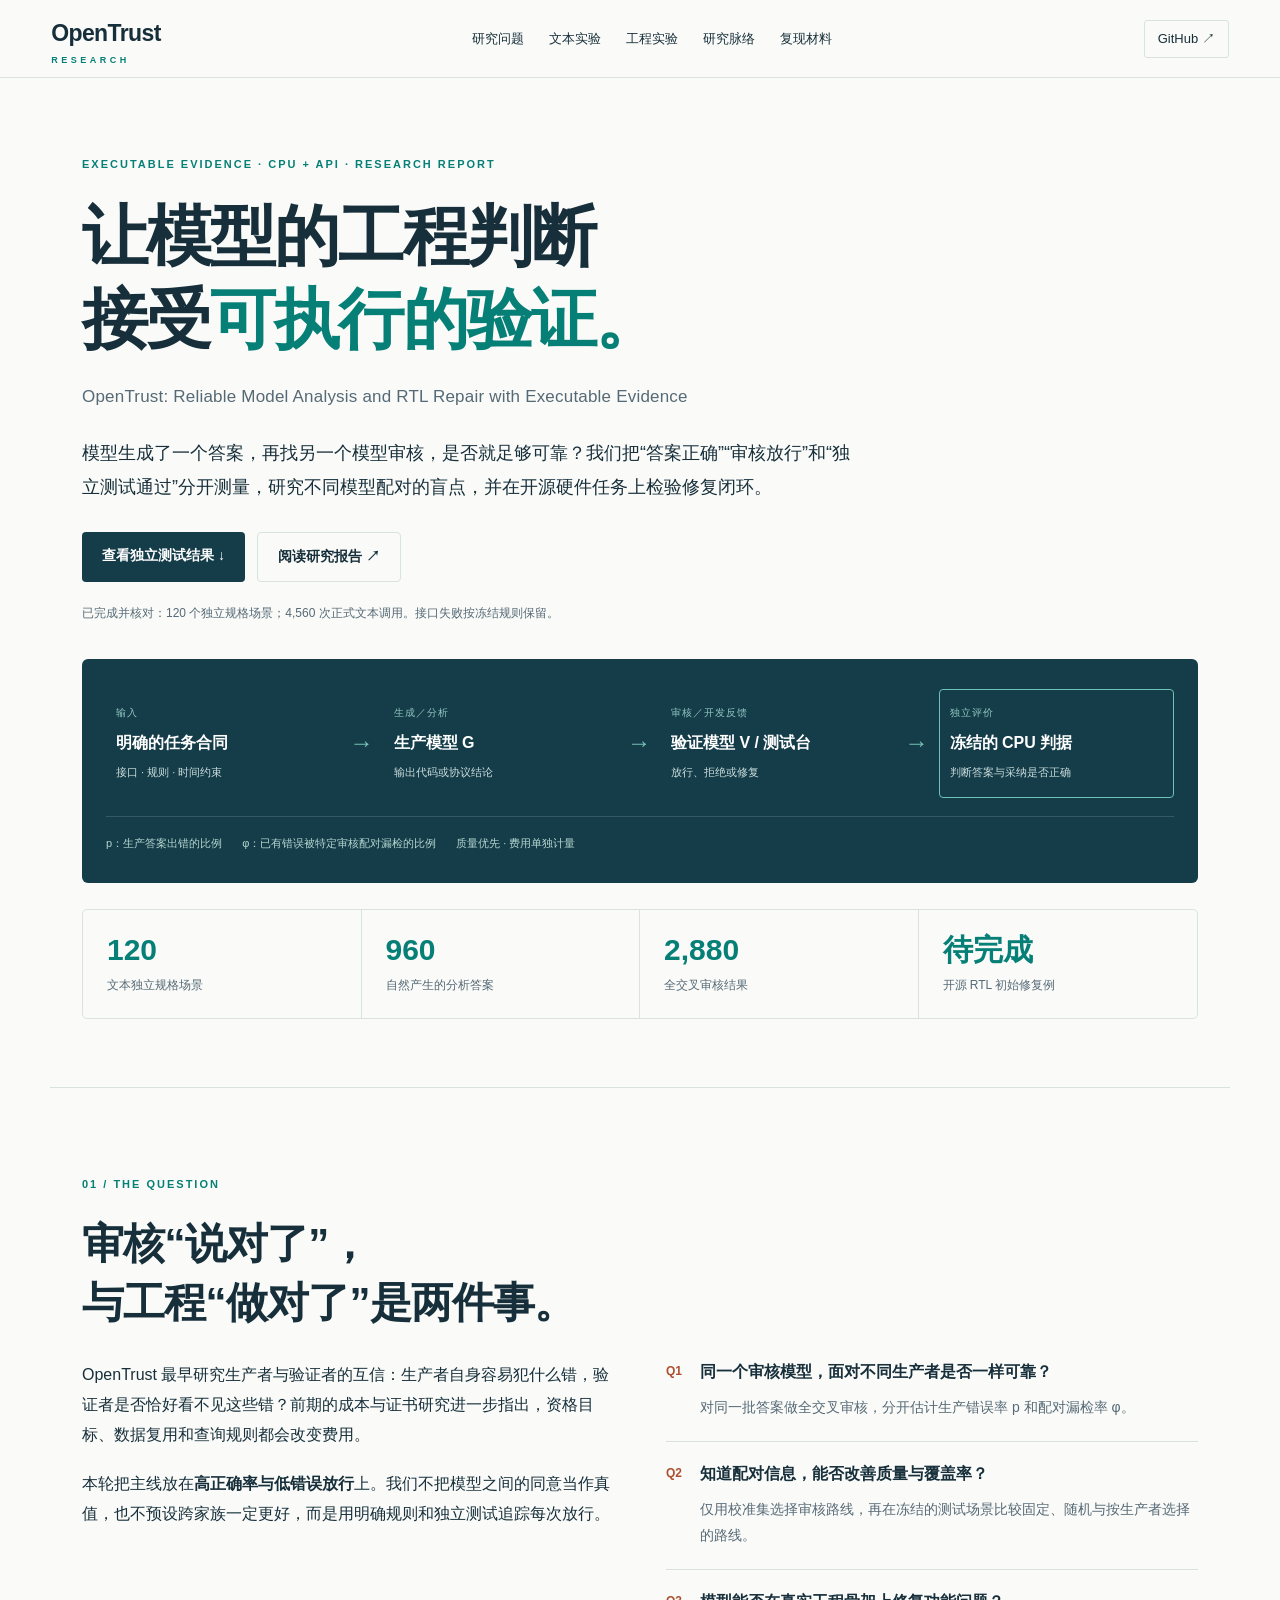
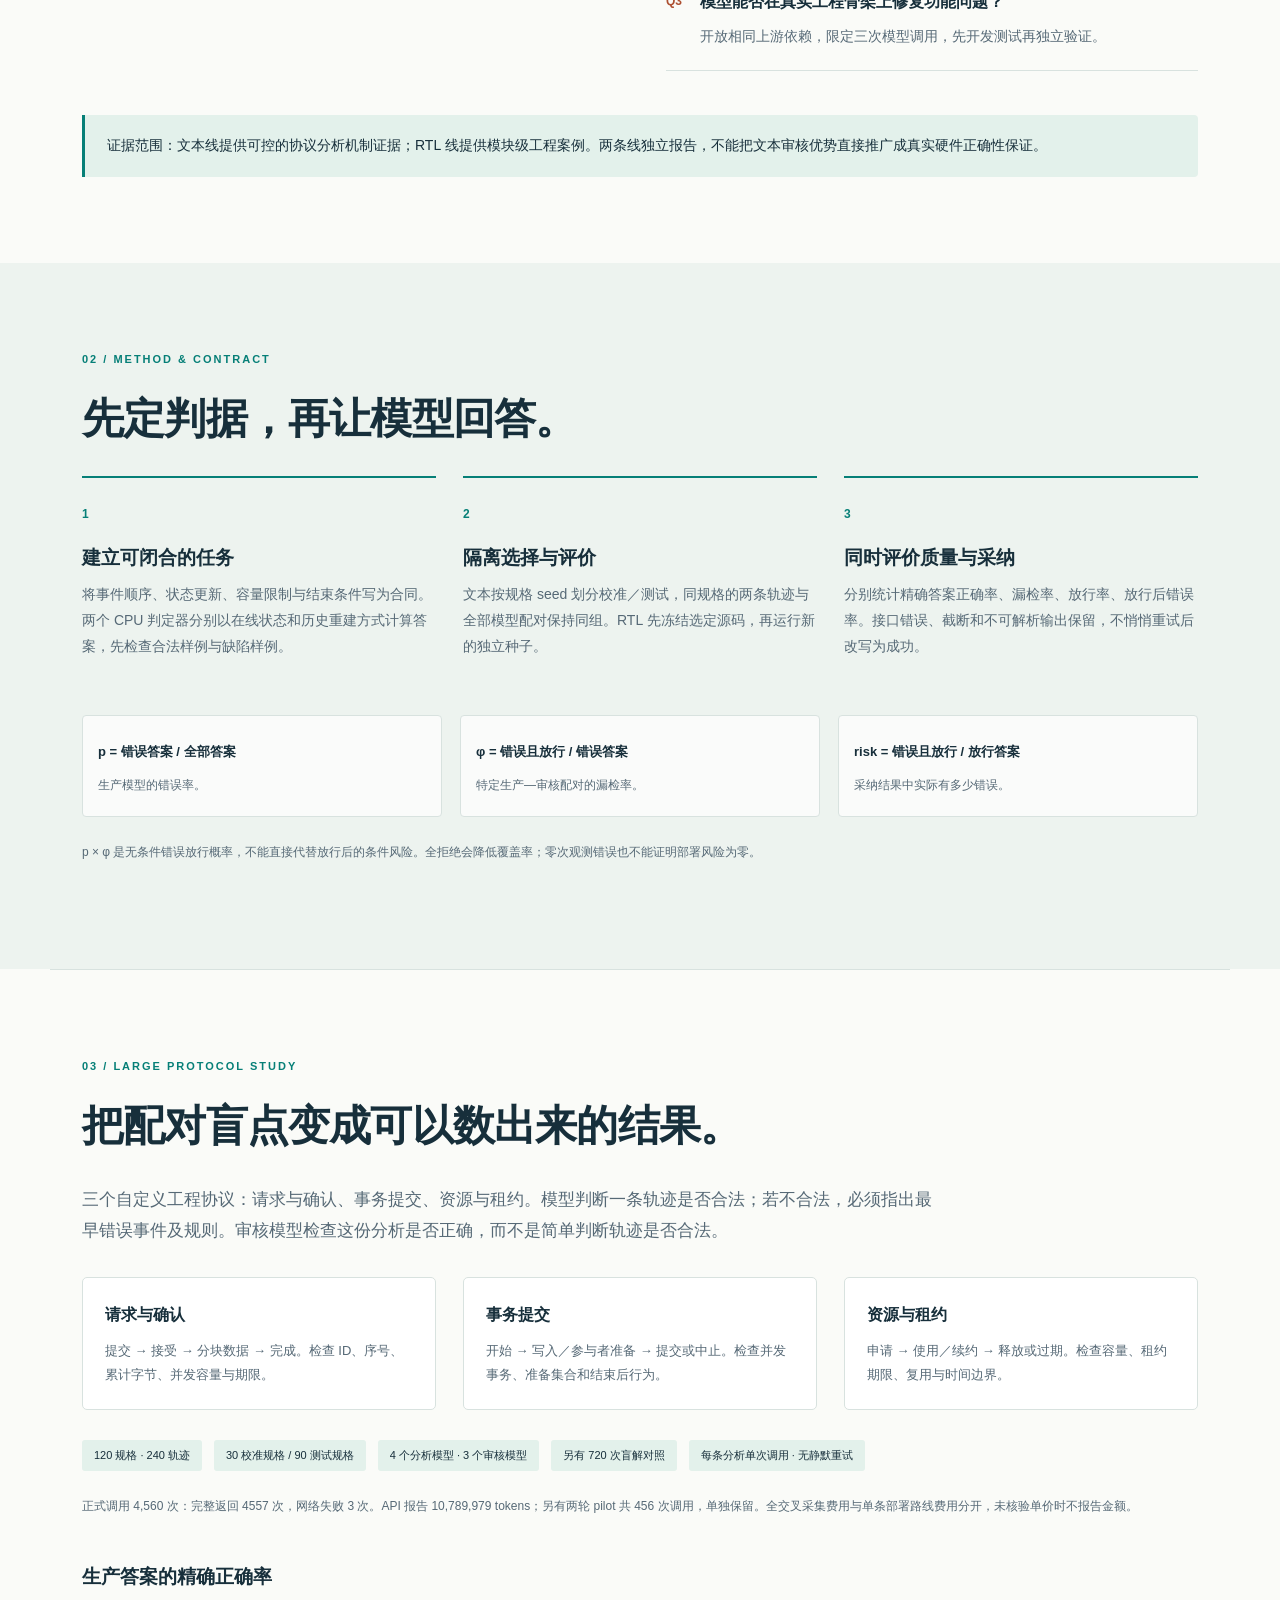
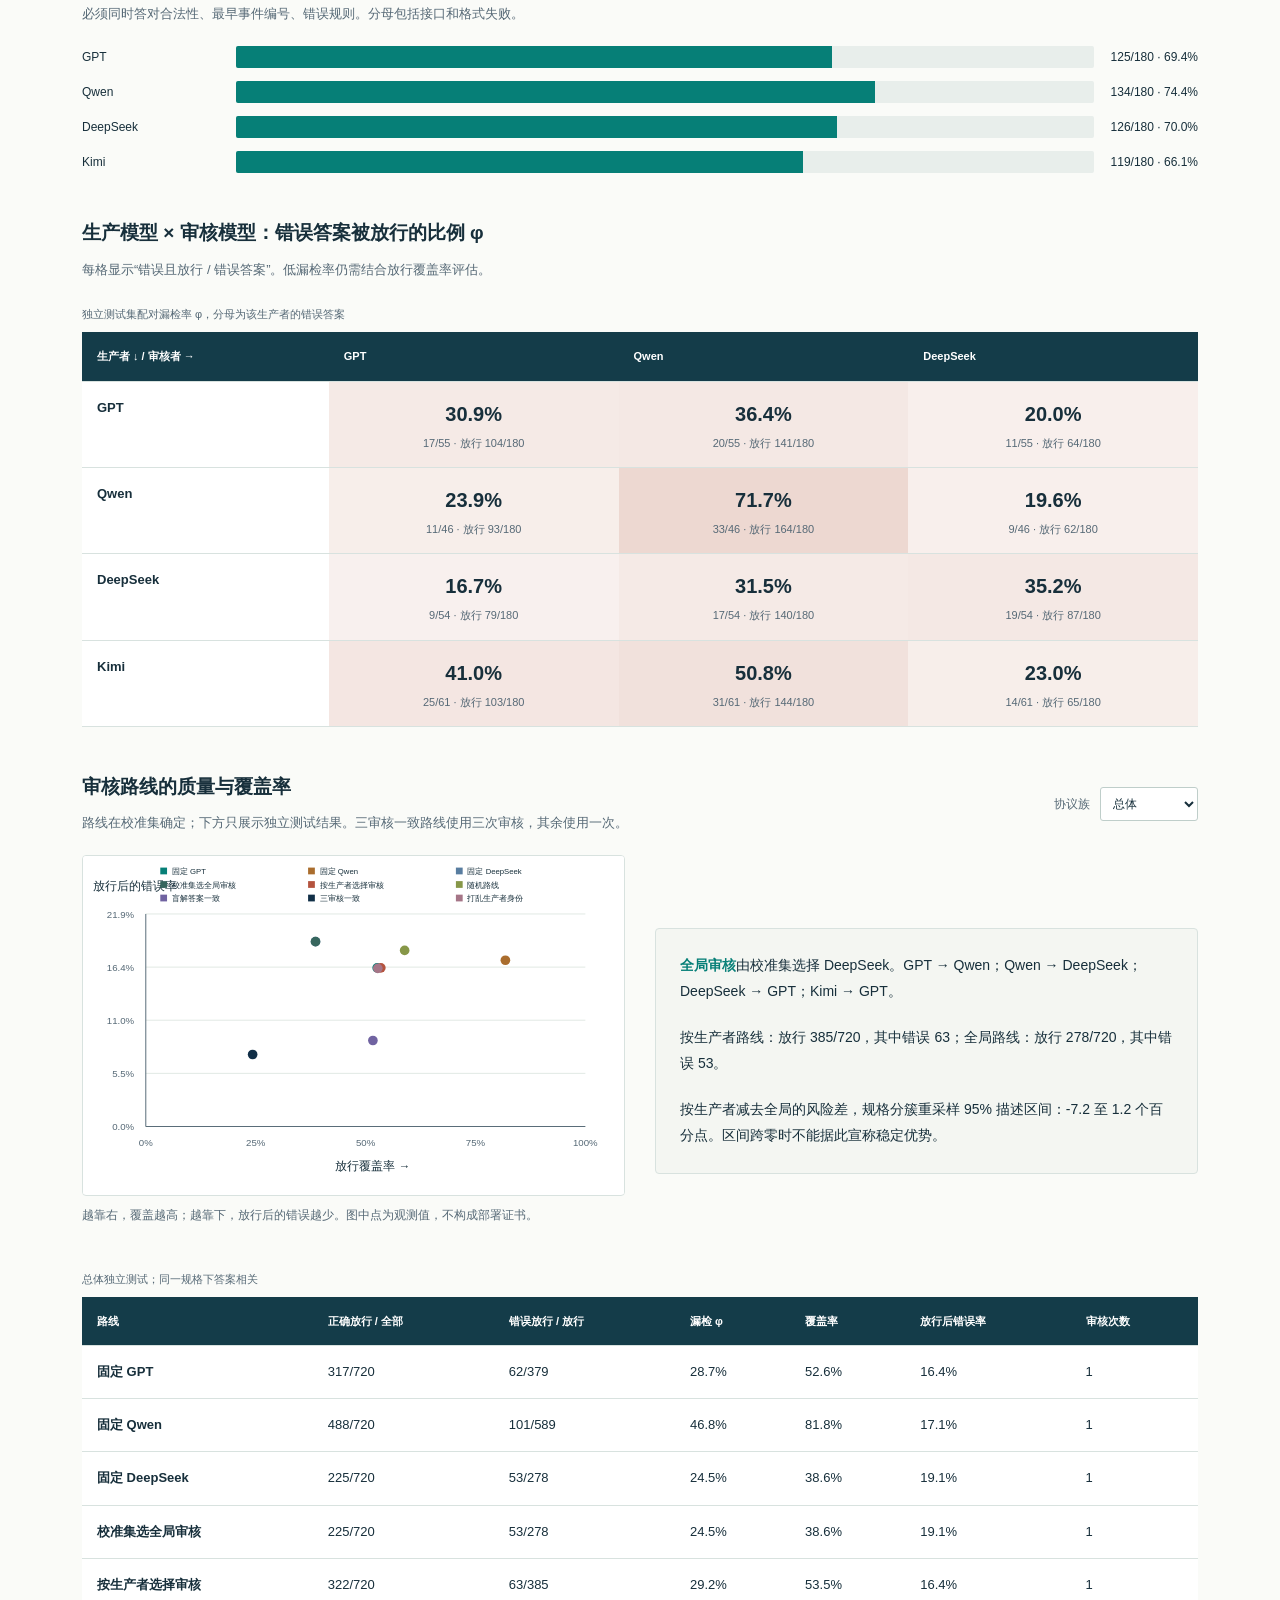
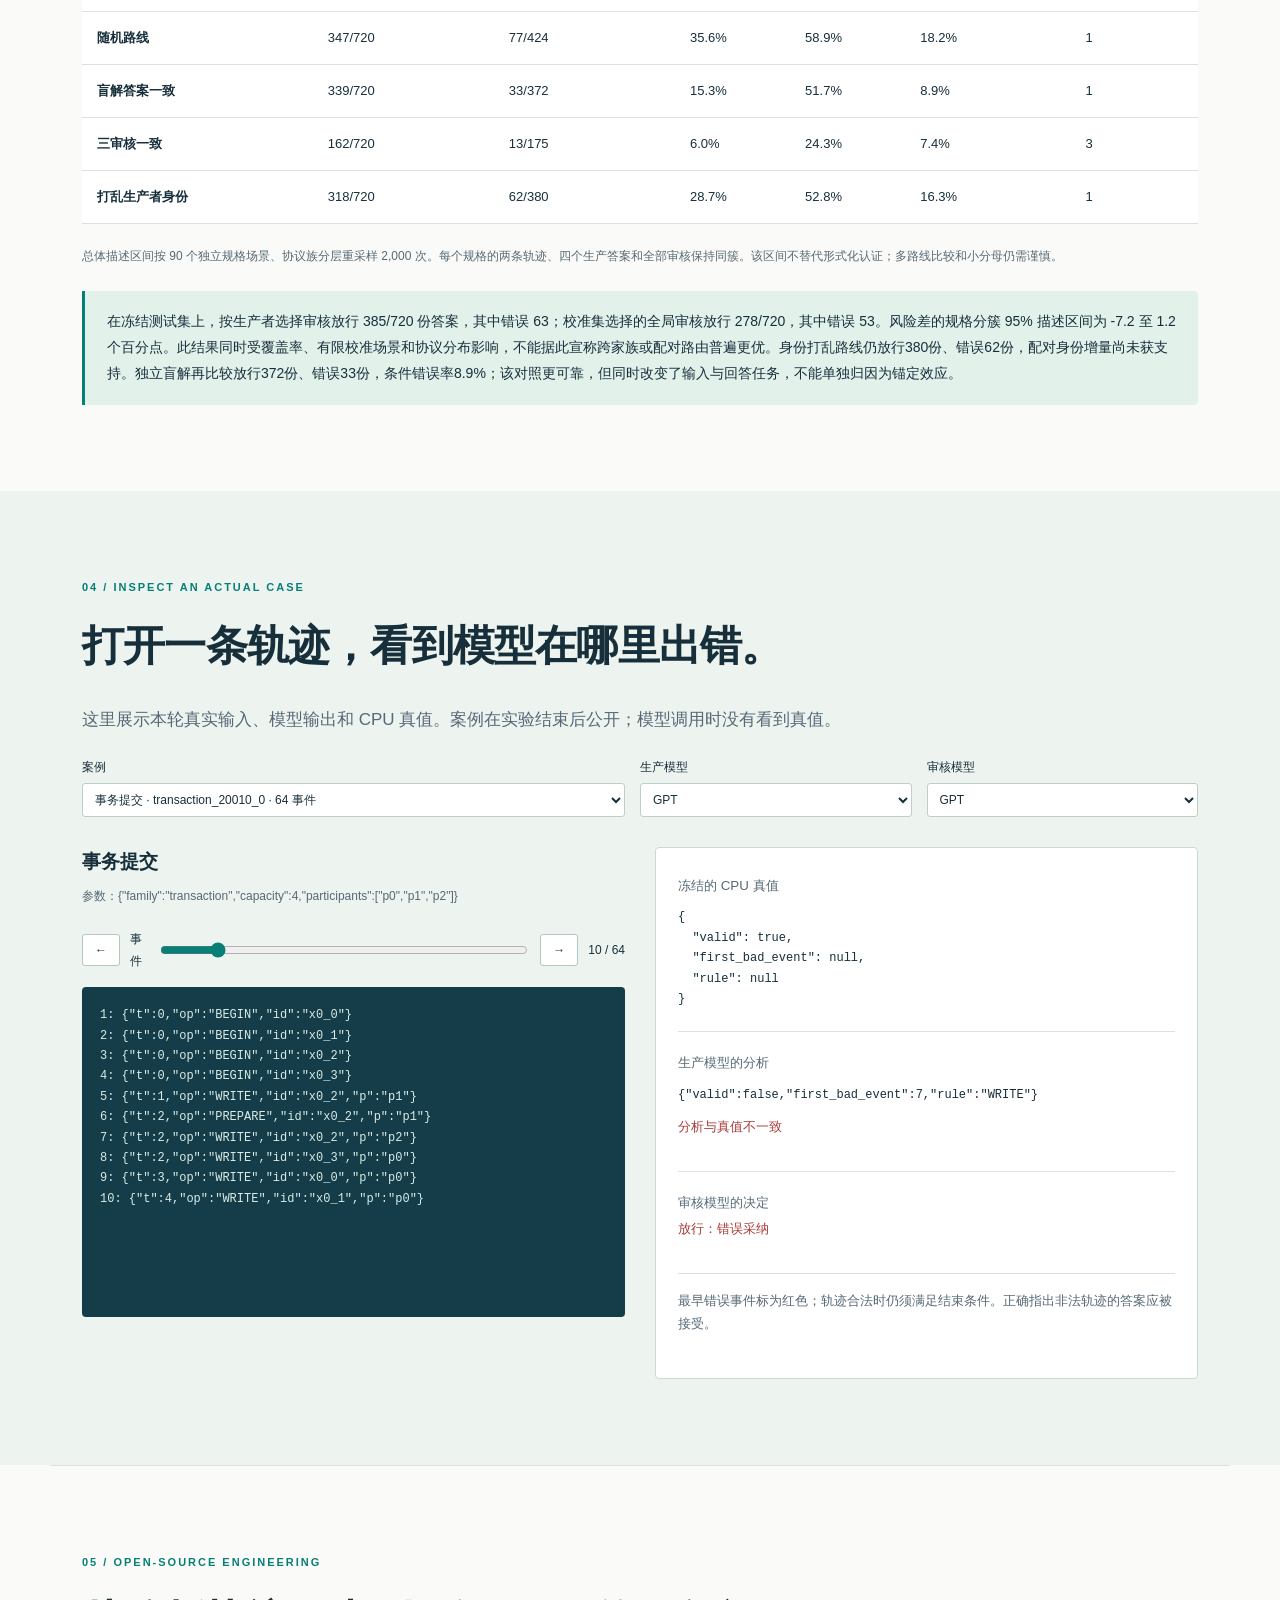
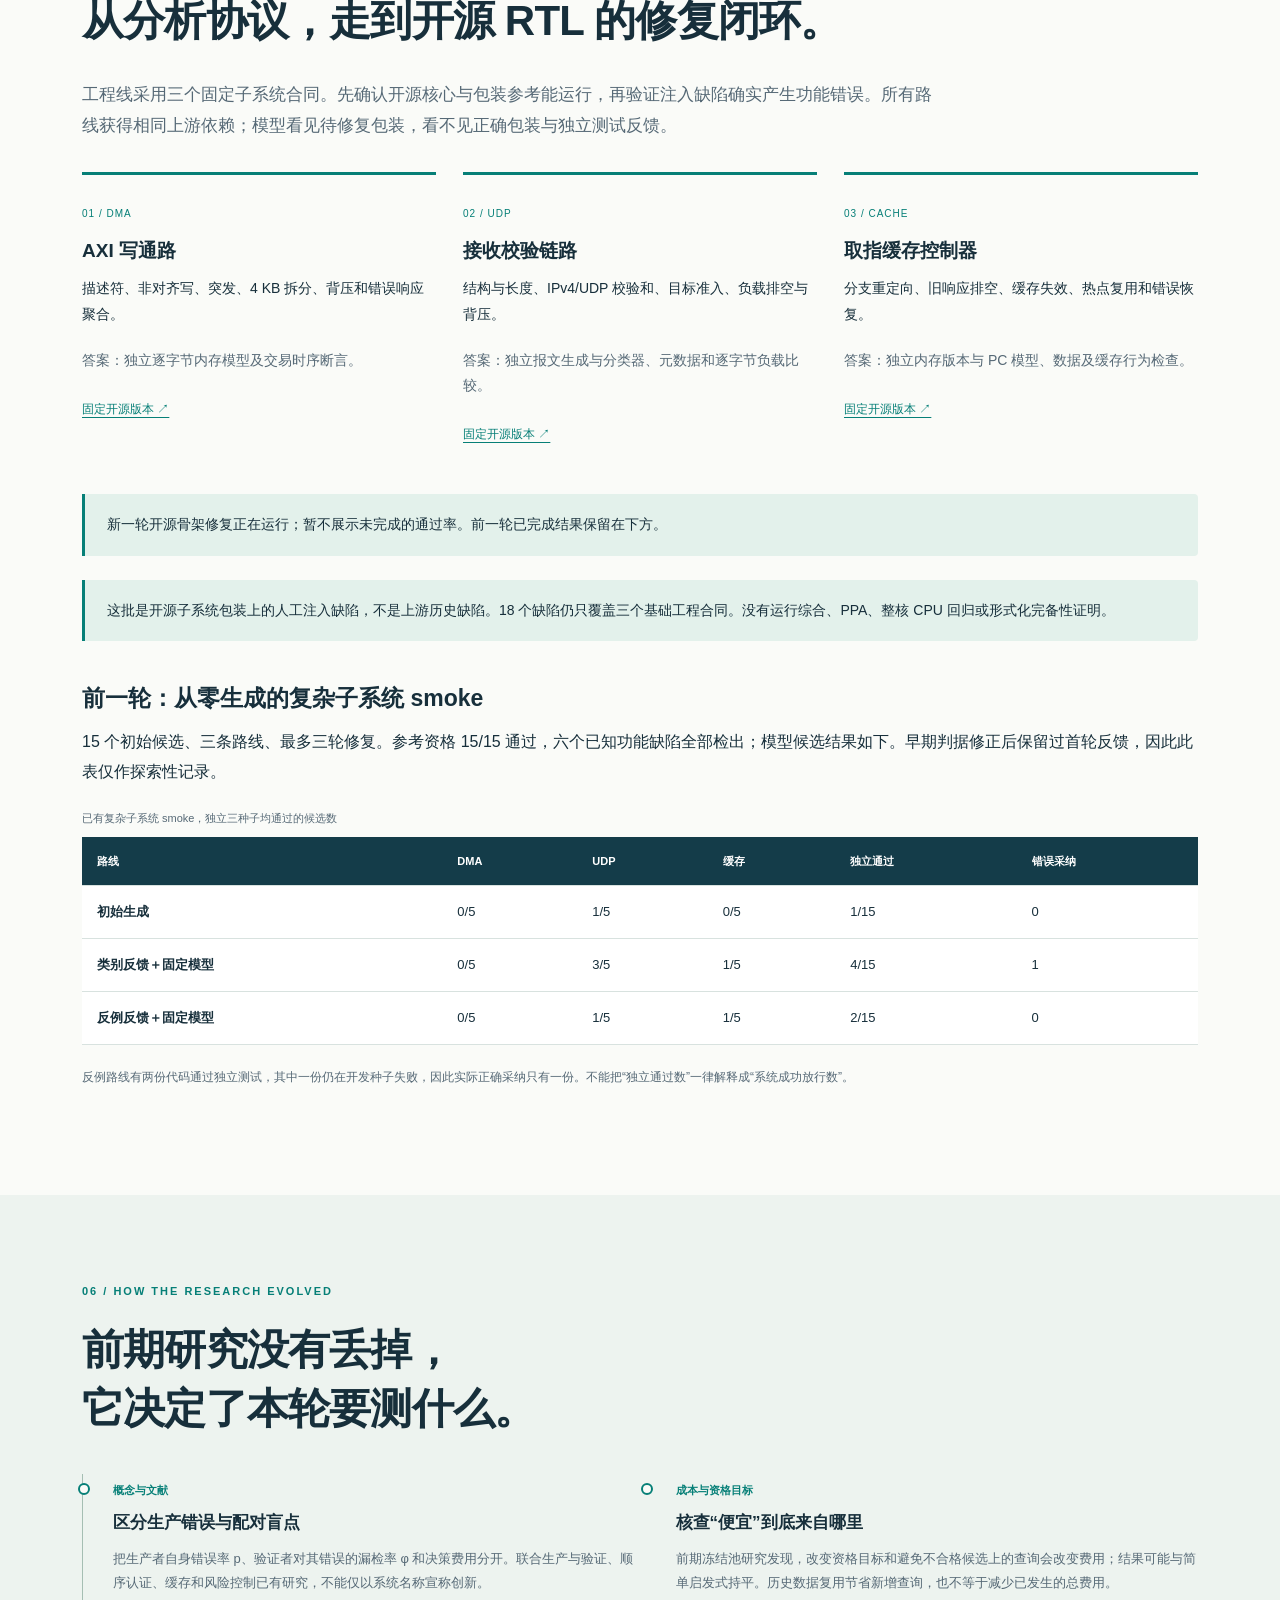
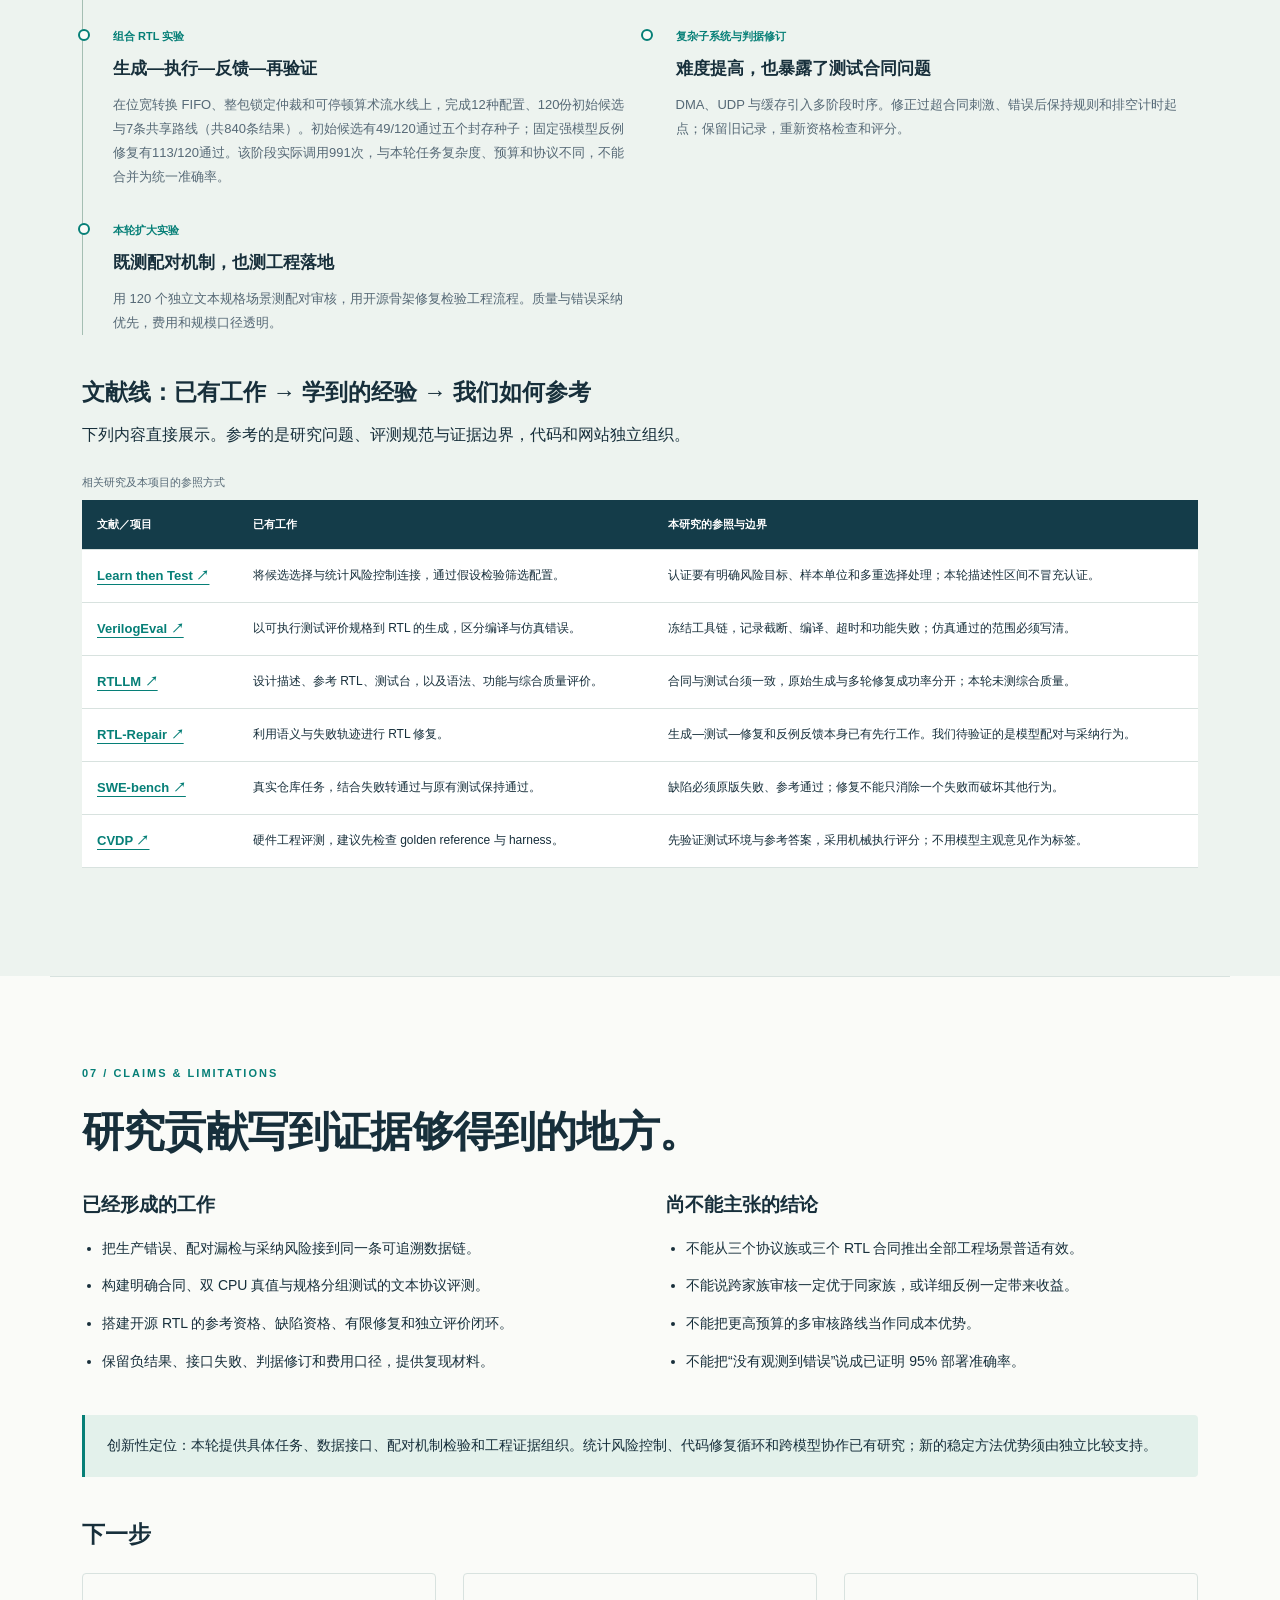
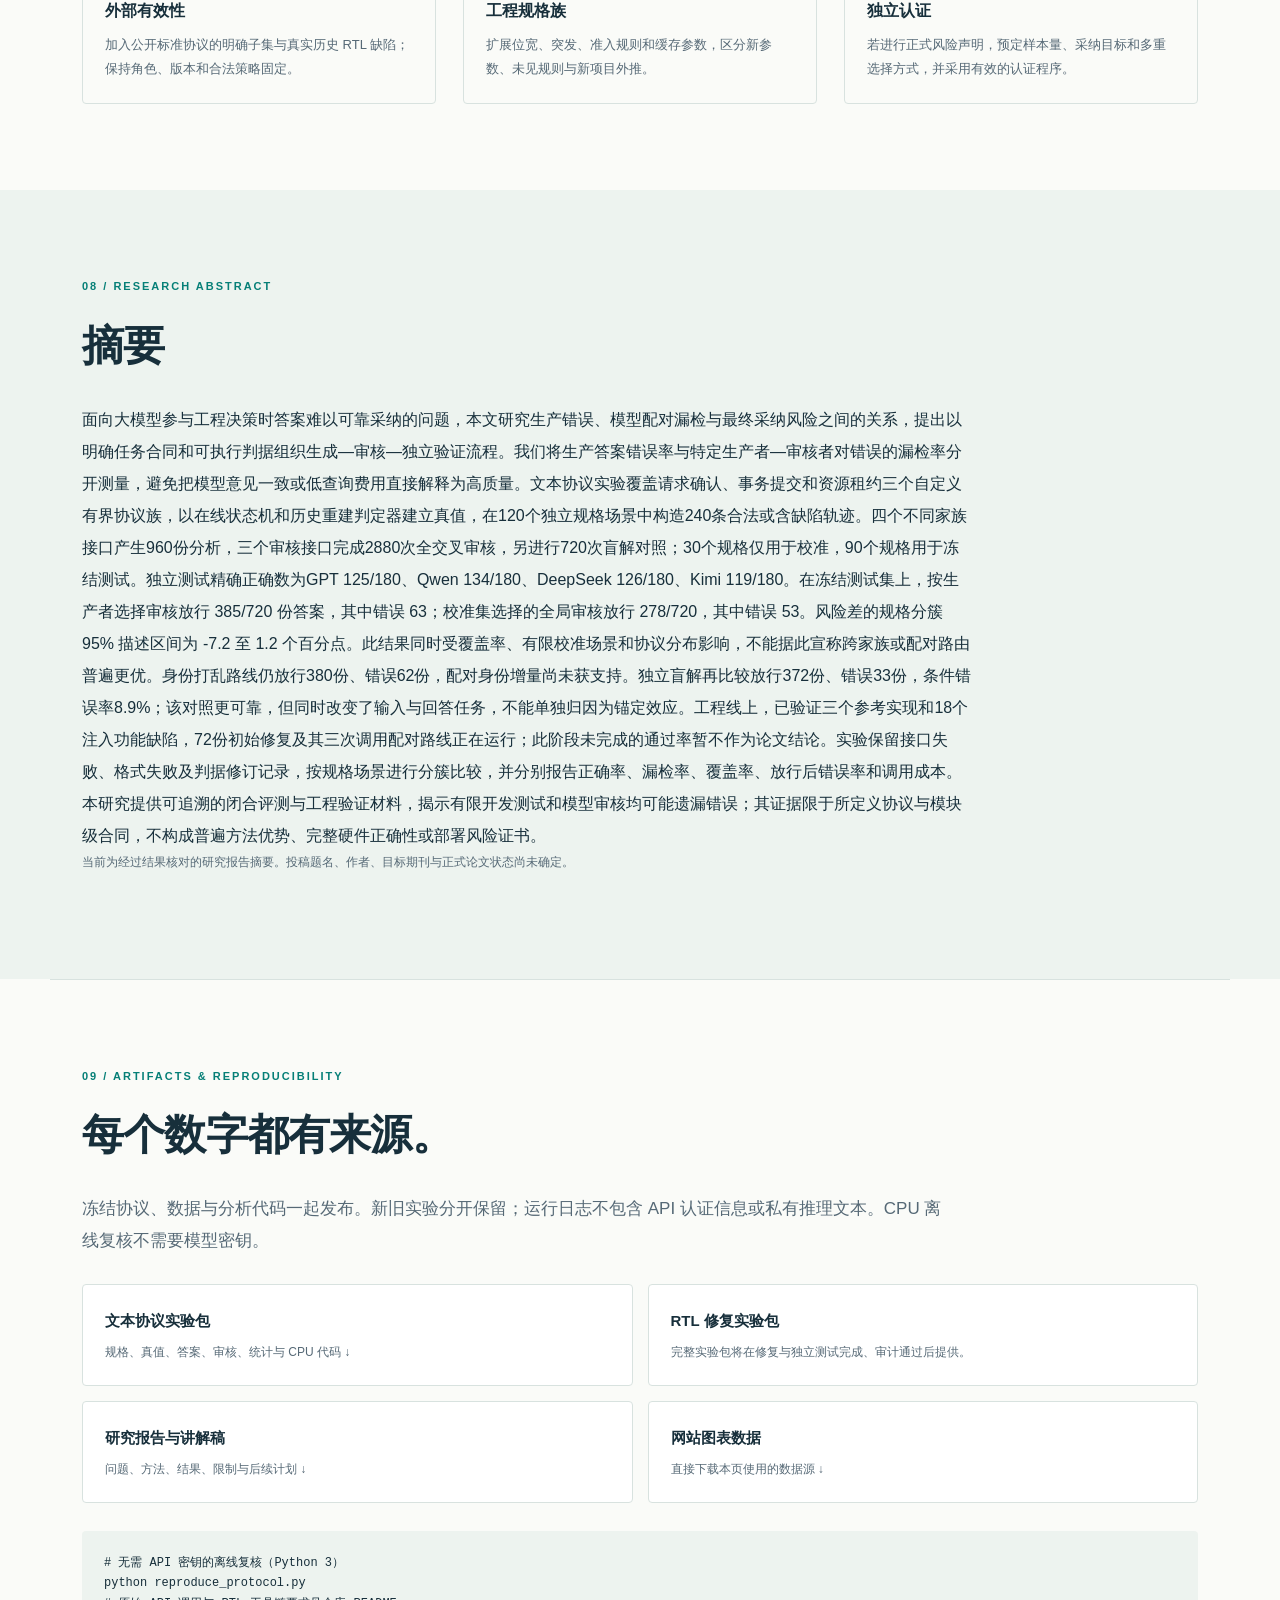
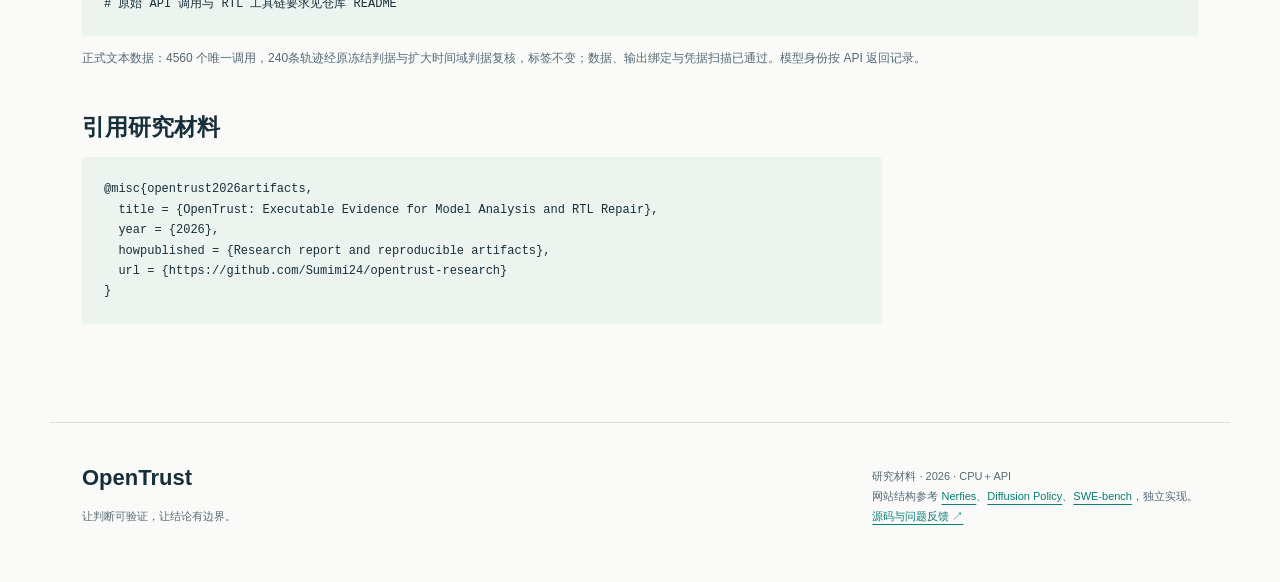
==== docs/index.html @ 2e6ad4f3 "Publish audited protocol study and research website; label ongoing RTL study" ====
<!doctype html>
<html lang="zh-CN">
<head><meta charset="utf-8"><meta name="viewport" content="width=device-width,initial-scale=1"><meta name="description" content="OpenTrust 研究：以可执行判据评价大模型分析、审核与开源 RTL 修复，展示独立测试、配对盲点和可复现证据。"><title>OpenTrust · 让模型的工程判断接受验证</title><link rel="stylesheet" href="styles.css"></head>
<body>
<a class="skip" href="#main">跳到正文</a>
<header><a class="brand" href="#">OpenTrust<span>RESEARCH</span></a><nav aria-label="主导航"><a href="#question">研究问题</a><a href="#results">文本实验</a><a href="#engineering">工程实验</a><a href="#prework">研究脉络</a><a href="#artifacts">复现材料</a></nav><a class="repo" href="https://github.com/Sumimi24/opentrust-research">GitHub ↗</a></header>
<main id="main">
<section class="hero wrap"><p class="eyebrow">EXECUTABLE EVIDENCE · CPU + API · RESEARCH REPORT</p><h1>让模型的工程判断<br>接受<span>可执行的验证。</span></h1><p class="hero-en">OpenTrust: Reliable Model Analysis and RTL Repair with Executable Evidence</p><p class="lead">模型生成了一个答案，再找另一个模型审核，是否就足够可靠？我们把“答案正确”“审核放行”和“独立测试通过”分开测量，研究不同模型配对的盲点，并在开源硬件任务上检验修复闭环。</p><div class="actions"><a class="button" href="#results">查看独立测试结果 ↓</a><a class="button light" href="assets/research-report.txt" download>阅读研究报告 ↗</a></div><p class="status" id="study-status">实验数据加载中。页面数字由已完成的审计结果生成。</p>
<div class="hero-diagram" role="img" aria-label="模型分析、模型审核与独立 CPU 判据分离的评测流程"><div class="flow-top"><div><small>输入</small><b>明确的任务合同</b><span>接口 · 规则 · 时间约束</span></div><i>→</i><div><small>生成／分析</small><b>生产模型 G</b><span>输出代码或协议结论</span></div><i>→</i><div><small>审核／开发反馈</small><b>验证模型 V / 测试台</b><span>放行、拒绝或修复</span></div><i>→</i><div class="flow-truth"><small>独立评价</small><b>冻结的 CPU 判据</b><span>判断答案与采纳是否正确</span></div></div><div class="flow-bottom"><span>p：生产答案出错的比例</span><span>φ：已有错误被特定审核配对漏检的比例</span><span>质量优先 · 费用单独计量</span></div></div>
<div class="stat-grid" id="headline-stats" aria-live="polite"></div></section>

<section id="question" class="wrap section"><div class="section-title"><p class="eyebrow">01 / THE QUESTION</p><h2>审核“说对了”，<br>与工程“做对了”是两件事。</h2></div><div class="two-col"><div><p>OpenTrust 最早研究生产者与验证者的互信：生产者自身容易犯什么错，验证者是否恰好看不见这些错？前期的成本与证书研究进一步指出，资格目标、数据复用和查询规则都会改变费用。</p><p>本轮把主线放在<strong>高正确率与低错误放行</strong>上。我们不把模型之间的同意当作真值，也不预设跨家族一定更好，而是用明确规则和独立测试追踪每次放行。</p></div><div class="question-list"><article><b>Q1</b><div><h3>同一个审核模型，面对不同生产者是否一样可靠？</h3><p>对同一批答案做全交叉审核，分开估计生产错误率 p 和配对漏检率 φ。</p></div></article><article><b>Q2</b><div><h3>知道配对信息，能否改善质量与覆盖率？</h3><p>仅用校准集选择审核路线，再在冻结的测试场景比较固定、随机与按生产者选择的路线。</p></div></article><article><b>Q3</b><div><h3>模型能否在真实工程骨架上修复功能问题？</h3><p>开放相同上游依赖，限定三次模型调用，先开发测试再独立验证。</p></div></article></div></div><div class="note">证据范围：文本线提供可控的协议分析机制证据；RTL 线提供模块级工程案例。两条线独立报告，不能把文本审核优势直接推广成真实硬件正确性保证。</div></section>

<section id="method" class="band"><div class="wrap section"><p class="eyebrow">02 / METHOD &amp; CONTRACT</p><h2>先定判据，再让模型回答。</h2><div class="method-grid"><article><span class="number">1</span><h3>建立可闭合的任务</h3><p>将事件顺序、状态更新、容量限制与结束条件写为合同。两个 CPU 判定器分别以在线状态和历史重建方式计算答案，先检查合法样例与缺陷样例。</p></article><article><span class="number">2</span><h3>隔离选择与评价</h3><p>文本按规格 seed 划分校准／测试，同规格的两条轨迹与全部模型配对保持同组。RTL 先冻结选定源码，再运行新的独立种子。</p></article><article><span class="number">3</span><h3>同时评价质量与采纳</h3><p>分别统计精确答案正确率、漏检率、放行率、放行后错误率。接口错误、截断和不可解析输出保留，不悄悄重试后改写为成功。</p></article></div><div class="formula-row"><div><code>p = 错误答案 / 全部答案</code><p>生产模型的错误率。</p></div><div><code>φ = 错误且放行 / 错误答案</code><p>特定生产—审核配对的漏检率。</p></div><div><code>risk = 错误且放行 / 放行答案</code><p>采纳结果中实际有多少错误。</p></div></div><p class="small">p × φ 是无条件错误放行概率，不能直接代替放行后的条件风险。全拒绝会降低覆盖率；零次观测错误也不能证明部署风险为零。</p></div></section>

<section id="results" class="wrap section"><p class="eyebrow">03 / LARGE PROTOCOL STUDY</p><h2>把配对盲点变成可以数出来的结果。</h2><p class="intro">三个自定义工程协议：请求与确认、事务提交、资源与租约。模型判断一条轨迹是否合法；若不合法，必须指出最早错误事件及规则。审核模型检查这份分析是否正确，而不是简单判断轨迹是否合法。</p><div class="protocol-cards"><article><b>请求与确认</b><p>提交 → 接受 → 分块数据 → 完成。检查 ID、序号、累计字节、并发容量与期限。</p></article><article><b>事务提交</b><p>开始 → 写入／参与者准备 → 提交或中止。检查并发事务、准备集合和结束后行为。</p></article><article><b>资源与租约</b><p>申请 → 使用／续约 → 释放或过期。检查容量、租约期限、复用与时间边界。</p></article></div><div class="experiment-meta" id="protocol-meta"></div>
<div id="calls-meta" class="small"></div><div class="result-head"><div><h3>生产答案的精确正确率</h3><p>必须同时答对合法性、最早事件编号、错误规则。分母包括接口和格式失败。</p></div></div><div id="producer-bars" class="bar-chart" aria-label="各生产模型精确正确率"></div>
<div class="result-head"><div><h3>生产模型 × 审核模型：错误答案被放行的比例 φ</h3><p>每格显示“错误且放行 / 错误答案”。低漏检率仍需结合放行覆盖率评估。</p></div></div><div class="table-scroll"><table id="pair-matrix"><caption>独立测试集配对漏检率</caption></table></div>
<div class="result-head"><div><h3>审核路线的质量与覆盖率</h3><p>路线在校准集确定；下方只展示独立测试结果。三审核一致路线使用三次审核，其余使用一次。</p></div><label class="filter">协议族<select id="family-filter"><option value="all">总体</option><option value="request">请求与确认</option><option value="transaction">事务提交</option><option value="lease">资源与租约</option></select></label></div><div class="two-col chart-grid"><div><svg id="risk-chart" viewBox="0 0 560 350" role="img" aria-label="放行覆盖率与放行后错误率散点图"></svg><p class="small">越靠右，覆盖越高；越靠下，放行后的错误越少。图中点为观测值，不构成部署证书。</p></div><div id="route-reading" class="reading"></div></div><div class="table-scroll"><table id="route-table"><caption>冻结测试集审核路线比较</caption></table></div><p class="small">总体描述区间按 90 个独立规格场景、协议族分层重采样 2,000 次。每个规格的两条轨迹、四个生产答案和全部审核保持同簇。该区间不替代形式化认证；多路线比较和小分母仍需谨慎。</p><div id="protocol-conclusion" class="note"></div></section>

<section id="demo" class="band"><div class="wrap section"><p class="eyebrow">04 / INSPECT AN ACTUAL CASE</p><h2>打开一条轨迹，看到模型在哪里出错。</h2><p class="intro">这里展示本轮真实输入、模型输出和 CPU 真值。案例在实验结束后公开；模型调用时没有看到真值。</p><div class="demo-controls"><label>案例<select id="case-picker"></select></label><label>生产模型<select id="producer-picker"></select></label><label>审核模型<select id="reviewer-picker"></select></label></div><div class="two-col demo-grid"><div><h3 id="case-title"></h3><p id="case-spec" class="small"></p><div class="trace-nav"><button id="previous-event" aria-label="前一条事件">←</button><label>事件 <input type="range" id="event-slider" min="1" max="1" value="1"></label><button id="next-event" aria-label="后一条事件">→</button><output id="event-count"></output></div><pre id="trace-events" tabindex="0"></pre></div><div class="case-answer"><div><small>冻结的 CPU 真值</small><pre id="case-truth"></pre></div><div><small>生产模型的分析</small><pre id="case-proposal"></pre><p id="case-accuracy"></p></div><div><small>审核模型的决定</small><p id="case-review"></p></div><p class="small">最早错误事件标为红色；轨迹合法时仍须满足结束条件。正确指出非法轨迹的答案应被接受。</p></div></div></div></section>

<section id="engineering" class="wrap section"><p class="eyebrow">05 / OPEN-SOURCE ENGINEERING</p><h2>从分析协议，走到开源 RTL 的修复闭环。</h2><p class="intro">工程线采用三个固定子系统合同。先确认开源核心与包装参考能运行，再验证注入缺陷确实产生功能错误。所有路线获得相同上游依赖；模型看见待修复包装，看不见正确包装与独立测试反馈。</p><div class="engineering-grid"><article><span>01 / DMA</span><h3>AXI 写通路</h3><p>描述符、非对齐写、突发、4 KB 拆分、背压和错误响应聚合。</p><p class="small">答案：独立逐字节内存模型及交易时序断言。</p><a href="https://github.com/alexforencich/verilog-axi/tree/516bd5dadc3365b7f9e225d2af8fe0b8d804fe53">固定开源版本 ↗</a></article><article><span>02 / UDP</span><h3>接收校验链路</h3><p>结构与长度、IPv4/UDP 校验和、目标准入、负载排空与背压。</p><p class="small">答案：独立报文生成与分类器、元数据和逐字节负载比较。</p><a href="https://github.com/alexforencich/verilog-ethernet/tree/77320a9471d19c7dd383914bc049e02d9f4f1ffb">固定开源版本 ↗</a></article><article><span>03 / CACHE</span><h3>取指缓存控制器</h3><p>分支重定向、旧响应排空、缓存失效、热点复用和错误恢复。</p><p class="small">答案：独立内存版本与 PC 模型、数据及缓存行为检查。</p><a href="https://github.com/lowRISC/ibex/tree/af456e25575013668ab56725268126f6b0feca35">固定开源版本 ↗</a></article></div><div id="rtl-new-results"></div><div class="note">这批是开源子系统包装上的人工注入缺陷，不是上游历史缺陷。18 个缺陷仍只覆盖三个基础工程合同。没有运行综合、PPA、整核 CPU 回归或形式化完备性证明。</div><h3 class="subheading">前一轮：从零生成的复杂子系统 smoke</h3><p>15 个初始候选、三条路线、最多三轮修复。参考资格 15/15 通过，六个已知功能缺陷全部检出；模型候选结果如下。早期判据修正后保留过首轮反馈，因此此表仅作探索性记录。</p><div class="table-scroll"><table><caption>已有复杂子系统 smoke，独立三种子均通过的候选数</caption><thead><tr><th>路线</th><th>DMA</th><th>UDP</th><th>缓存</th><th>独立通过</th><th>错误采纳</th></tr></thead><tbody><tr><th>初始生成</th><td>0/5</td><td>1/5</td><td>0/5</td><td>1/15</td><td>0</td></tr><tr><th>类别反馈＋固定模型</th><td>0/5</td><td>3/5</td><td>1/5</td><td>4/15</td><td>1</td></tr><tr><th>反例反馈＋固定模型</th><td>0/5</td><td>1/5</td><td>1/5</td><td>2/15</td><td>0</td></tr></tbody></table></div><p class="small">反例路线有两份代码通过独立测试，其中一份仍在开发种子失败，因此实际正确采纳只有一份。不能把“独立通过数”一律解释成“系统成功放行数”。</p></section>

<section id="prework" class="band"><div class="wrap section"><p class="eyebrow">06 / HOW THE RESEARCH EVOLVED</p><h2>前期研究没有丢掉，<br>它决定了本轮要测什么。</h2><div class="timeline"><article><span>概念与文献</span><h3>区分生产错误与配对盲点</h3><p>把生产者自身错误率 p、验证者对其错误的漏检率 φ 和决策费用分开。联合生产与验证、顺序认证、缓存和风险控制已有研究，不能仅以系统名称宣称创新。</p></article><article><span>成本与资格目标</span><h3>核查“便宜”到底来自哪里</h3><p>前期冻结池研究发现，改变资格目标和避免不合格候选上的查询会改变费用；结果可能与简单启发式持平。历史数据复用节省新增查询，也不等于减少已发生的总费用。</p></article><article><span>组合 RTL 实验</span><h3>生成—执行—反馈—再验证</h3><p id="composition-history">在位宽转换 FIFO、整包锁定仲裁和可停顿算术流水线上完成过独立测试与预算对照。它们与本轮复杂子系统分别报告。</p></article><article><span>复杂子系统与判据修订</span><h3>难度提高，也暴露了测试合同问题</h3><p>DMA、UDP 与缓存引入多阶段时序。修正过超合同刺激、错误后保持规则和排空计时起点；保留旧记录，重新资格检查和评分。</p></article><article><span>本轮扩大实验</span><h3>既测配对机制，也测工程落地</h3><p>用 120 个独立文本规格场景测配对审核，用开源骨架修复检验工程流程。质量与错误采纳优先，费用和规模口径透明。</p></article></div><h3 class="subheading">文献线：已有工作 → 学到的经验 → 我们如何参考</h3><p>下列内容直接展示。参考的是研究问题、评测规范与证据边界，代码和网站独立组织。</p><div class="table-scroll"><table class="literature"><caption>相关研究及本项目的参照方式</caption><thead><tr><th>文献／项目</th><th>已有工作</th><th>本研究的参照与边界</th></tr></thead><tbody>
<tr><th><a href="https://arxiv.org/abs/2110.01052">Learn then Test ↗</a></th><td>将候选选择与统计风险控制连接，通过假设检验筛选配置。</td><td>认证要有明确风险目标、样本单位和多重选择处理；本轮描述性区间不冒充认证。</td></tr>
<tr><th><a href="https://github.com/NVlabs/verilog-eval">VerilogEval ↗</a></th><td>以可执行测试评价规格到 RTL 的生成，区分编译与仿真错误。</td><td>冻结工具链，记录截断、编译、超时和功能失败；仿真通过的范围必须写清。</td></tr>
<tr><th><a href="https://github.com/hkust-zhiyao/RTLLM">RTLLM ↗</a></th><td>设计描述、参考 RTL、测试台，以及语法、功能与综合质量评价。</td><td>合同与测试台须一致，原始生成与多轮修复成功率分开；本轮未测综合质量。</td></tr>
<tr><th><a href="https://github.com/ekiwi/rtl-repair">RTL-Repair ↗</a></th><td>利用语义与失败轨迹进行 RTL 修复。</td><td>生成—测试—修复和反例反馈本身已有先行工作。我们待验证的是模型配对与采纳行为。</td></tr>
<tr><th><a href="https://www.swebench.com/original.html">SWE-bench ↗</a></th><td>真实仓库任务，结合失败转通过与原有测试保持通过。</td><td>缺陷必须原版失败、参考通过；修复不能只消除一个失败而破坏其他行为。</td></tr>
<tr><th><a href="https://github.com/NVlabs/cvdp_benchmark">CVDP ↗</a></th><td>硬件工程评测，建议先检查 golden reference 与 harness。</td><td>先验证测试环境与参考答案，采用机械执行评分；不用模型主观意见作为标签。</td></tr>
</tbody></table></div></div></section>

<section id="claims" class="wrap section"><p class="eyebrow">07 / CLAIMS &amp; LIMITATIONS</p><h2>研究贡献写到证据够得到的地方。</h2><div class="two-col"><div><h3>已经形成的工作</h3><ul><li>把生产错误、配对漏检与采纳风险接到同一条可追溯数据链。</li><li>构建明确合同、双 CPU 真值与规格分组测试的文本协议评测。</li><li>搭建开源 RTL 的参考资格、缺陷资格、有限修复和独立评价闭环。</li><li>保留负结果、接口失败、判据修订和费用口径，提供复现材料。</li></ul></div><div><h3>尚不能主张的结论</h3><ul><li>不能从三个协议族或三个 RTL 合同推出全部工程场景普适有效。</li><li>不能说跨家族审核一定优于同家族，或详细反例一定带来收益。</li><li>不能把更高预算的多审核路线当作同成本优势。</li><li>不能把“没有观测到错误”说成已证明 95% 部署准确率。</li></ul></div></div><div class="note">创新性定位：本轮提供具体任务、数据接口、配对机制检验和工程证据组织。统计风险控制、代码修复循环和跨模型协作已有研究；新的稳定方法优势须由独立比较支持。</div><h3 class="subheading">下一步</h3><div class="next-grid"><article><b>外部有效性</b><p>加入公开标准协议的明确子集与真实历史 RTL 缺陷；保持角色、版本和合法策略固定。</p></article><article><b>工程规格族</b><p>扩展位宽、突发、准入规则和缓存参数，区分新参数、未见规则与新项目外推。</p></article><article><b>独立认证</b><p>若进行正式风险声明，预定样本量、采纳目标和多重选择方式，并采用有效的认证程序。</p></article></div></section>

<section id="abstract" class="band"><div class="wrap section"><p class="eyebrow">08 / RESEARCH ABSTRACT</p><h2>摘要</h2><div id="abstract-text" class="abstract"></div><p class="small">当前为经过结果核对的研究报告摘要。投稿题名、作者、目标期刊与正式论文状态尚未确定。</p></div></section>

<section id="artifacts" class="wrap section"><p class="eyebrow">09 / ARTIFACTS &amp; REPRODUCIBILITY</p><h2>每个数字都有来源。</h2><p class="intro">冻结协议、数据与分析代码一起发布。新旧实验分开保留；运行日志不包含 API 认证信息或私有推理文本。CPU 离线复核不需要模型密钥。</p><div class="downloads"><a href="assets/protocol-study.zip" download><b>文本协议实验包</b><span>规格、真值、答案、审核、统计与 CPU 代码 ↓</span></a><a data-pending-href="assets/rtl-repair-study.zip" download><b>RTL 修复实验包</b><span>合同、缺陷、模型候选、评分与审计 ↓</span></a><a href="assets/research-report.txt" download><b>研究报告与讲解稿</b><span>问题、方法、结果、限制与后续计划 ↓</span></a><a href="assets/data.json" download><b>网站图表数据</b><span>直接下载本页使用的数据源 ↓</span></a></div><pre class="reproduce"># 无需 API 密钥的离线复核（Python 3）
python reproduce_protocol.py
# 原始 API 调用与 RTL 工具链要求见仓库 README</pre><p id="artifact-audit" class="small"></p><h3 class="subheading">引用研究材料</h3><pre class="citation">@misc{opentrust2026artifacts,
  title = {OpenTrust: Executable Evidence for Model Analysis and RTL Repair},
  year = {2026},
  howpublished = {Research report and reproducible artifacts},
  url = {https://github.com/Sumimi24/opentrust-research}
}</pre></section>
</main><footer class="wrap"><div><b>OpenTrust</b><p>让判断可验证，让结论有边界。</p></div><p>研究材料 · 2026 · CPU＋API<br>网站结构参考 <a href="https://nerfies.github.io/">Nerfies</a>、<a href="https://diffusion-policy.cs.columbia.edu/">Diffusion Policy</a>、<a href="https://www.swebench.com/">SWE-bench</a>，独立实现。<br><a href="https://github.com/Sumimi24/opentrust-research">源码与问题反馈 ↗</a></p></footer><script src="app.js"></script>
</body></html>
---- docs/styles.css ----
:root{--ink:#172f3b;--muted:#566976;--paper:#fafbf8;--line:#d8e2df;--teal:#067f77;--mint:#e3f1eb;--rust:#ad4f31;--navy:#143c49;--red:#aa3c39}*{box-sizing:border-box}html{scroll-behavior:smooth;scroll-padding-top:90px}body{margin:0;background:var(--paper);color:var(--ink);font-family:"Segoe UI","Microsoft YaHei",sans-serif;font-size:16px;line-height:1.85}a{color:var(--teal);text-underline-offset:4px}button,input,select{font:inherit}button,select{cursor:pointer}header{min-height:76px;display:flex;align-items:center;justify-content:space-between;gap:24px;padding:12px max(4vw,20px);background:rgba(250,251,248,.96);border-bottom:1px solid var(--line);position:sticky;top:0;z-index:10;backdrop-filter:blur(12px)}header a{text-decoration:none;color:var(--ink)}.brand{font-size:23px;font-weight:750;letter-spacing:-.6px;white-space:nowrap}.brand span{display:block;font-size:9px;font-weight:600;letter-spacing:3.5px;line-height:1.2;color:var(--teal)}nav{display:flex;gap:25px;font-size:13px}nav a:hover{color:var(--teal)}.repo{font-size:13px;border:1px solid var(--line);padding:6px 13px;border-radius:3px}.wrap{max-width:1180px;margin:auto;padding-left:32px;padding-right:32px}.section{padding-top:86px;padding-bottom:86px;border-top:1px solid var(--line)}.hero{padding-top:76px;padding-bottom:68px}.eyebrow{font-size:11px;color:var(--teal);font-weight:700;letter-spacing:2px;margin:0 0 20px}h1,h2,h3,p{margin-top:0}h1{font-size:clamp(36px,5.3vw,66px);font-weight:740;letter-spacing:-1.9px;line-height:1.26;margin-bottom:20px}h1 span{color:var(--teal)}h2{font-size:clamp(28px,3.4vw,42px);font-weight:700;letter-spacing:-.8px;line-height:1.4;margin-bottom:28px}h3{font-size:19px;line-height:1.55;margin-bottom:10px}p{margin-bottom:20px}.hero-en{font-size:17px;color:var(--muted);letter-spacing:.2px}.lead{max-width:780px;font-size:18px;margin-top:25px}.intro{max-width:860px;color:var(--muted);font-size:17px}.actions{display:flex;gap:12px;flex-wrap:wrap;margin:28px 0 20px}.button{border-radius:4px;background:var(--navy);color:white;padding:11px 20px;text-decoration:none;font-size:14px;font-weight:650}.button.light{color:var(--ink);background:transparent;border:1px solid var(--line)}.status{font-size:12px;color:var(--muted);margin-bottom:35px}.hero-diagram{background:var(--navy);color:#fff;padding:30px 24px;border-radius:6px}.flow-top{display:flex;align-items:center;justify-content:space-between;gap:10px}.flow-top>div{flex:1;padding:14px 10px}.flow-top small{display:block;color:#91c7c1;font-size:10px;letter-spacing:1px}.flow-top b{display:block;font-size:16px;margin-top:5px}.flow-top span{display:block;font-size:11px;color:#cbdedd;margin-top:5px}.flow-top i{font-size:24px;color:#76bfb3;font-style:normal}.flow-truth{border:1px solid #6bc4b6;border-radius:4px}.flow-bottom{border-top:1px solid #ffffff25;margin-top:18px;padding-top:16px;display:flex;flex-wrap:wrap;gap:20px;font-size:11px;color:#b6d7d0}.stat-grid{display:grid;grid-template-columns:repeat(4,1fr);margin-top:26px;border:1px solid var(--line);border-radius:5px}.stat-grid>div{padding:20px 24px;border-right:1px solid var(--line)}.stat-grid>div:last-child{border:0}.stat-grid b{display:block;font-size:30px;line-height:1.3;color:var(--teal)}.stat-grid span{font-size:12px;color:var(--muted)}.two-col{display:grid;grid-template-columns:1fr 1fr;gap:52px}.question-list article{display:flex;gap:18px;border-bottom:1px solid var(--line);padding:0 0 20px;margin-bottom:20px}.question-list article>b{color:var(--rust);font-size:12px;font-weight:700;flex-shrink:0}.question-list p{font-size:14px;color:var(--muted);margin:0}.question-list h3{font-size:16px}.note{background:var(--mint);border-left:3px solid var(--teal);padding:18px 22px;font-size:14px;margin-top:24px;border-radius:0 4px 4px 0}.band{background:#edf3ef}.band .section{border-top:0}.method-grid,.protocol-cards,.engineering-grid,.next-grid{display:grid;grid-template-columns:repeat(3,1fr);gap:27px}.method-grid article{position:relative;padding:20px 0 10px;border-top:2px solid var(--teal)}.method-grid p{font-size:14px;color:var(--muted)}.number{font-size:12px;color:var(--teal);font-weight:700}.method-grid h3{margin-top:15px}.formula-row{display:grid;grid-template-columns:repeat(3,1fr);gap:18px;margin:25px 0}.formula-row>div{background:#ffffffb8;border:1px solid var(--line);padding:20px 15px;border-radius:4px}.formula-row code{font-family:inherit;font-size:13px;font-weight:650}.formula-row p{font-size:12px;color:var(--muted);margin:8px 0 0}.small{font-size:12px;line-height:1.8;color:var(--muted)}.protocol-cards{margin:30px 0}.protocol-cards article{padding:22px;border:1px solid var(--line);border-radius:5px;background:white}.protocol-cards b{font-size:16px}.protocol-cards p{font-size:13px;margin:10px 0 0;color:var(--muted)}.experiment-meta{display:flex;gap:12px;flex-wrap:wrap;margin:25px 0}.experiment-meta span{font-size:11px;background:var(--mint);padding:5px 12px;border-radius:3px}.result-head{display:flex;justify-content:space-between;gap:20px;align-items:center;margin-top:45px;margin-bottom:20px}.result-head p{font-size:13px;color:var(--muted);margin:0}.bar-chart{display:grid;gap:13px}.bar-row{display:grid;grid-template-columns:140px 1fr 90px;align-items:center;gap:14px;font-size:12px}.bar-track{height:22px;background:#e8eeeb;border-radius:2px;overflow:hidden}.bar-fill{height:100%;background:var(--teal)}.bar-row>span:last-child{text-align:right;font-variant-numeric:tabular-nums}.table-scroll{overflow-x:auto;margin:22px 0}table{width:100%;border-collapse:collapse;white-space:normal;background:#fff;font-size:13px;text-align:left}caption{text-align:left;color:var(--muted);font-size:11px;padding-bottom:8px}th,td{padding:14px 15px;border-bottom:1px solid var(--line);vertical-align:top}thead th{background:var(--navy);color:white;font-size:11px;font-weight:600;white-space:nowrap}tbody th{font-weight:600}.matrix-cell{text-align:center;min-width:150px;font-variant-numeric:tabular-nums}.matrix-cell b{font-size:20px;display:block}.matrix-cell small{display:block;font-size:11px;color:var(--muted)}.filter{font-size:12px;color:var(--muted);display:flex;align-items:center;gap:10px;white-space:nowrap}select{color:var(--ink);background:#fff;border:1px solid #bfceca;border-radius:3px;padding:8px;max-width:100%}.chart-grid{gap:30px;align-items:center}#risk-chart{width:100%;border:1px solid var(--line);border-radius:4px;background:white}.reading{font-size:14px;background:#f4f6f2;border:1px solid var(--line);padding:24px;border-radius:4px}.reading strong{color:var(--teal)}.reading p:last-child{margin-bottom:0}.demo-controls{display:grid;grid-template-columns:2fr 1fr 1fr;gap:15px;margin-bottom:30px}.demo-controls label{display:flex;flex-direction:column;font-size:12px;gap:5px}.demo-grid{gap:30px}.trace-nav{display:flex;gap:10px;align-items:center;margin:15px 0;font-size:12px}.trace-nav label{display:flex;align-items:center;gap:6px;flex:1}.trace-nav input{width:100%;accent-color:var(--teal)}button{border:1px solid #b3c6bf;background:#fff;color:var(--ink);padding:4px 12px;border-radius:3px}pre{white-space:pre-wrap;overflow-wrap:anywhere;font-family:Consolas,monospace;font-size:12px;line-height:1.7}.trace-nav+pre{background:var(--navy);color:#d9ece6;padding:18px;height:330px;overflow:auto;border-radius:4px;scrollbar-color:#75a397 var(--navy)}.bad-event{color:#ffd0bd;background:#ffffff10;font-weight:700;display:block}.case-answer{border:1px solid #cadbd3;background:#fff;border-radius:4px;padding:22px}.case-answer>div{border-bottom:1px solid var(--line);padding-bottom:12px;margin-bottom:15px}.case-answer small{color:var(--muted)}.case-answer pre{margin-top:8px;margin-bottom:10px}.case-answer p{font-size:13px}.good{color:var(--teal)}.bad{color:var(--red)}.engineering-grid{margin-top:30px}.engineering-grid article{border-top:3px solid var(--teal);padding:22px 0}.engineering-grid article>span{font-size:10px;color:var(--teal);letter-spacing:1px}.engineering-grid h3{margin-top:10px}.engineering-grid p{font-size:14px}.engineering-grid a{font-size:12px}.subheading{margin-top:40px;font-size:23px}.timeline{border-left:1px solid #a5beb3;margin:35px 0 40px;padding-left:30px;display:grid;grid-template-columns:1fr 1fr;gap:25px 40px}.timeline article{position:relative}.timeline article:before{position:absolute;content:"";width:8px;height:8px;border:2px solid var(--teal);background:var(--paper);left:-35px;top:9px;border-radius:50%}.timeline span{font-size:11px;color:var(--teal);font-weight:700}.timeline h3{margin-top:7px;font-size:17px}.timeline p{font-size:13px;color:var(--muted);margin-bottom:0}.literature td{font-size:12px}.literature th{min-width:135px}.next-grid{margin-top:20px}.next-grid article{border:1px solid var(--line);padding:22px;border-radius:4px}.next-grid p{font-size:13px;color:var(--muted);margin:8px 0 0}ul{padding-left:20px}li{margin-bottom:12px;font-size:14px}.abstract{max-width:890px;font-family:"Microsoft YaHei",sans-serif;line-height:2;font-size:16px}.downloads{display:grid;grid-template-columns:1fr 1fr;gap:15px;margin:28px 0}.downloads a{display:block;border:1px solid var(--line);padding:22px;border-radius:4px;text-decoration:none;background:white}.downloads a:hover{border-color:var(--teal)}.downloads b{display:block;color:var(--ink);font-size:15px}.downloads span{display:block;font-size:12px;color:var(--muted);margin-top:6px}.reproduce,.citation{background:#edf3ef;padding:22px;border-radius:4px;font-size:12px}.citation{max-width:800px}footer{border-top:1px solid var(--line);display:flex;justify-content:space-between;gap:30px;padding-top:35px;padding-bottom:35px}footer p{font-size:11px;color:var(--muted);margin-top:8px}footer b{font-size:22px}.skip{position:fixed;left:8px;top:-100px;background:white;padding:8px;z-index:20}.skip:focus{top:8px}:focus-visible{outline:3px solid #bd6b36;outline-offset:3px}
@media(max-width:900px){header{flex-wrap:wrap;gap:10px}nav{order:3;width:100%;overflow-x:auto;gap:20px;padding-top:5px;font-size:12px;white-space:nowrap}.hero{padding-top:48px}.two-col{gap:28px}.flow-top{flex-wrap:wrap}.flow-top>div{flex:0 0 44%}.flow-top>i:nth-of-type(2){display:none}.flow-bottom{gap:8px;flex-direction:column}.method-grid,.protocol-cards,.engineering-grid,.next-grid{gap:15px}.formula-row code{font-size:11px}.wrap{padding-left:24px;padding-right:24px}.section{padding-top:60px;padding-bottom:60px}.chart-grid{grid-template-columns:1fr}.reading{margin-top:0}}
@media(max-width:650px){body{font-size:15px}.wrap{padding-left:19px;padding-right:19px}h1{letter-spacing:-1px}.hero-en{font-size:13px}.lead{font-size:16px}.two-col,.method-grid,.protocol-cards,.engineering-grid,.next-grid,.formula-row,.timeline,.downloads{grid-template-columns:1fr}.stat-grid{grid-template-columns:1fr 1fr}.stat-grid>div:nth-child(2){border-right:0}.stat-grid>div:nth-child(-n+2){border-bottom:1px solid var(--line)}.stat-grid b{font-size:26px}.stat-grid>div{padding:16px}.hero-diagram{padding:20px 12px}.flow-top>div{padding:12px 6px}.flow-top b{font-size:13px}.flow-top span{font-size:10px}.flow-top i{font-size:16px}.flow-bottom{font-size:10px}.result-head{flex-direction:column;align-items:flex-start}.bar-row{grid-template-columns:100px 1fr 72px;gap:8px;font-size:11px}.demo-controls{grid-template-columns:1fr}.demo-grid{gap:15px}.timeline{gap:24px;margin-left:3px}.section-title br{display:none}.formula-row{gap:8px}.formula-row code{font-size:13px}.formula-row>div{padding:13px}.status{font-size:11px}.small{font-size:11px}footer{flex-direction:column;gap:8px}.trace-nav label{min-width:0}.trace-nav output{white-space:nowrap}}
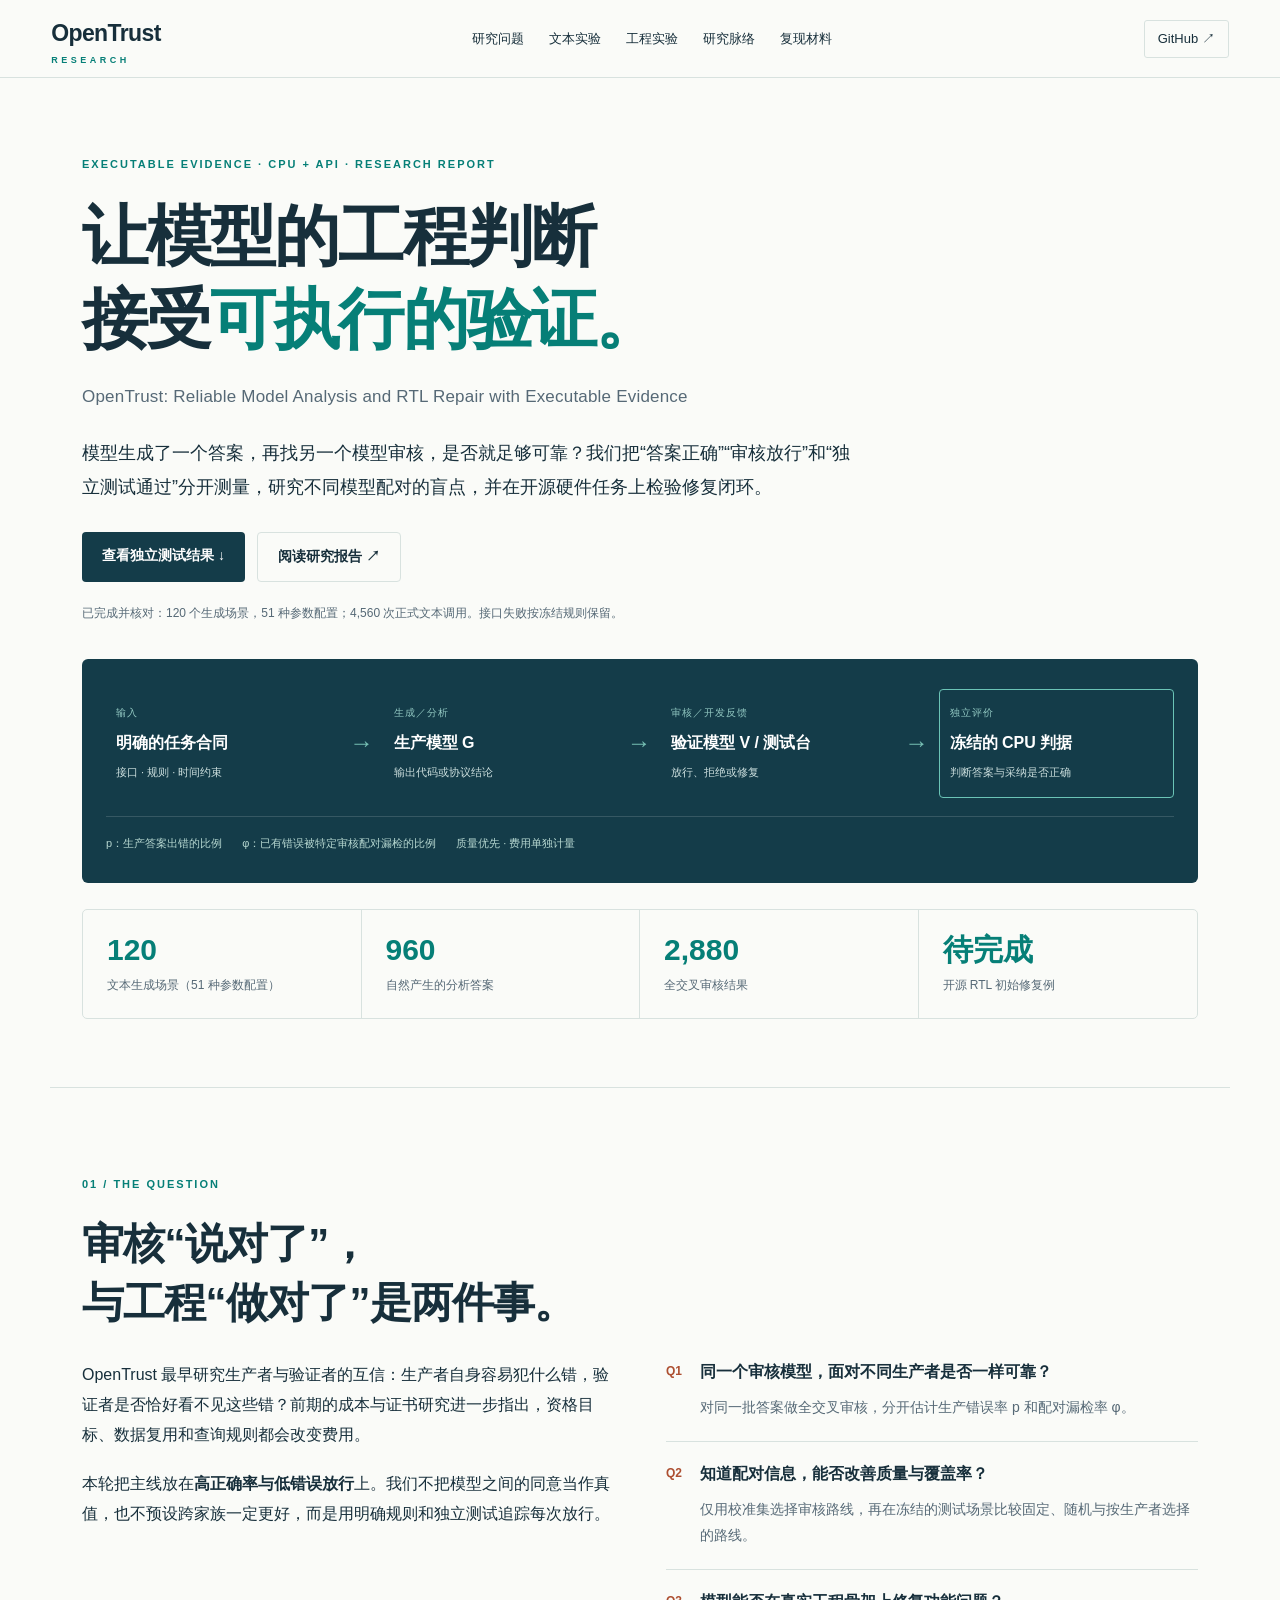
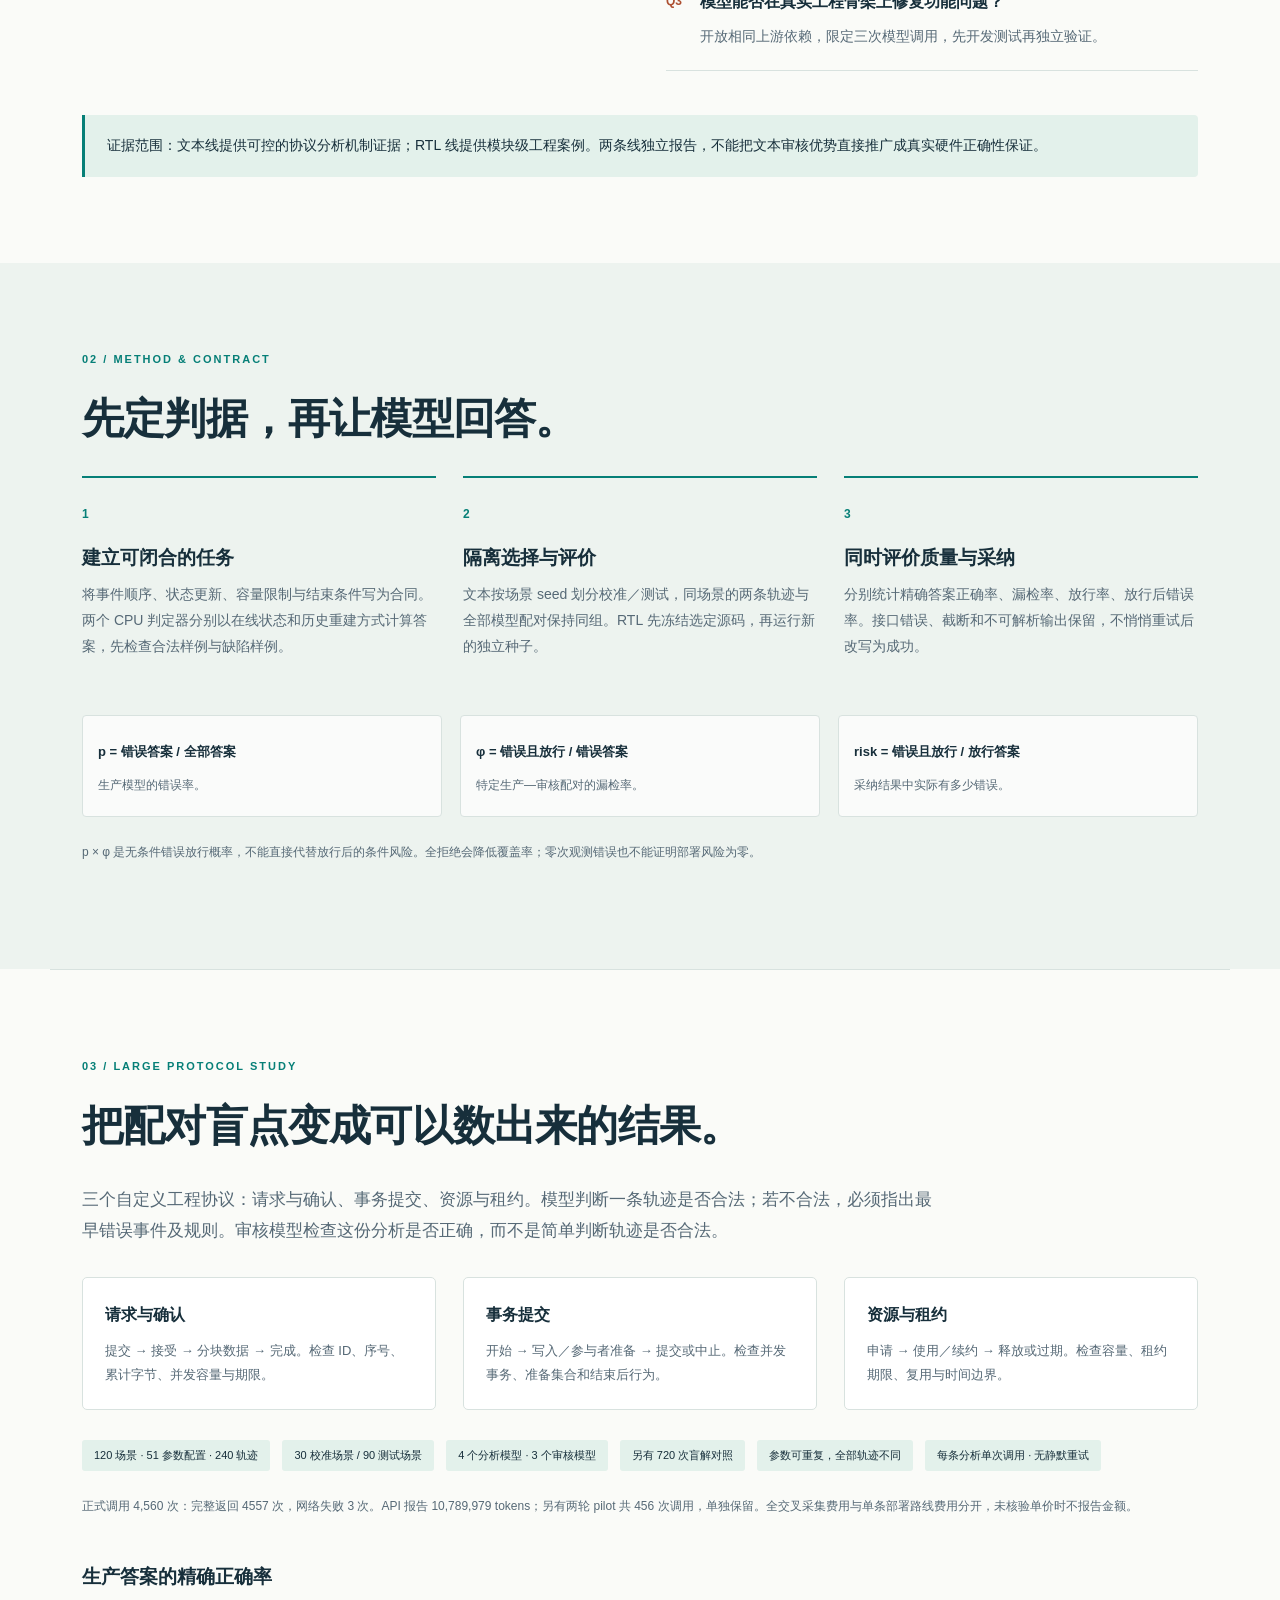
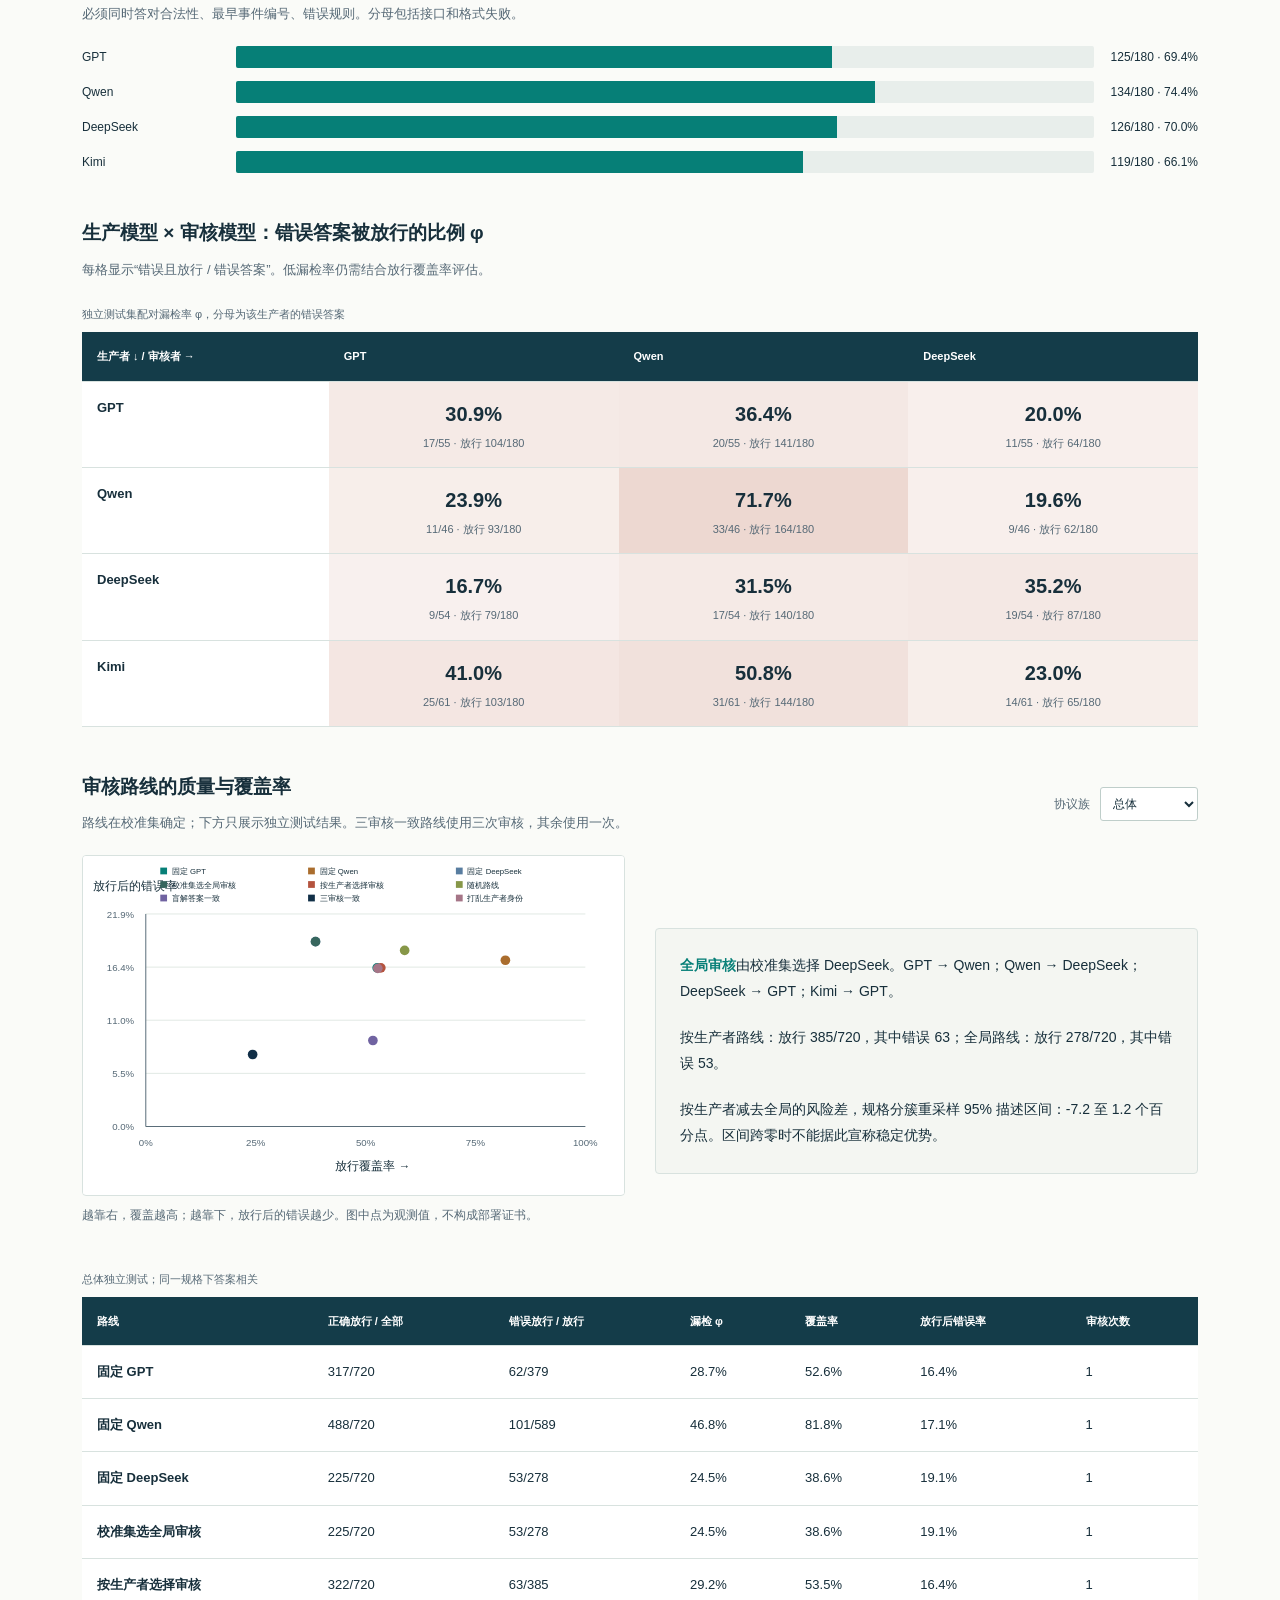
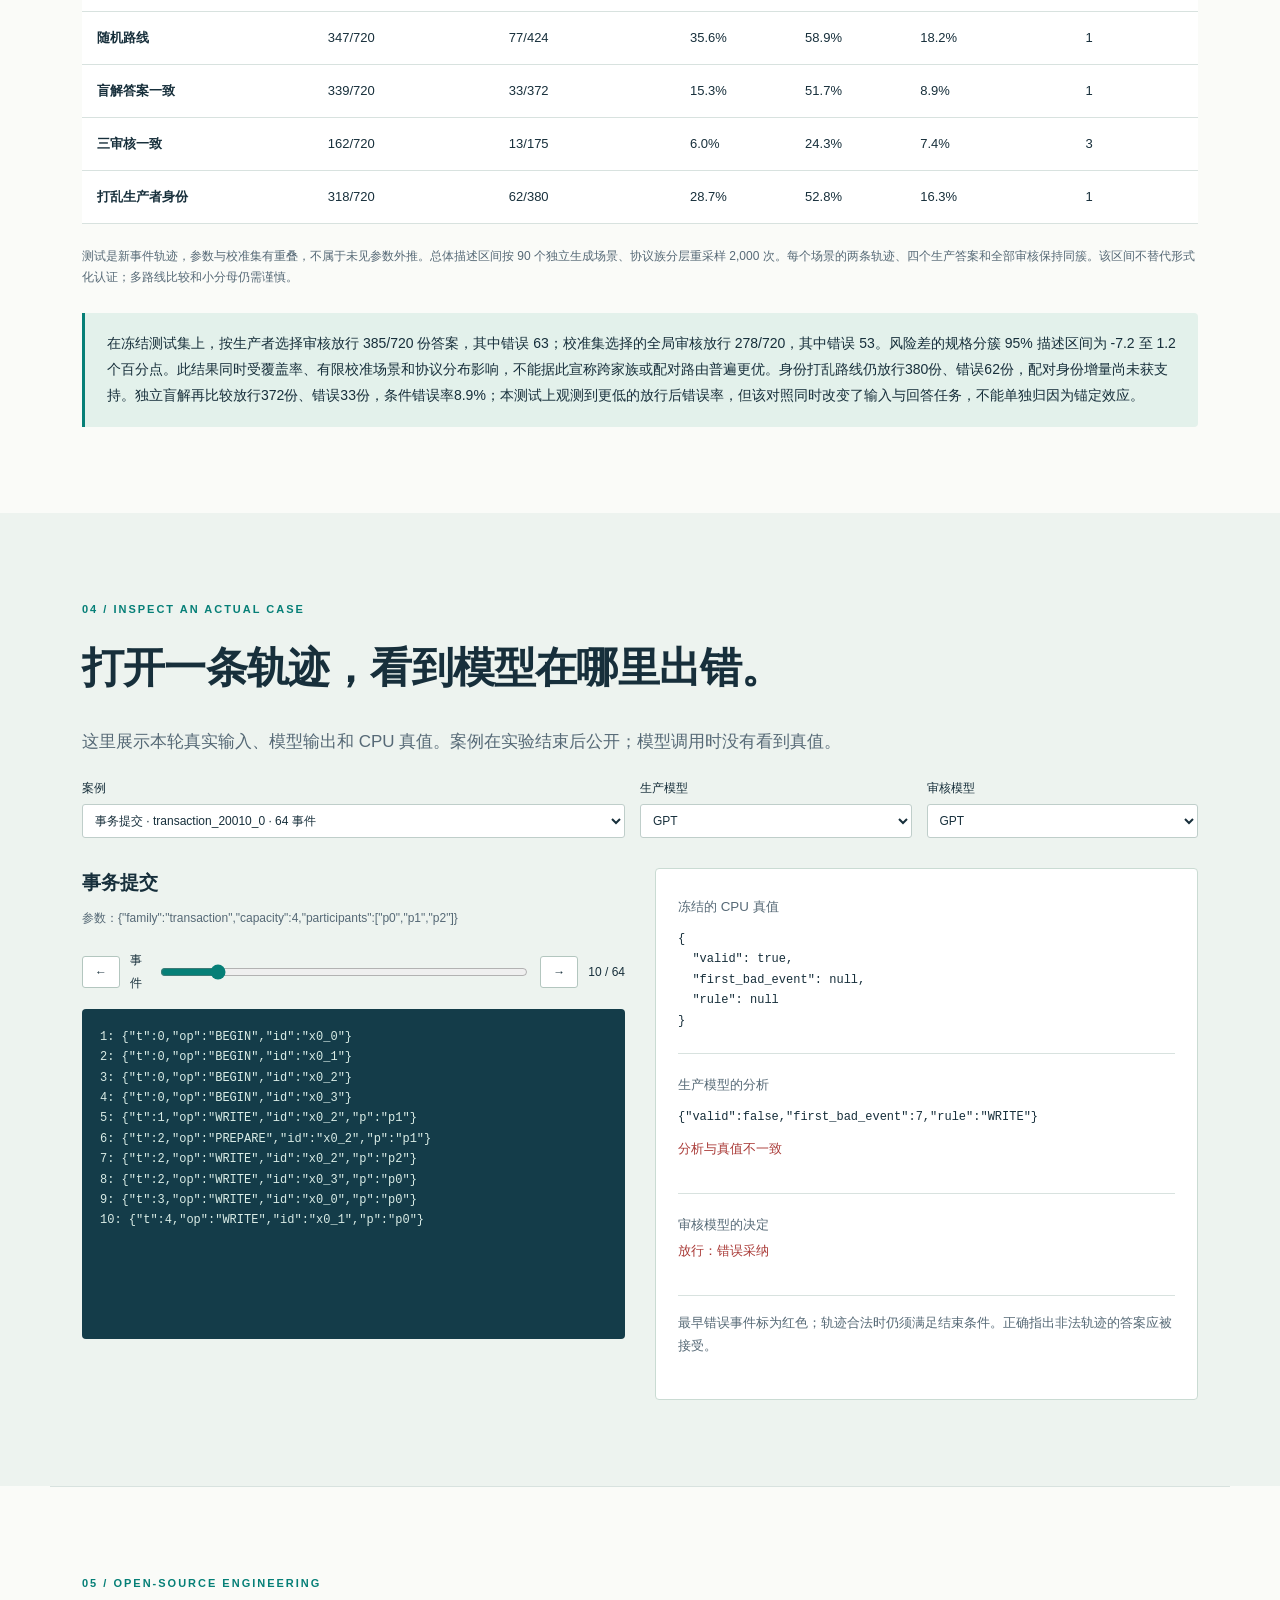
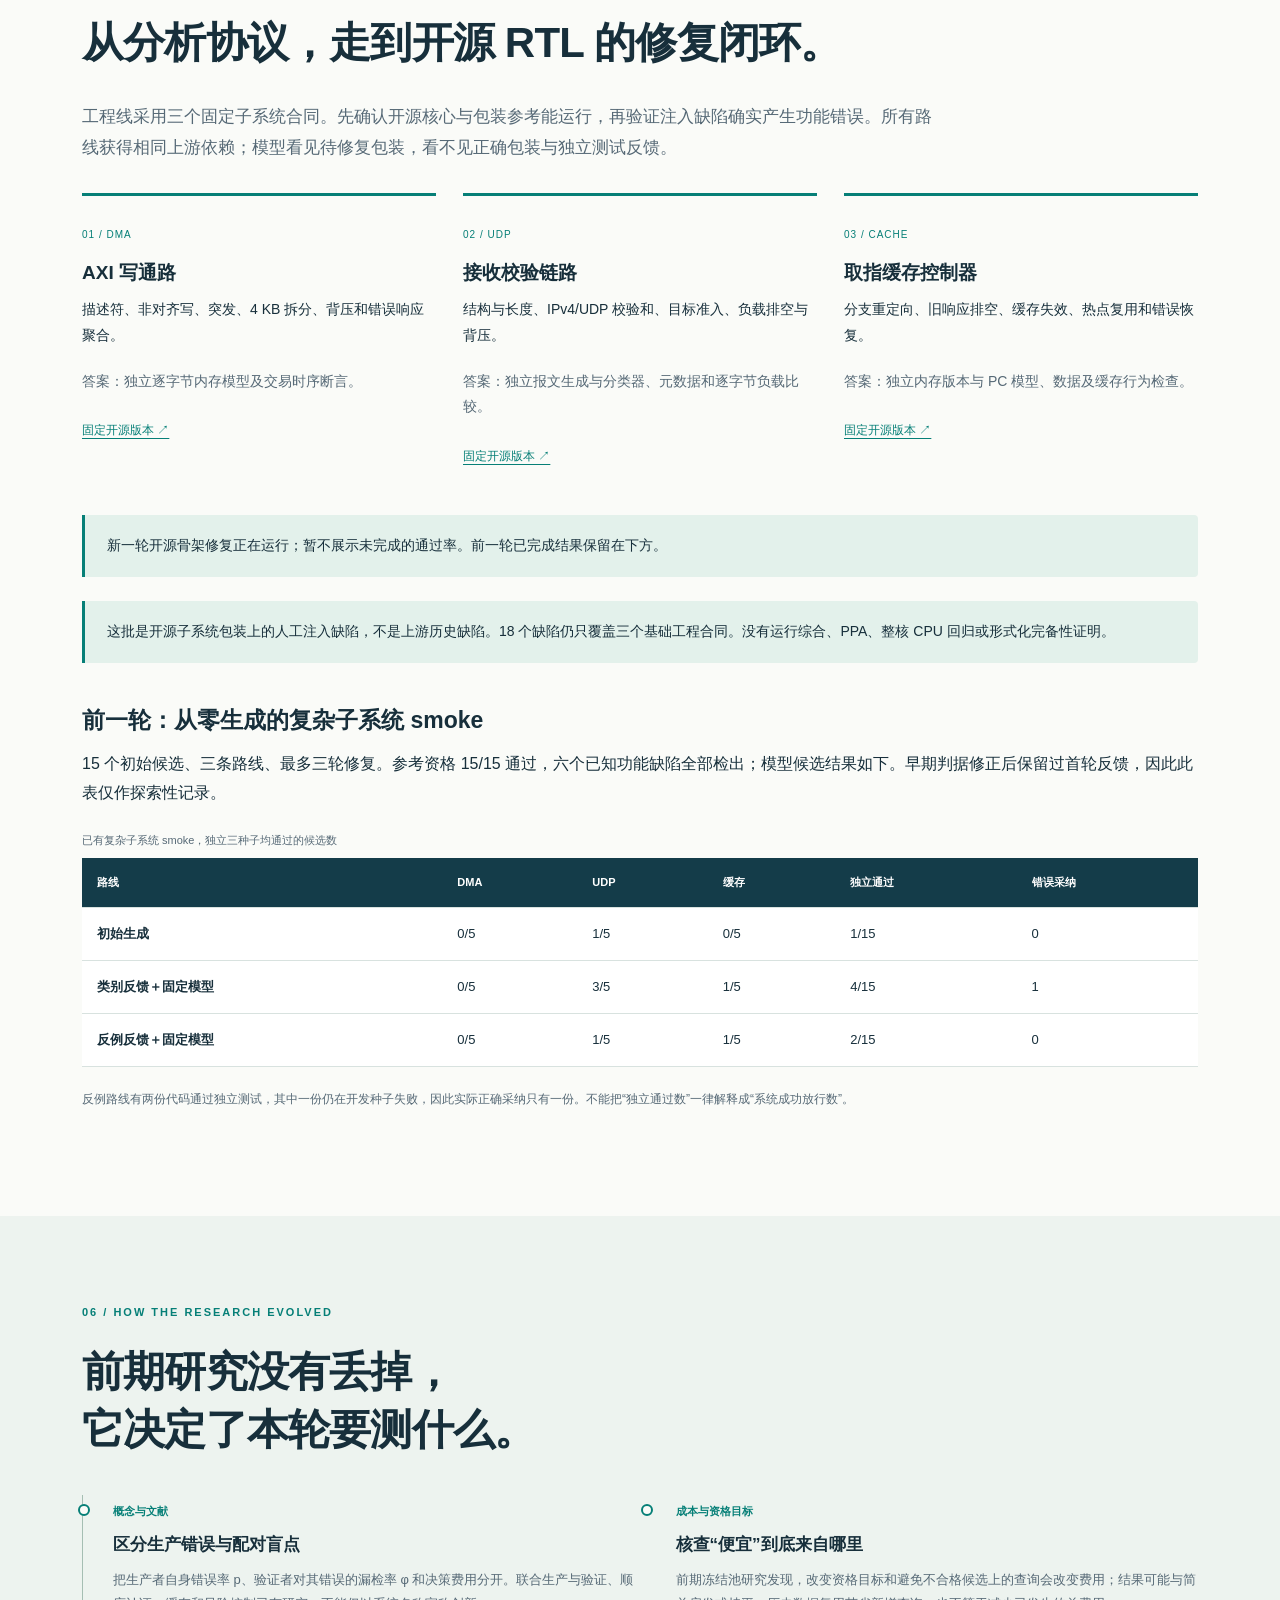
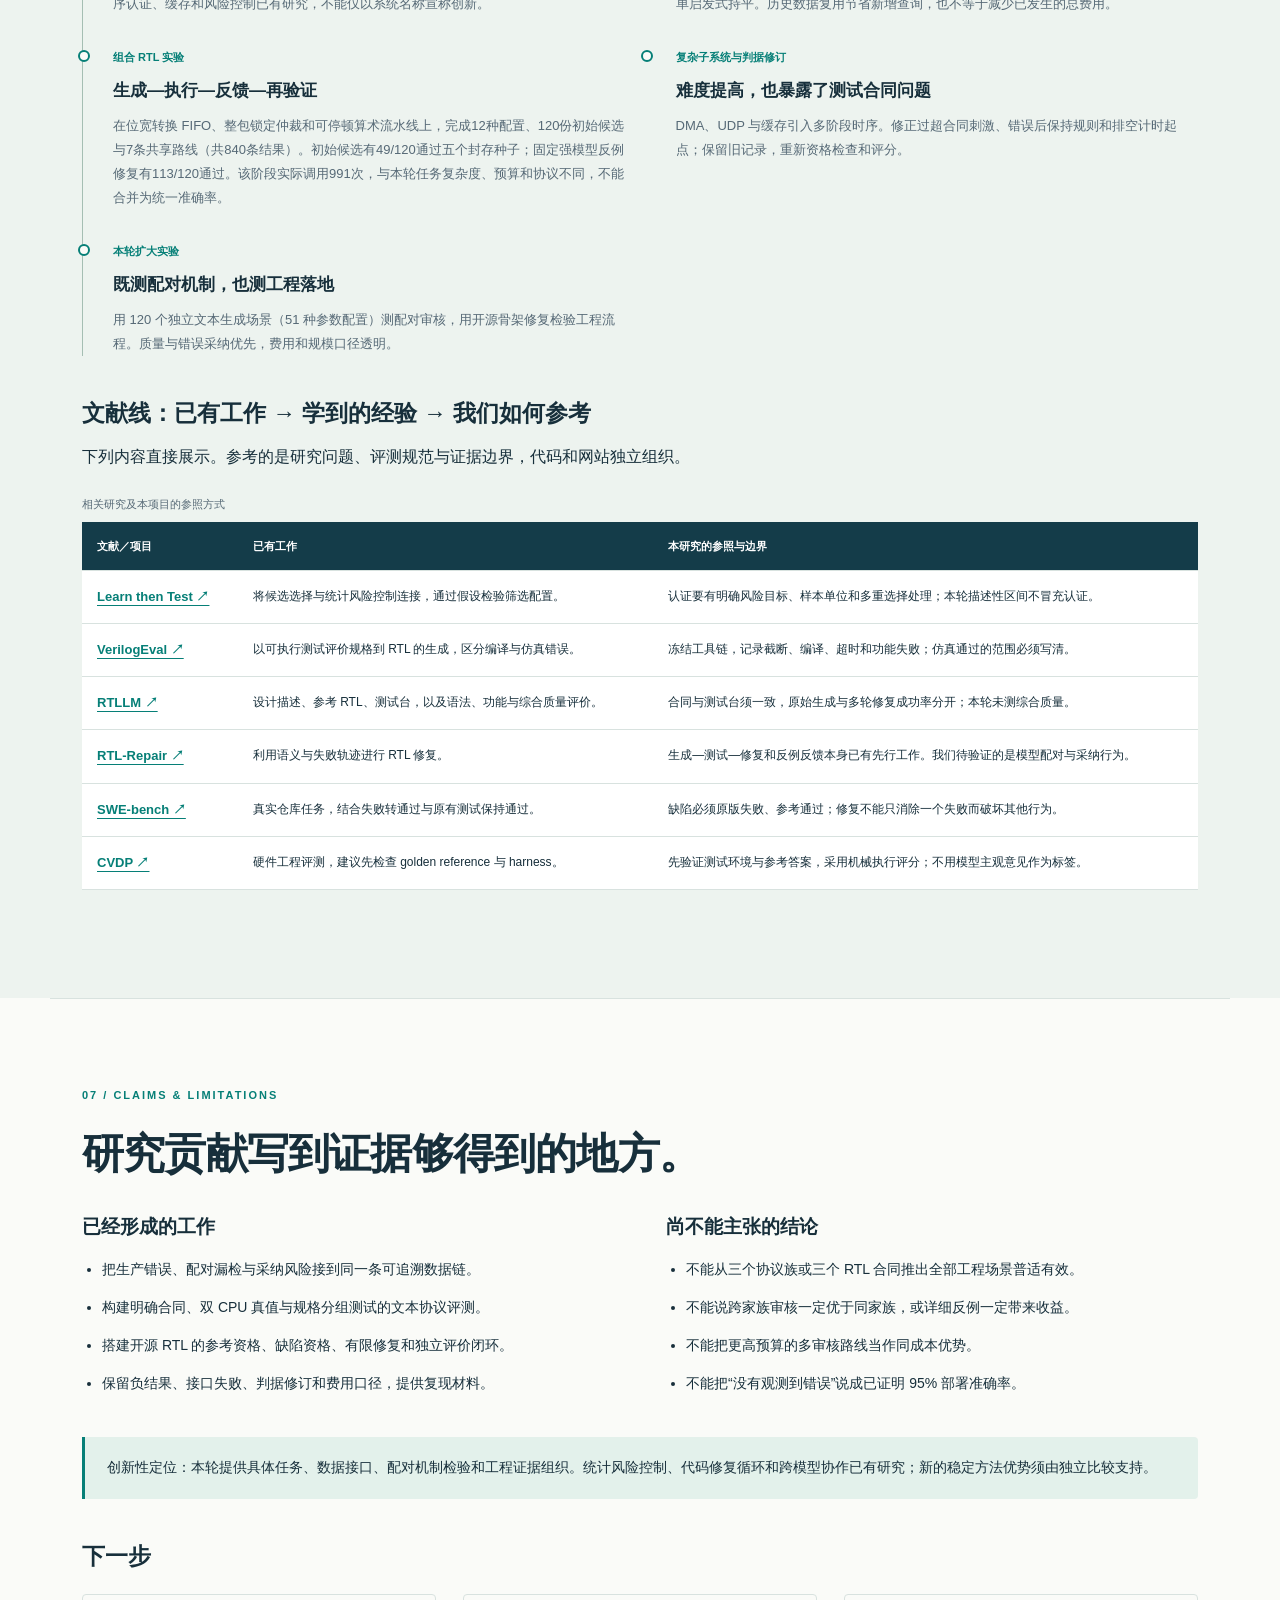
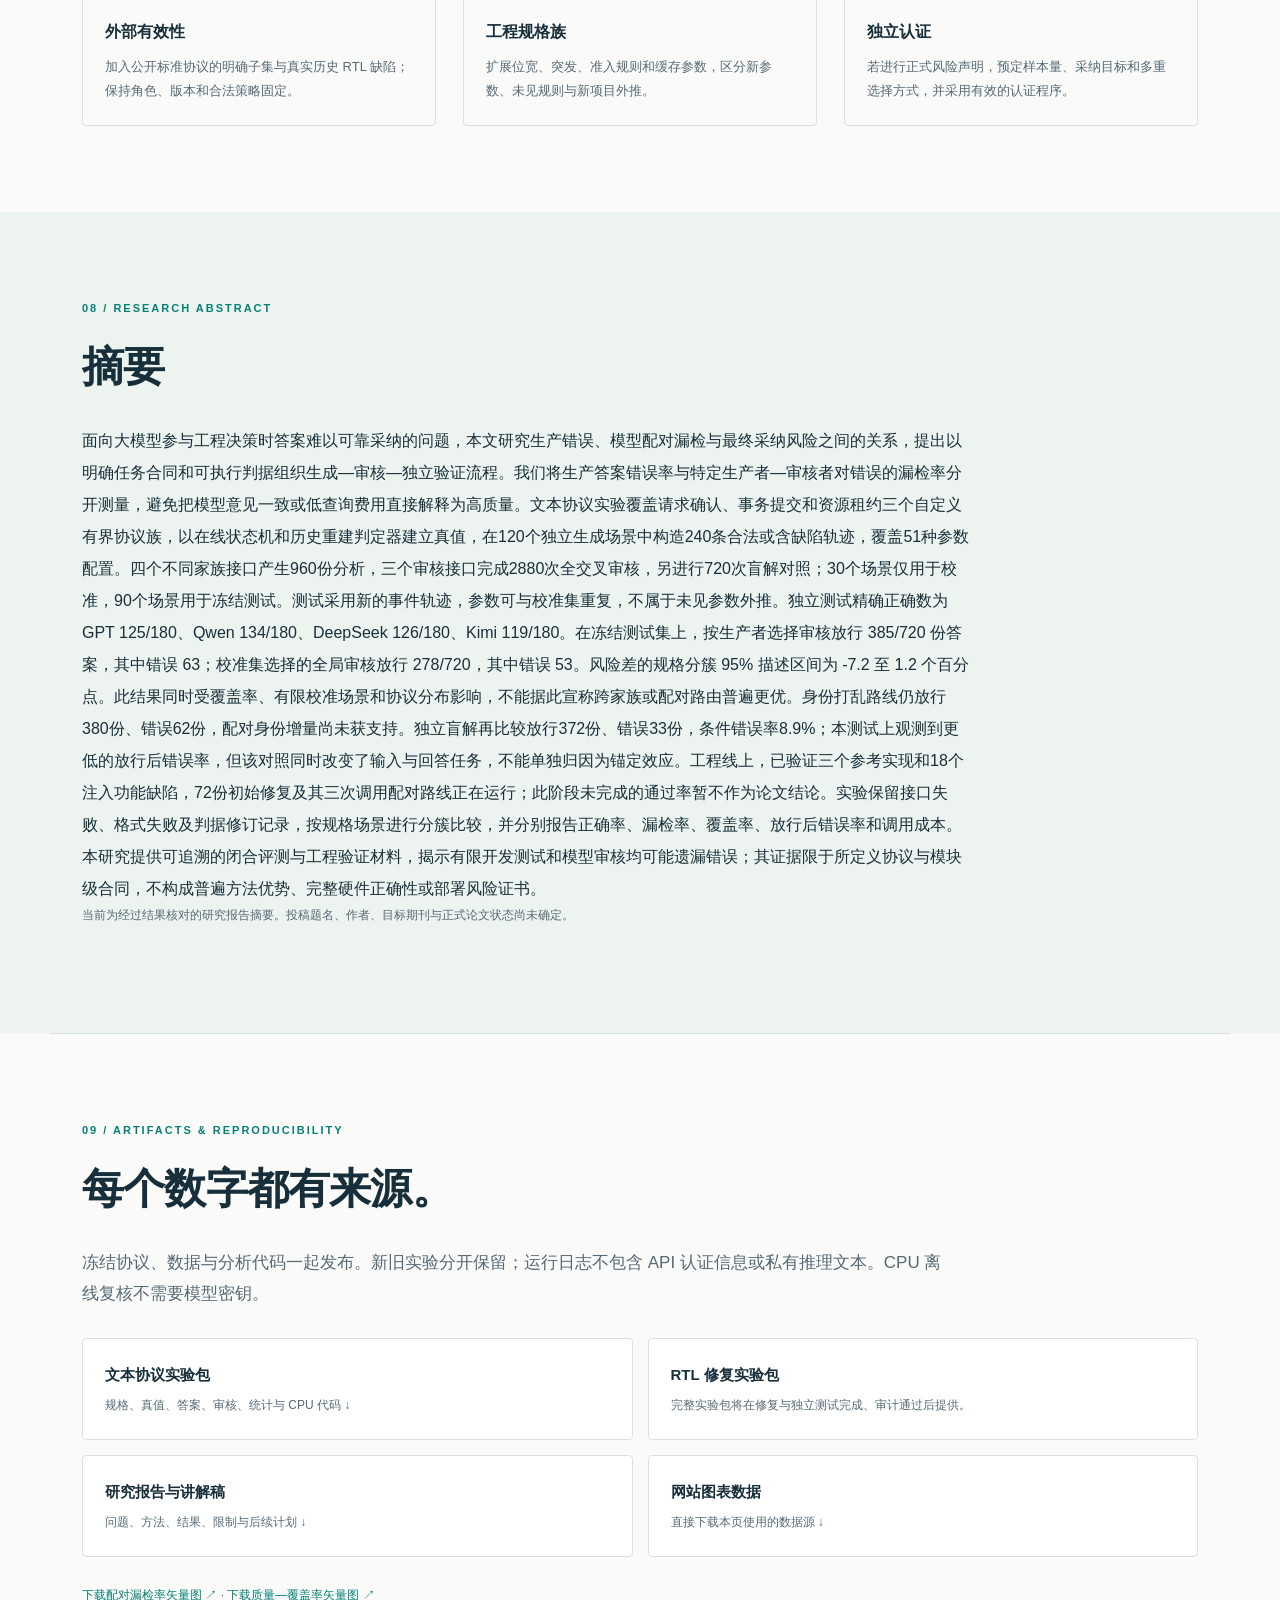
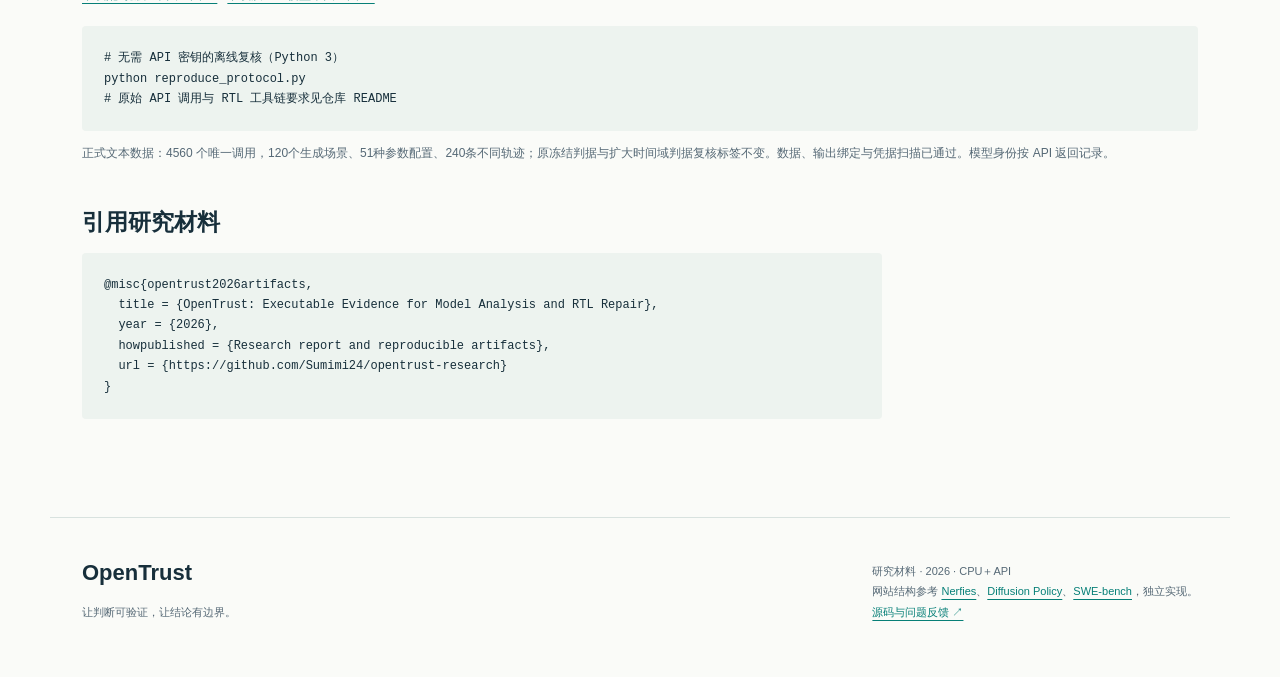
==== commit 2acca548: "Clarify seeded scenarios and parameter overlap; verify interactive site and export research figures" ====
--- a/docs/index.html
+++ b/docs/index.html
@@ -11,18 +11,18 @@
 
 <section id="question" class="wrap section"><div class="section-title"><p class="eyebrow">01 / THE QUESTION</p><h2>审核“说对了”，<br>与工程“做对了”是两件事。</h2></div><div class="two-col"><div><p>OpenTrust 最早研究生产者与验证者的互信：生产者自身容易犯什么错，验证者是否恰好看不见这些错？前期的成本与证书研究进一步指出，资格目标、数据复用和查询规则都会改变费用。</p><p>本轮把主线放在<strong>高正确率与低错误放行</strong>上。我们不把模型之间的同意当作真值，也不预设跨家族一定更好，而是用明确规则和独立测试追踪每次放行。</p></div><div class="question-list"><article><b>Q1</b><div><h3>同一个审核模型，面对不同生产者是否一样可靠？</h3><p>对同一批答案做全交叉审核，分开估计生产错误率 p 和配对漏检率 φ。</p></div></article><article><b>Q2</b><div><h3>知道配对信息，能否改善质量与覆盖率？</h3><p>仅用校准集选择审核路线，再在冻结的测试场景比较固定、随机与按生产者选择的路线。</p></div></article><article><b>Q3</b><div><h3>模型能否在真实工程骨架上修复功能问题？</h3><p>开放相同上游依赖，限定三次模型调用，先开发测试再独立验证。</p></div></article></div></div><div class="note">证据范围：文本线提供可控的协议分析机制证据；RTL 线提供模块级工程案例。两条线独立报告，不能把文本审核优势直接推广成真实硬件正确性保证。</div></section>
 
-<section id="method" class="band"><div class="wrap section"><p class="eyebrow">02 / METHOD &amp; CONTRACT</p><h2>先定判据，再让模型回答。</h2><div class="method-grid"><article><span class="number">1</span><h3>建立可闭合的任务</h3><p>将事件顺序、状态更新、容量限制与结束条件写为合同。两个 CPU 判定器分别以在线状态和历史重建方式计算答案，先检查合法样例与缺陷样例。</p></article><article><span class="number">2</span><h3>隔离选择与评价</h3><p>文本按规格 seed 划分校准／测试，同规格的两条轨迹与全部模型配对保持同组。RTL 先冻结选定源码，再运行新的独立种子。</p></article><article><span class="number">3</span><h3>同时评价质量与采纳</h3><p>分别统计精确答案正确率、漏检率、放行率、放行后错误率。接口错误、截断和不可解析输出保留，不悄悄重试后改写为成功。</p></article></div><div class="formula-row"><div><code>p = 错误答案 / 全部答案</code><p>生产模型的错误率。</p></div><div><code>φ = 错误且放行 / 错误答案</code><p>特定生产—审核配对的漏检率。</p></div><div><code>risk = 错误且放行 / 放行答案</code><p>采纳结果中实际有多少错误。</p></div></div><p class="small">p × φ 是无条件错误放行概率，不能直接代替放行后的条件风险。全拒绝会降低覆盖率；零次观测错误也不能证明部署风险为零。</p></div></section>
+<section id="method" class="band"><div class="wrap section"><p class="eyebrow">02 / METHOD &amp; CONTRACT</p><h2>先定判据，再让模型回答。</h2><div class="method-grid"><article><span class="number">1</span><h3>建立可闭合的任务</h3><p>将事件顺序、状态更新、容量限制与结束条件写为合同。两个 CPU 判定器分别以在线状态和历史重建方式计算答案，先检查合法样例与缺陷样例。</p></article><article><span class="number">2</span><h3>隔离选择与评价</h3><p>文本按场景 seed 划分校准／测试，同场景的两条轨迹与全部模型配对保持同组。RTL 先冻结选定源码，再运行新的独立种子。</p></article><article><span class="number">3</span><h3>同时评价质量与采纳</h3><p>分别统计精确答案正确率、漏检率、放行率、放行后错误率。接口错误、截断和不可解析输出保留，不悄悄重试后改写为成功。</p></article></div><div class="formula-row"><div><code>p = 错误答案 / 全部答案</code><p>生产模型的错误率。</p></div><div><code>φ = 错误且放行 / 错误答案</code><p>特定生产—审核配对的漏检率。</p></div><div><code>risk = 错误且放行 / 放行答案</code><p>采纳结果中实际有多少错误。</p></div></div><p class="small">p × φ 是无条件错误放行概率，不能直接代替放行后的条件风险。全拒绝会降低覆盖率；零次观测错误也不能证明部署风险为零。</p></div></section>
 
 <section id="results" class="wrap section"><p class="eyebrow">03 / LARGE PROTOCOL STUDY</p><h2>把配对盲点变成可以数出来的结果。</h2><p class="intro">三个自定义工程协议：请求与确认、事务提交、资源与租约。模型判断一条轨迹是否合法；若不合法，必须指出最早错误事件及规则。审核模型检查这份分析是否正确，而不是简单判断轨迹是否合法。</p><div class="protocol-cards"><article><b>请求与确认</b><p>提交 → 接受 → 分块数据 → 完成。检查 ID、序号、累计字节、并发容量与期限。</p></article><article><b>事务提交</b><p>开始 → 写入／参与者准备 → 提交或中止。检查并发事务、准备集合和结束后行为。</p></article><article><b>资源与租约</b><p>申请 → 使用／续约 → 释放或过期。检查容量、租约期限、复用与时间边界。</p></article></div><div class="experiment-meta" id="protocol-meta"></div>
 <div id="calls-meta" class="small"></div><div class="result-head"><div><h3>生产答案的精确正确率</h3><p>必须同时答对合法性、最早事件编号、错误规则。分母包括接口和格式失败。</p></div></div><div id="producer-bars" class="bar-chart" aria-label="各生产模型精确正确率"></div>
 <div class="result-head"><div><h3>生产模型 × 审核模型：错误答案被放行的比例 φ</h3><p>每格显示“错误且放行 / 错误答案”。低漏检率仍需结合放行覆盖率评估。</p></div></div><div class="table-scroll"><table id="pair-matrix"><caption>独立测试集配对漏检率</caption></table></div>
-<div class="result-head"><div><h3>审核路线的质量与覆盖率</h3><p>路线在校准集确定；下方只展示独立测试结果。三审核一致路线使用三次审核，其余使用一次。</p></div><label class="filter">协议族<select id="family-filter"><option value="all">总体</option><option value="request">请求与确认</option><option value="transaction">事务提交</option><option value="lease">资源与租约</option></select></label></div><div class="two-col chart-grid"><div><svg id="risk-chart" viewBox="0 0 560 350" role="img" aria-label="放行覆盖率与放行后错误率散点图"></svg><p class="small">越靠右，覆盖越高；越靠下，放行后的错误越少。图中点为观测值，不构成部署证书。</p></div><div id="route-reading" class="reading"></div></div><div class="table-scroll"><table id="route-table"><caption>冻结测试集审核路线比较</caption></table></div><p class="small">总体描述区间按 90 个独立规格场景、协议族分层重采样 2,000 次。每个规格的两条轨迹、四个生产答案和全部审核保持同簇。该区间不替代形式化认证；多路线比较和小分母仍需谨慎。</p><div id="protocol-conclusion" class="note"></div></section>
+<div class="result-head"><div><h3>审核路线的质量与覆盖率</h3><p>路线在校准集确定；下方只展示独立测试结果。三审核一致路线使用三次审核，其余使用一次。</p></div><label class="filter">协议族<select id="family-filter"><option value="all">总体</option><option value="request">请求与确认</option><option value="transaction">事务提交</option><option value="lease">资源与租约</option></select></label></div><div class="two-col chart-grid"><div><svg id="risk-chart" viewBox="0 0 560 350" role="img" aria-label="放行覆盖率与放行后错误率散点图"></svg><p class="small">越靠右，覆盖越高；越靠下，放行后的错误越少。图中点为观测值，不构成部署证书。</p></div><div id="route-reading" class="reading"></div></div><div class="table-scroll"><table id="route-table"><caption>冻结测试集审核路线比较</caption></table></div><p class="small">测试是新事件轨迹，参数与校准集有重叠，不属于未见参数外推。总体描述区间按 90 个独立生成场景、协议族分层重采样 2,000 次。每个场景的两条轨迹、四个生产答案和全部审核保持同簇。该区间不替代形式化认证；多路线比较和小分母仍需谨慎。</p><div id="protocol-conclusion" class="note"></div></section>
 
 <section id="demo" class="band"><div class="wrap section"><p class="eyebrow">04 / INSPECT AN ACTUAL CASE</p><h2>打开一条轨迹，看到模型在哪里出错。</h2><p class="intro">这里展示本轮真实输入、模型输出和 CPU 真值。案例在实验结束后公开；模型调用时没有看到真值。</p><div class="demo-controls"><label>案例<select id="case-picker"></select></label><label>生产模型<select id="producer-picker"></select></label><label>审核模型<select id="reviewer-picker"></select></label></div><div class="two-col demo-grid"><div><h3 id="case-title"></h3><p id="case-spec" class="small"></p><div class="trace-nav"><button id="previous-event" aria-label="前一条事件">←</button><label>事件 <input type="range" id="event-slider" min="1" max="1" value="1"></label><button id="next-event" aria-label="后一条事件">→</button><output id="event-count"></output></div><pre id="trace-events" tabindex="0"></pre></div><div class="case-answer"><div><small>冻结的 CPU 真值</small><pre id="case-truth"></pre></div><div><small>生产模型的分析</small><pre id="case-proposal"></pre><p id="case-accuracy"></p></div><div><small>审核模型的决定</small><p id="case-review"></p></div><p class="small">最早错误事件标为红色；轨迹合法时仍须满足结束条件。正确指出非法轨迹的答案应被接受。</p></div></div></div></section>
 
 <section id="engineering" class="wrap section"><p class="eyebrow">05 / OPEN-SOURCE ENGINEERING</p><h2>从分析协议，走到开源 RTL 的修复闭环。</h2><p class="intro">工程线采用三个固定子系统合同。先确认开源核心与包装参考能运行，再验证注入缺陷确实产生功能错误。所有路线获得相同上游依赖；模型看见待修复包装，看不见正确包装与独立测试反馈。</p><div class="engineering-grid"><article><span>01 / DMA</span><h3>AXI 写通路</h3><p>描述符、非对齐写、突发、4 KB 拆分、背压和错误响应聚合。</p><p class="small">答案：独立逐字节内存模型及交易时序断言。</p><a href="https://github.com/alexforencich/verilog-axi/tree/516bd5dadc3365b7f9e225d2af8fe0b8d804fe53">固定开源版本 ↗</a></article><article><span>02 / UDP</span><h3>接收校验链路</h3><p>结构与长度、IPv4/UDP 校验和、目标准入、负载排空与背压。</p><p class="small">答案：独立报文生成与分类器、元数据和逐字节负载比较。</p><a href="https://github.com/alexforencich/verilog-ethernet/tree/77320a9471d19c7dd383914bc049e02d9f4f1ffb">固定开源版本 ↗</a></article><article><span>03 / CACHE</span><h3>取指缓存控制器</h3><p>分支重定向、旧响应排空、缓存失效、热点复用和错误恢复。</p><p class="small">答案：独立内存版本与 PC 模型、数据及缓存行为检查。</p><a href="https://github.com/lowRISC/ibex/tree/af456e25575013668ab56725268126f6b0feca35">固定开源版本 ↗</a></article></div><div id="rtl-new-results"></div><div class="note">这批是开源子系统包装上的人工注入缺陷，不是上游历史缺陷。18 个缺陷仍只覆盖三个基础工程合同。没有运行综合、PPA、整核 CPU 回归或形式化完备性证明。</div><h3 class="subheading">前一轮：从零生成的复杂子系统 smoke</h3><p>15 个初始候选、三条路线、最多三轮修复。参考资格 15/15 通过，六个已知功能缺陷全部检出；模型候选结果如下。早期判据修正后保留过首轮反馈，因此此表仅作探索性记录。</p><div class="table-scroll"><table><caption>已有复杂子系统 smoke，独立三种子均通过的候选数</caption><thead><tr><th>路线</th><th>DMA</th><th>UDP</th><th>缓存</th><th>独立通过</th><th>错误采纳</th></tr></thead><tbody><tr><th>初始生成</th><td>0/5</td><td>1/5</td><td>0/5</td><td>1/15</td><td>0</td></tr><tr><th>类别反馈＋固定模型</th><td>0/5</td><td>3/5</td><td>1/5</td><td>4/15</td><td>1</td></tr><tr><th>反例反馈＋固定模型</th><td>0/5</td><td>1/5</td><td>1/5</td><td>2/15</td><td>0</td></tr></tbody></table></div><p class="small">反例路线有两份代码通过独立测试，其中一份仍在开发种子失败，因此实际正确采纳只有一份。不能把“独立通过数”一律解释成“系统成功放行数”。</p></section>
 
-<section id="prework" class="band"><div class="wrap section"><p class="eyebrow">06 / HOW THE RESEARCH EVOLVED</p><h2>前期研究没有丢掉，<br>它决定了本轮要测什么。</h2><div class="timeline"><article><span>概念与文献</span><h3>区分生产错误与配对盲点</h3><p>把生产者自身错误率 p、验证者对其错误的漏检率 φ 和决策费用分开。联合生产与验证、顺序认证、缓存和风险控制已有研究，不能仅以系统名称宣称创新。</p></article><article><span>成本与资格目标</span><h3>核查“便宜”到底来自哪里</h3><p>前期冻结池研究发现，改变资格目标和避免不合格候选上的查询会改变费用；结果可能与简单启发式持平。历史数据复用节省新增查询，也不等于减少已发生的总费用。</p></article><article><span>组合 RTL 实验</span><h3>生成—执行—反馈—再验证</h3><p id="composition-history">在位宽转换 FIFO、整包锁定仲裁和可停顿算术流水线上完成过独立测试与预算对照。它们与本轮复杂子系统分别报告。</p></article><article><span>复杂子系统与判据修订</span><h3>难度提高，也暴露了测试合同问题</h3><p>DMA、UDP 与缓存引入多阶段时序。修正过超合同刺激、错误后保持规则和排空计时起点；保留旧记录，重新资格检查和评分。</p></article><article><span>本轮扩大实验</span><h3>既测配对机制，也测工程落地</h3><p>用 120 个独立文本规格场景测配对审核，用开源骨架修复检验工程流程。质量与错误采纳优先，费用和规模口径透明。</p></article></div><h3 class="subheading">文献线：已有工作 → 学到的经验 → 我们如何参考</h3><p>下列内容直接展示。参考的是研究问题、评测规范与证据边界，代码和网站独立组织。</p><div class="table-scroll"><table class="literature"><caption>相关研究及本项目的参照方式</caption><thead><tr><th>文献／项目</th><th>已有工作</th><th>本研究的参照与边界</th></tr></thead><tbody>
+<section id="prework" class="band"><div class="wrap section"><p class="eyebrow">06 / HOW THE RESEARCH EVOLVED</p><h2>前期研究没有丢掉，<br>它决定了本轮要测什么。</h2><div class="timeline"><article><span>概念与文献</span><h3>区分生产错误与配对盲点</h3><p>把生产者自身错误率 p、验证者对其错误的漏检率 φ 和决策费用分开。联合生产与验证、顺序认证、缓存和风险控制已有研究，不能仅以系统名称宣称创新。</p></article><article><span>成本与资格目标</span><h3>核查“便宜”到底来自哪里</h3><p>前期冻结池研究发现，改变资格目标和避免不合格候选上的查询会改变费用；结果可能与简单启发式持平。历史数据复用节省新增查询，也不等于减少已发生的总费用。</p></article><article><span>组合 RTL 实验</span><h3>生成—执行—反馈—再验证</h3><p id="composition-history">在位宽转换 FIFO、整包锁定仲裁和可停顿算术流水线上完成过独立测试与预算对照。它们与本轮复杂子系统分别报告。</p></article><article><span>复杂子系统与判据修订</span><h3>难度提高，也暴露了测试合同问题</h3><p>DMA、UDP 与缓存引入多阶段时序。修正过超合同刺激、错误后保持规则和排空计时起点；保留旧记录，重新资格检查和评分。</p></article><article><span>本轮扩大实验</span><h3>既测配对机制，也测工程落地</h3><p>用 120 个独立文本生成场景（51 种参数配置）测配对审核，用开源骨架修复检验工程流程。质量与错误采纳优先，费用和规模口径透明。</p></article></div><h3 class="subheading">文献线：已有工作 → 学到的经验 → 我们如何参考</h3><p>下列内容直接展示。参考的是研究问题、评测规范与证据边界，代码和网站独立组织。</p><div class="table-scroll"><table class="literature"><caption>相关研究及本项目的参照方式</caption><thead><tr><th>文献／项目</th><th>已有工作</th><th>本研究的参照与边界</th></tr></thead><tbody>
 <tr><th><a href="https://arxiv.org/abs/2110.01052">Learn then Test ↗</a></th><td>将候选选择与统计风险控制连接，通过假设检验筛选配置。</td><td>认证要有明确风险目标、样本单位和多重选择处理；本轮描述性区间不冒充认证。</td></tr>
 <tr><th><a href="https://github.com/NVlabs/verilog-eval">VerilogEval ↗</a></th><td>以可执行测试评价规格到 RTL 的生成，区分编译与仿真错误。</td><td>冻结工具链，记录截断、编译、超时和功能失败；仿真通过的范围必须写清。</td></tr>
 <tr><th><a href="https://github.com/hkust-zhiyao/RTLLM">RTLLM ↗</a></th><td>设计描述、参考 RTL、测试台，以及语法、功能与综合质量评价。</td><td>合同与测试台须一致，原始生成与多轮修复成功率分开；本轮未测综合质量。</td></tr>
@@ -35,7 +35,7 @@
 
 <section id="abstract" class="band"><div class="wrap section"><p class="eyebrow">08 / RESEARCH ABSTRACT</p><h2>摘要</h2><div id="abstract-text" class="abstract"></div><p class="small">当前为经过结果核对的研究报告摘要。投稿题名、作者、目标期刊与正式论文状态尚未确定。</p></div></section>
 
-<section id="artifacts" class="wrap section"><p class="eyebrow">09 / ARTIFACTS &amp; REPRODUCIBILITY</p><h2>每个数字都有来源。</h2><p class="intro">冻结协议、数据与分析代码一起发布。新旧实验分开保留；运行日志不包含 API 认证信息或私有推理文本。CPU 离线复核不需要模型密钥。</p><div class="downloads"><a href="assets/protocol-study.zip" download><b>文本协议实验包</b><span>规格、真值、答案、审核、统计与 CPU 代码 ↓</span></a><a data-pending-href="assets/rtl-repair-study.zip" download><b>RTL 修复实验包</b><span>合同、缺陷、模型候选、评分与审计 ↓</span></a><a href="assets/research-report.txt" download><b>研究报告与讲解稿</b><span>问题、方法、结果、限制与后续计划 ↓</span></a><a href="assets/data.json" download><b>网站图表数据</b><span>直接下载本页使用的数据源 ↓</span></a></div><pre class="reproduce"># 无需 API 密钥的离线复核（Python 3）
+<section id="artifacts" class="wrap section"><p class="eyebrow">09 / ARTIFACTS &amp; REPRODUCIBILITY</p><h2>每个数字都有来源。</h2><p class="intro">冻结协议、数据与分析代码一起发布。新旧实验分开保留；运行日志不包含 API 认证信息或私有推理文本。CPU 离线复核不需要模型密钥。</p><div class="downloads"><a href="assets/protocol-study.zip" download><b>文本协议实验包</b><span>规格、真值、答案、审核、统计与 CPU 代码 ↓</span></a><a data-pending-href="assets/rtl-repair-study.zip" download><b>RTL 修复实验包</b><span>合同、缺陷、模型候选、评分与审计 ↓</span></a><a href="assets/research-report.txt" download><b>研究报告与讲解稿</b><span>问题、方法、结果、限制与后续计划 ↓</span></a><a href="assets/data.json" download><b>网站图表数据</b><span>直接下载本页使用的数据源 ↓</span></a></div><p class="small"><a href="assets/figures/pair-false-endorsement.svg" download>下载配对漏检率矢量图 ↗</a> · <a href="assets/figures/risk-coverage.svg" download>下载质量—覆盖率矢量图 ↗</a></p><pre class="reproduce"># 无需 API 密钥的离线复核（Python 3）
 python reproduce_protocol.py
 # 原始 API 调用与 RTL 工具链要求见仓库 README</pre><p id="artifact-audit" class="small"></p><h3 class="subheading">引用研究材料</h3><pre class="citation">@misc{opentrust2026artifacts,
   title = {OpenTrust: Executable Evidence for Model Analysis and RTL Repair},
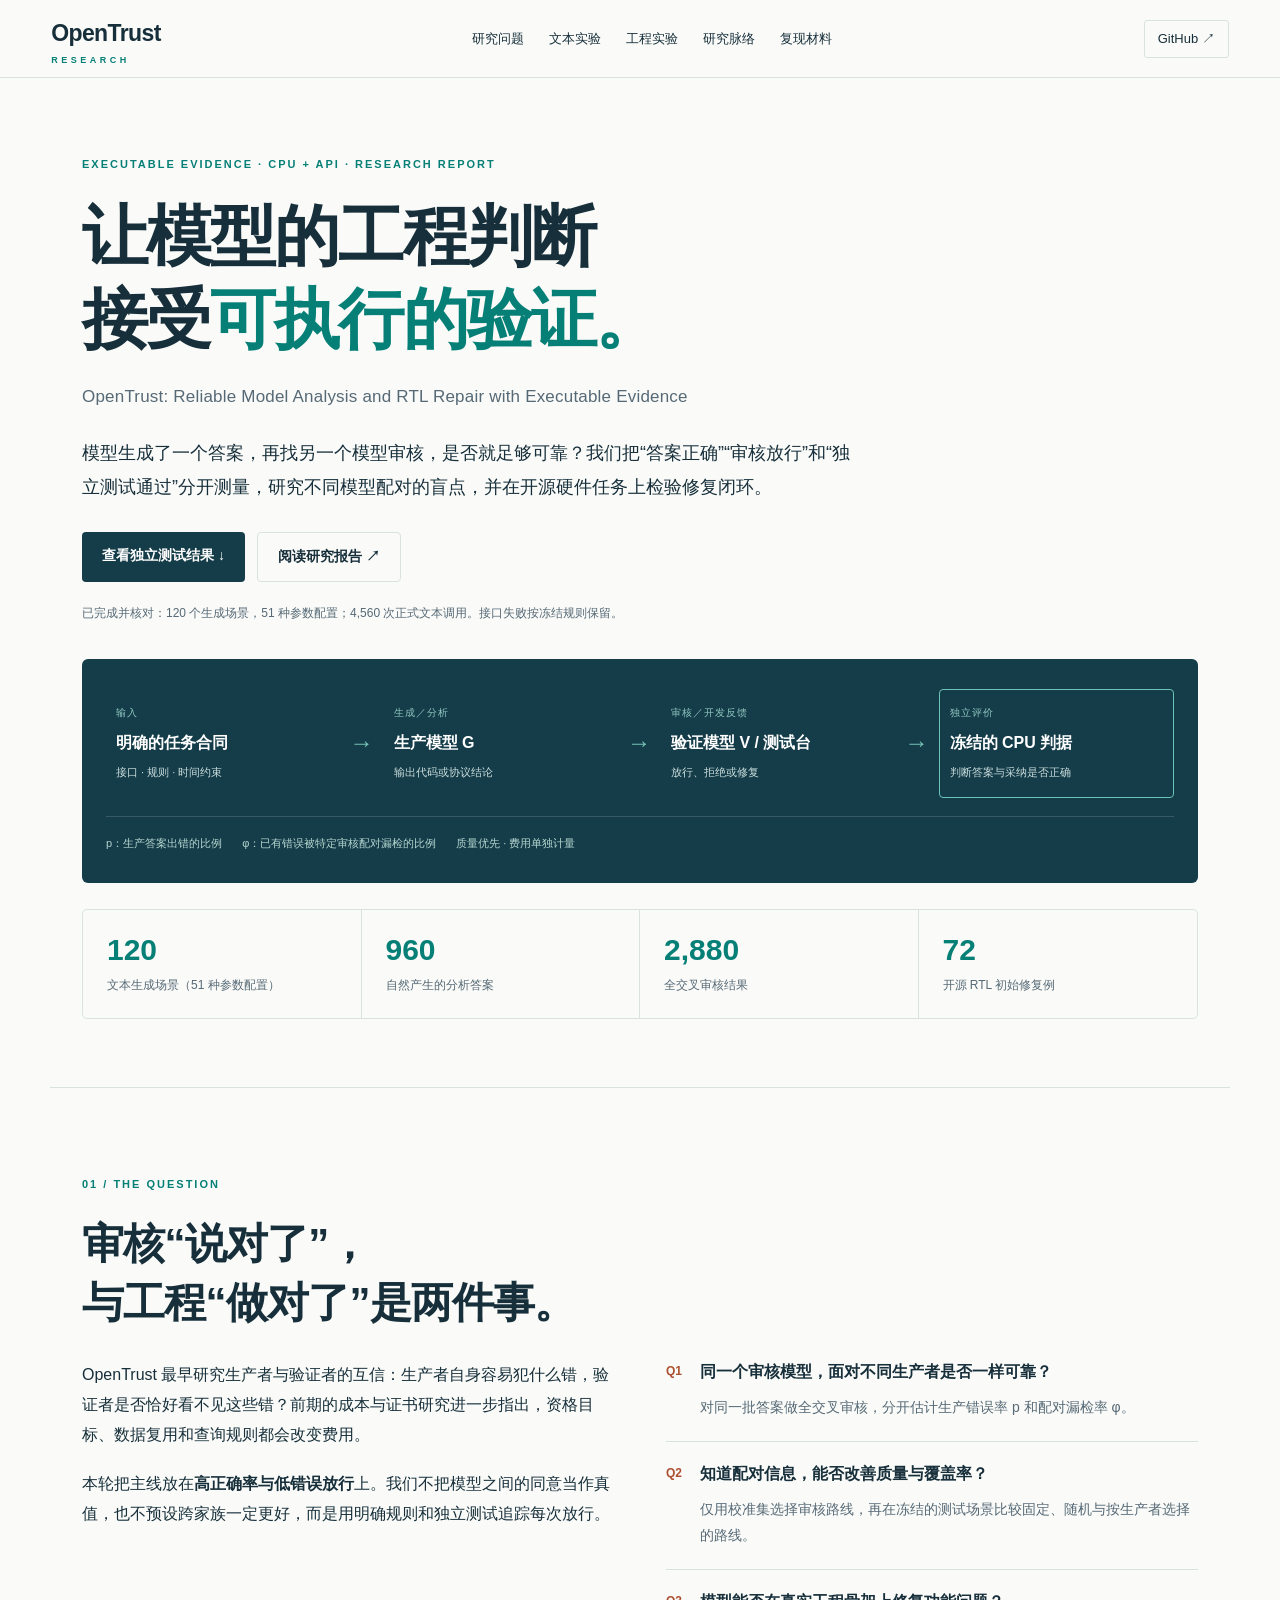
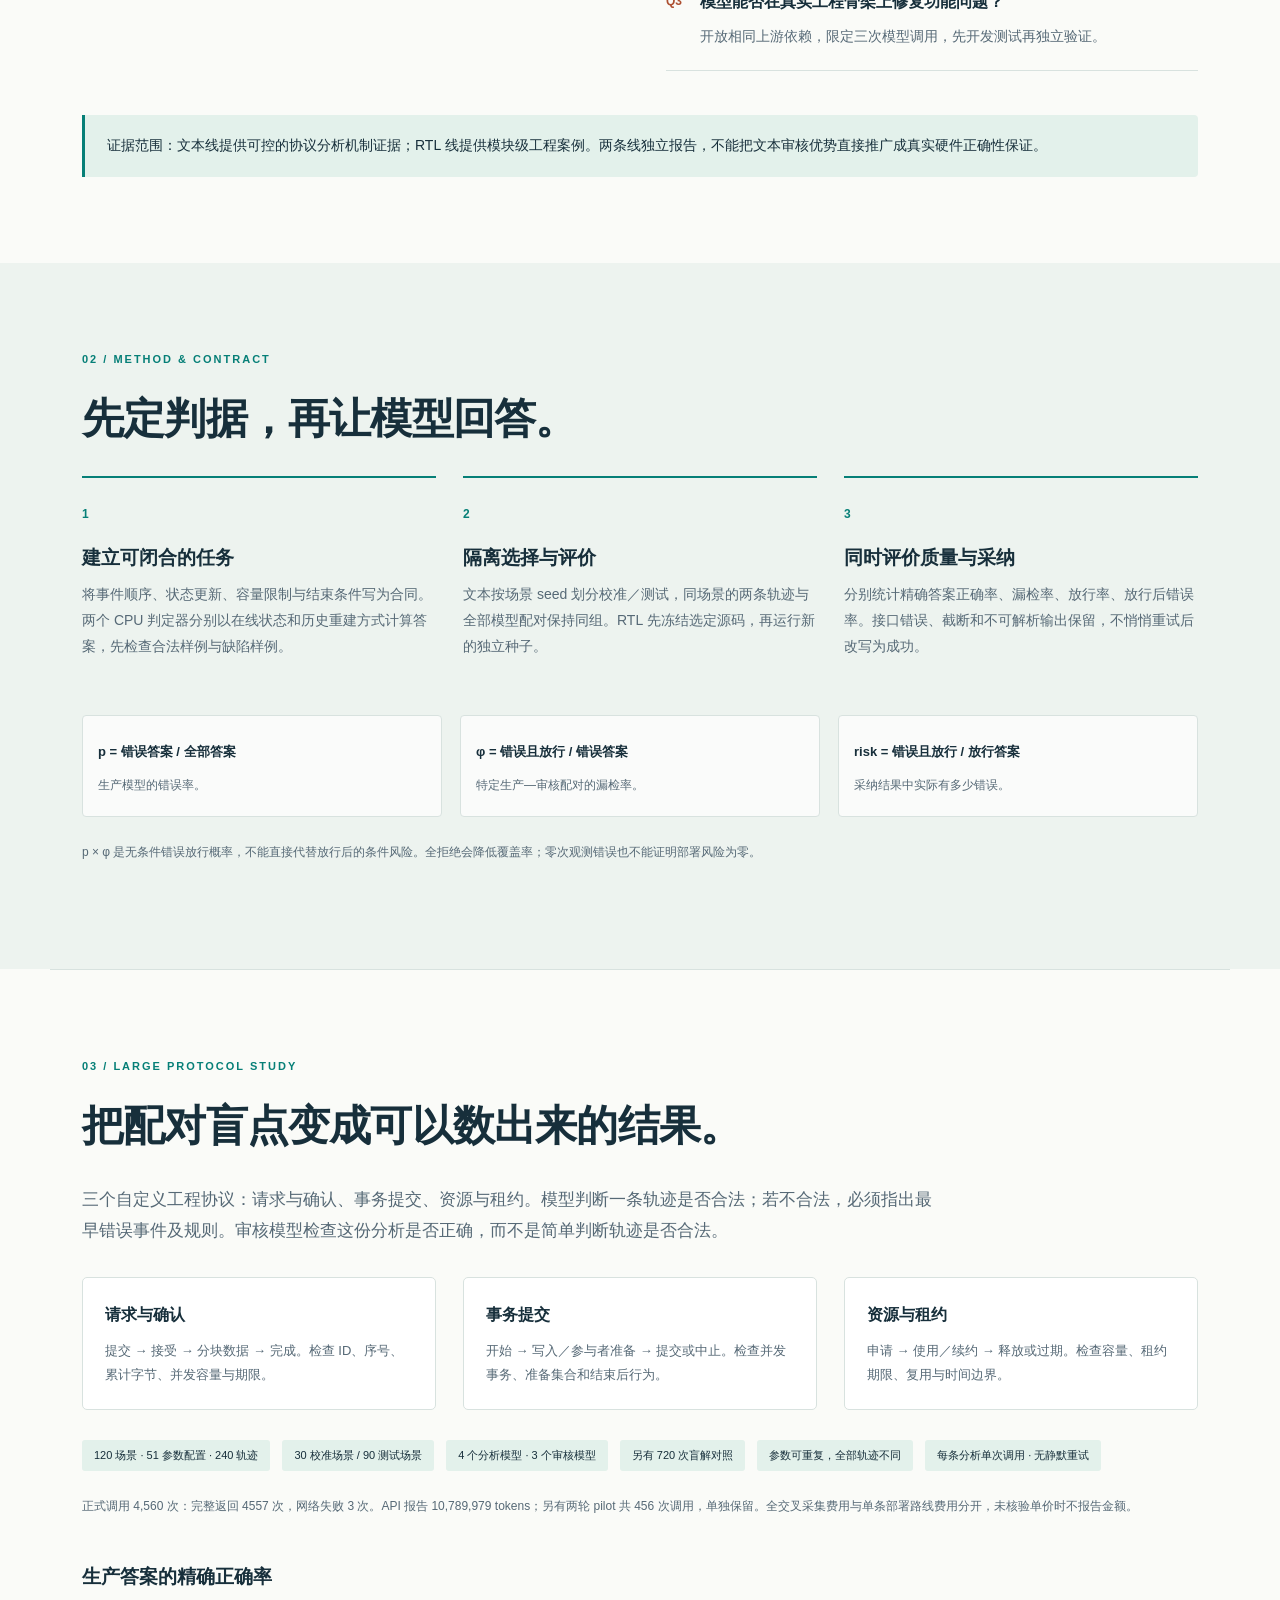
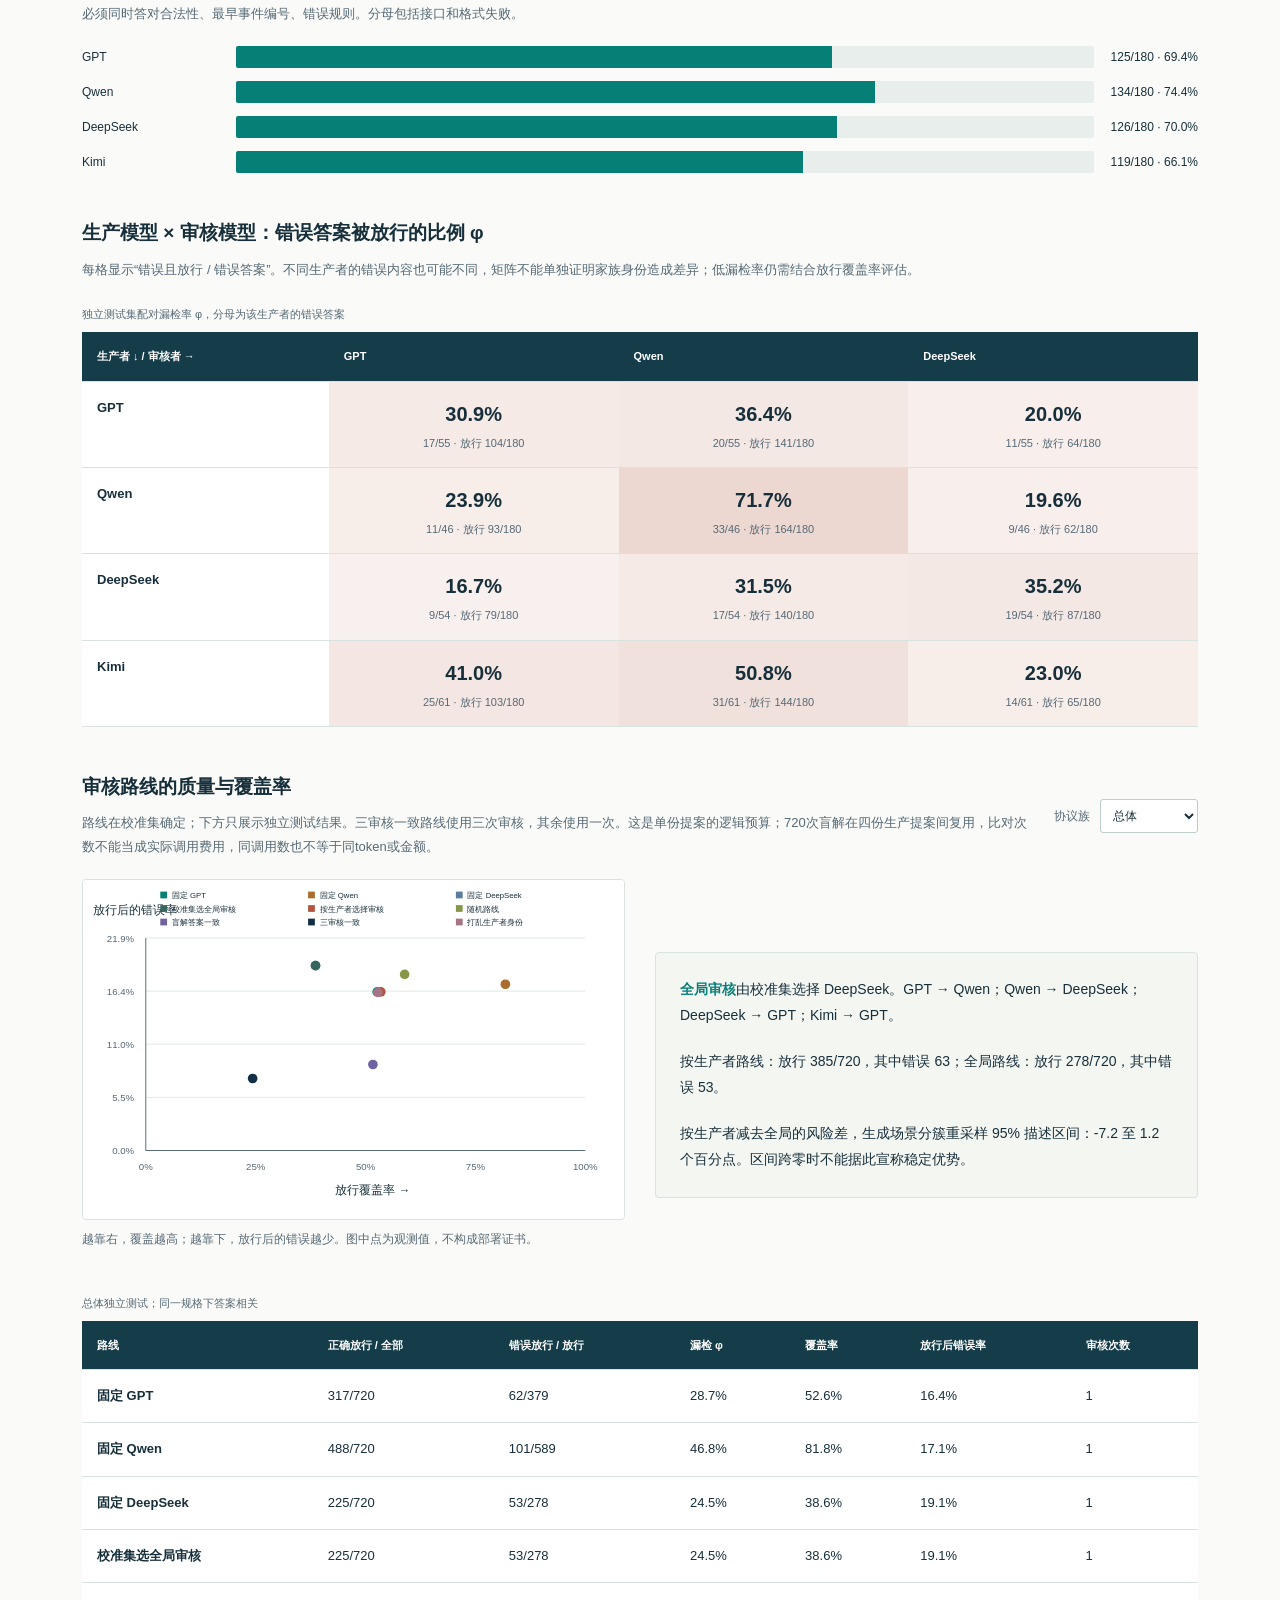
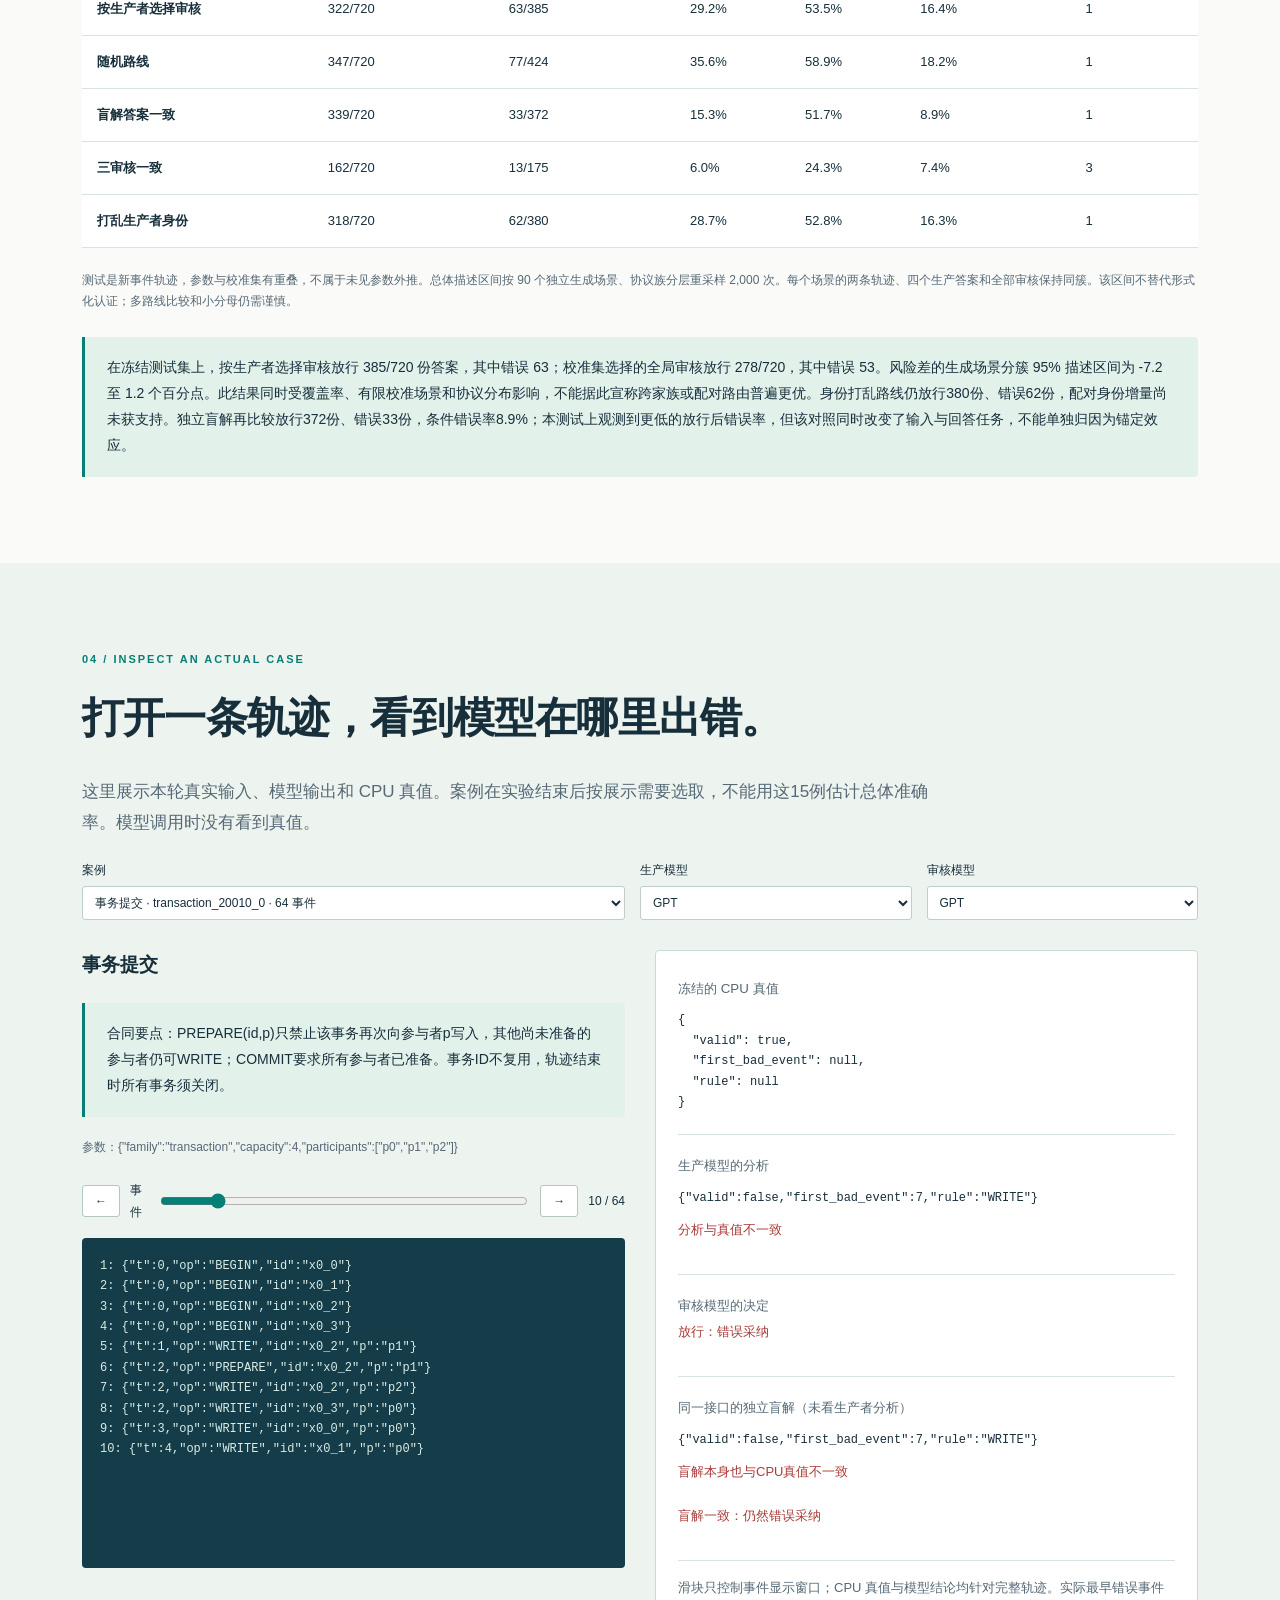
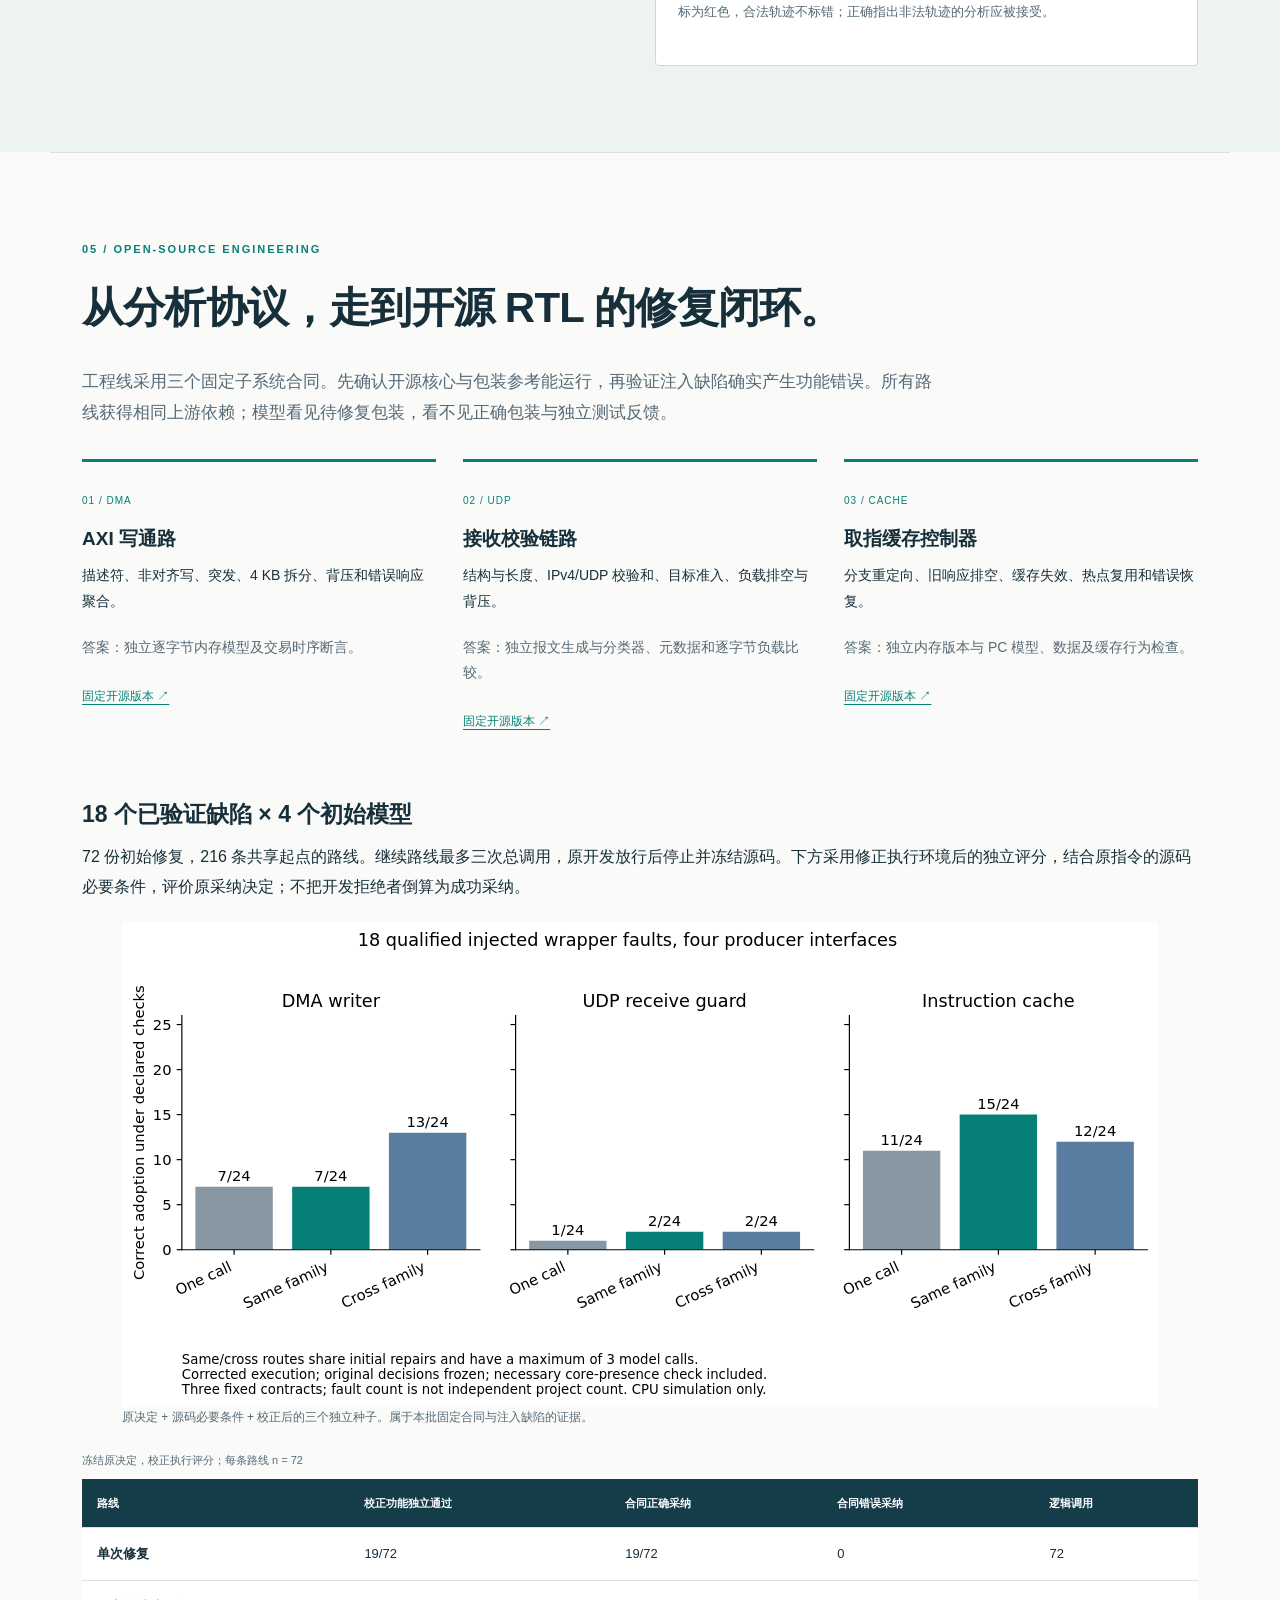
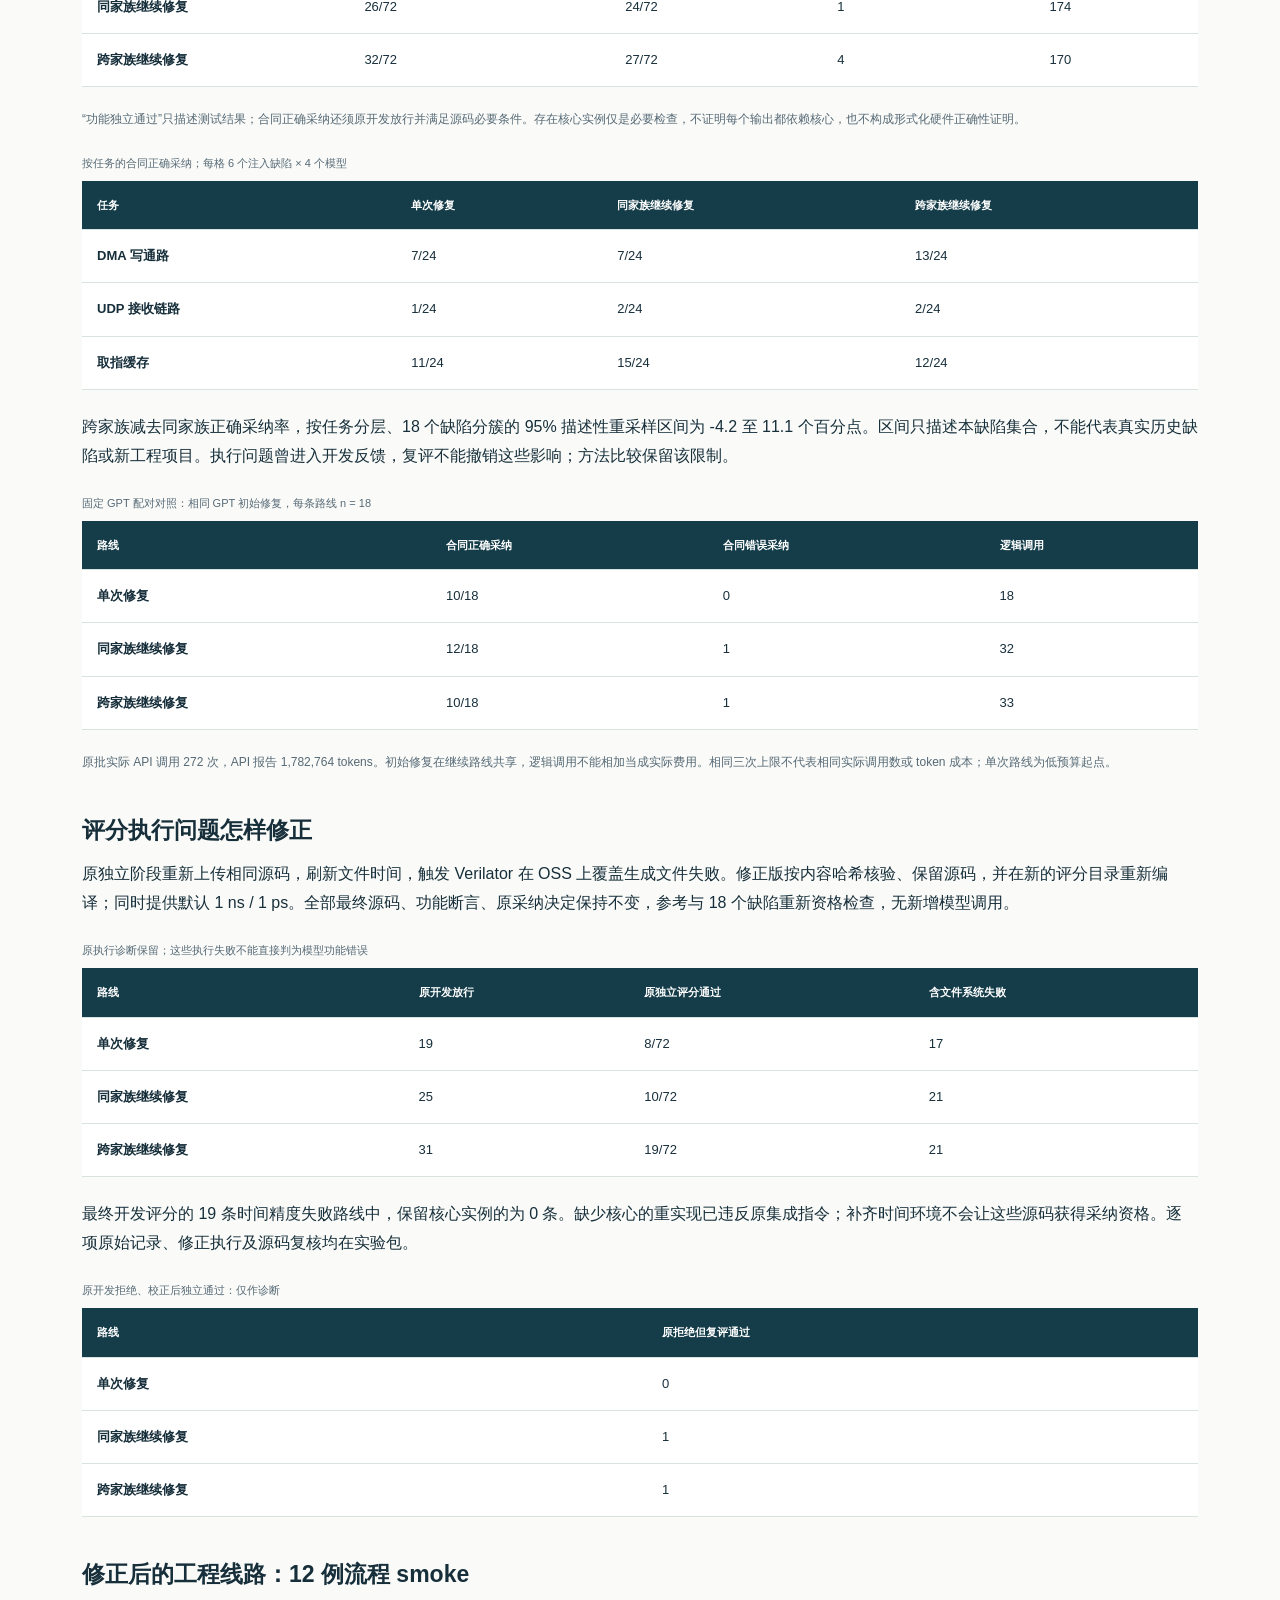
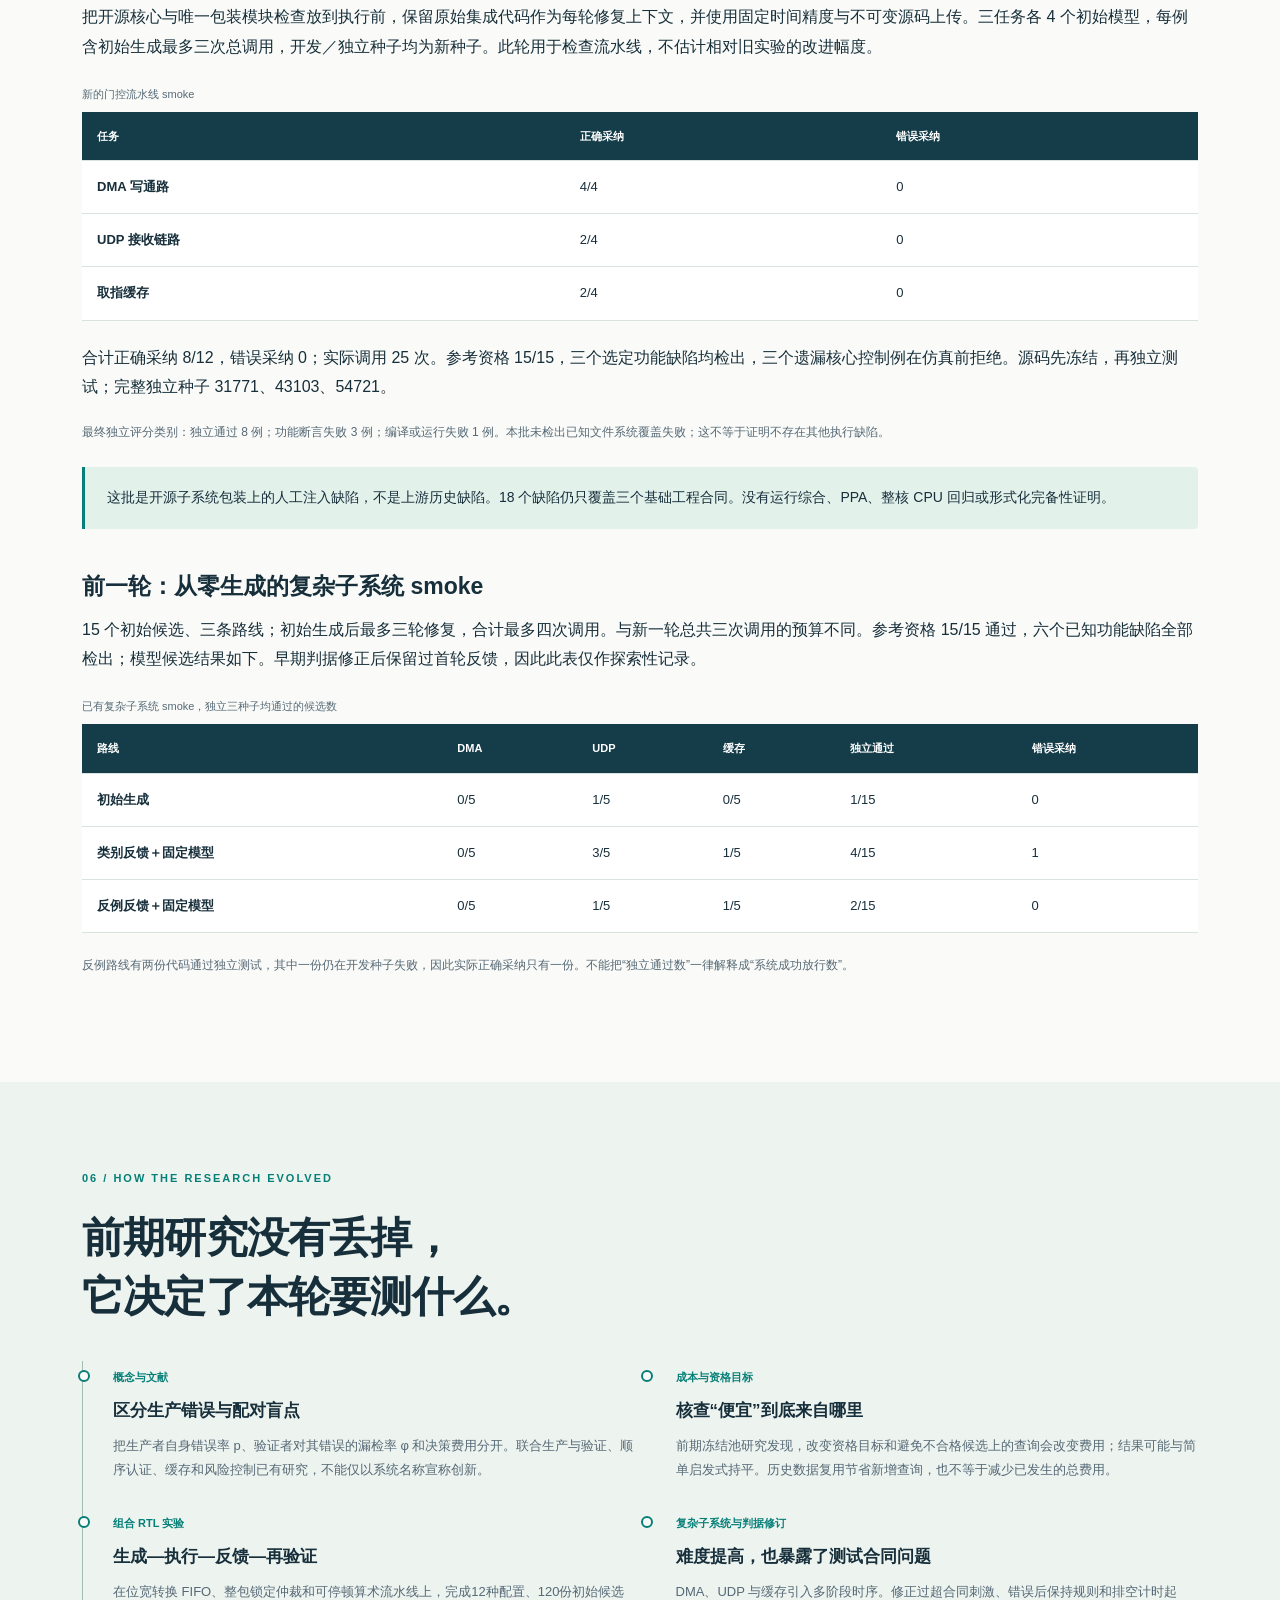
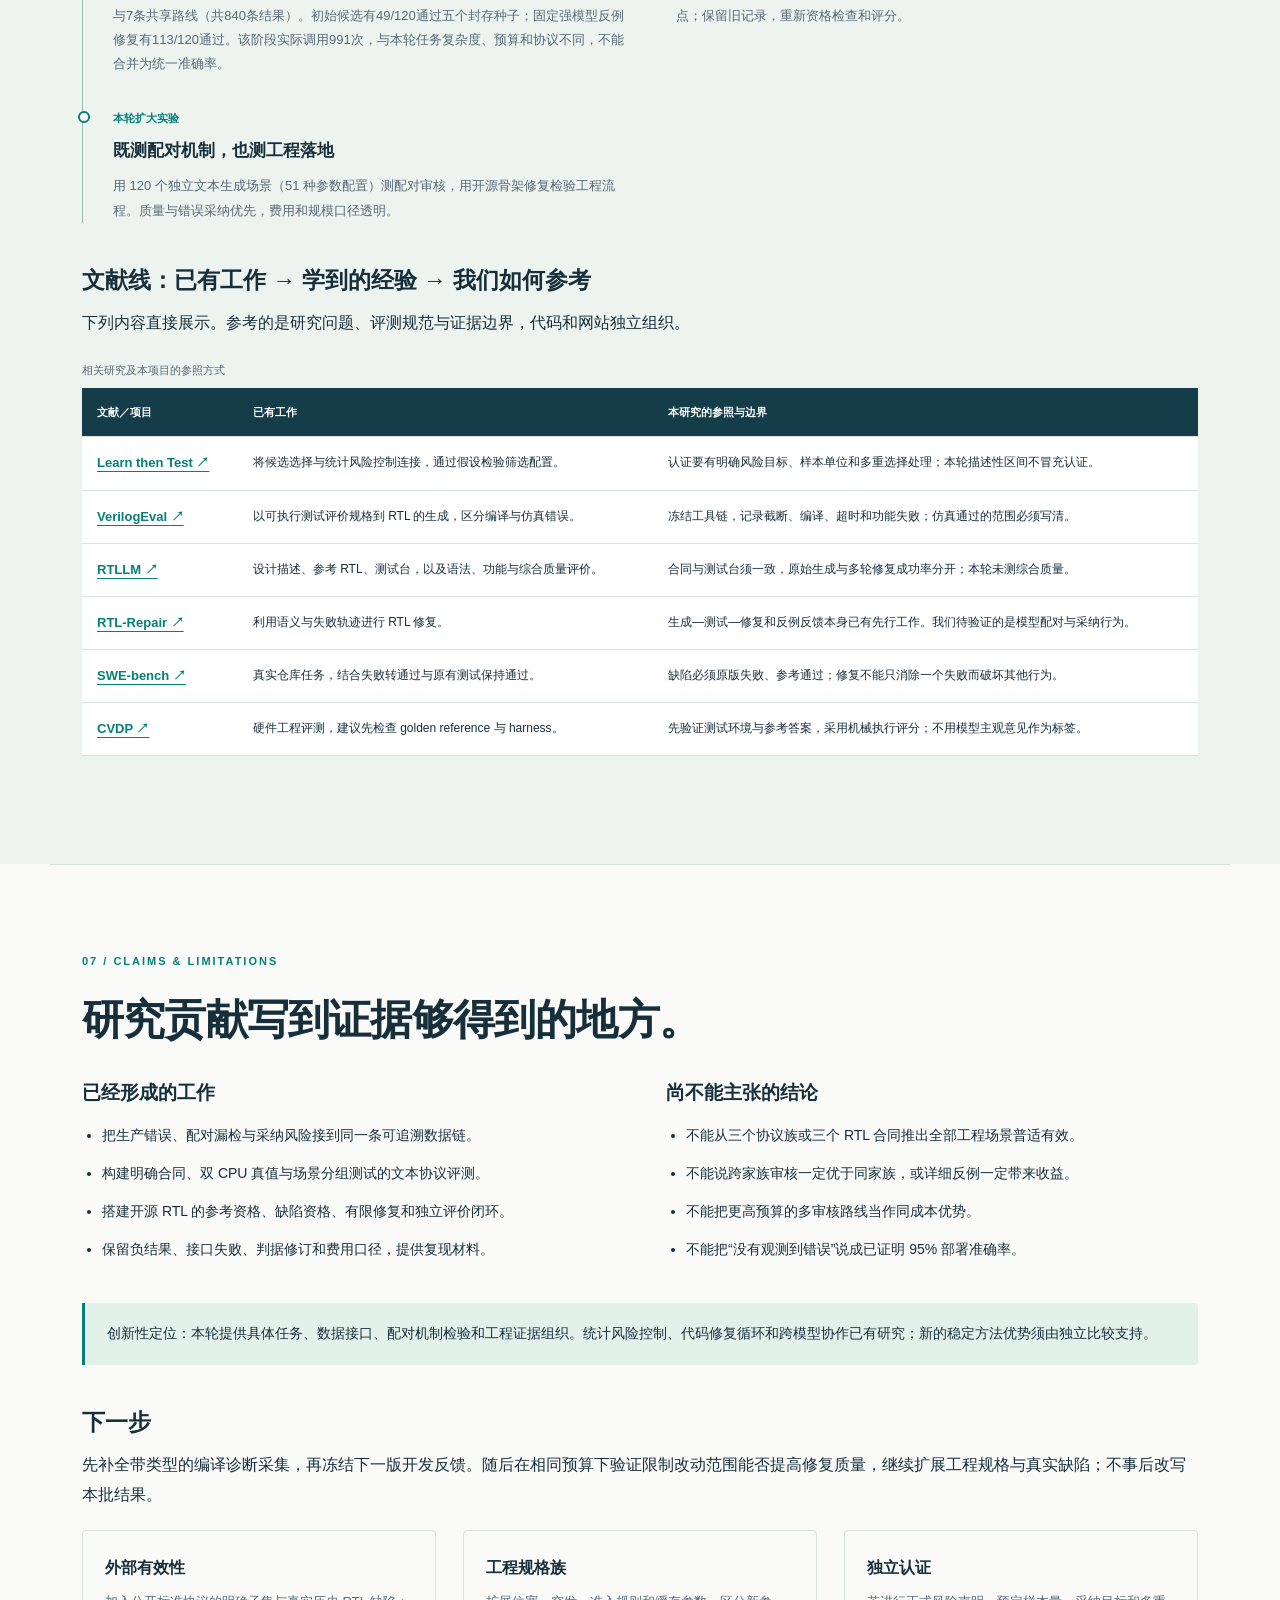
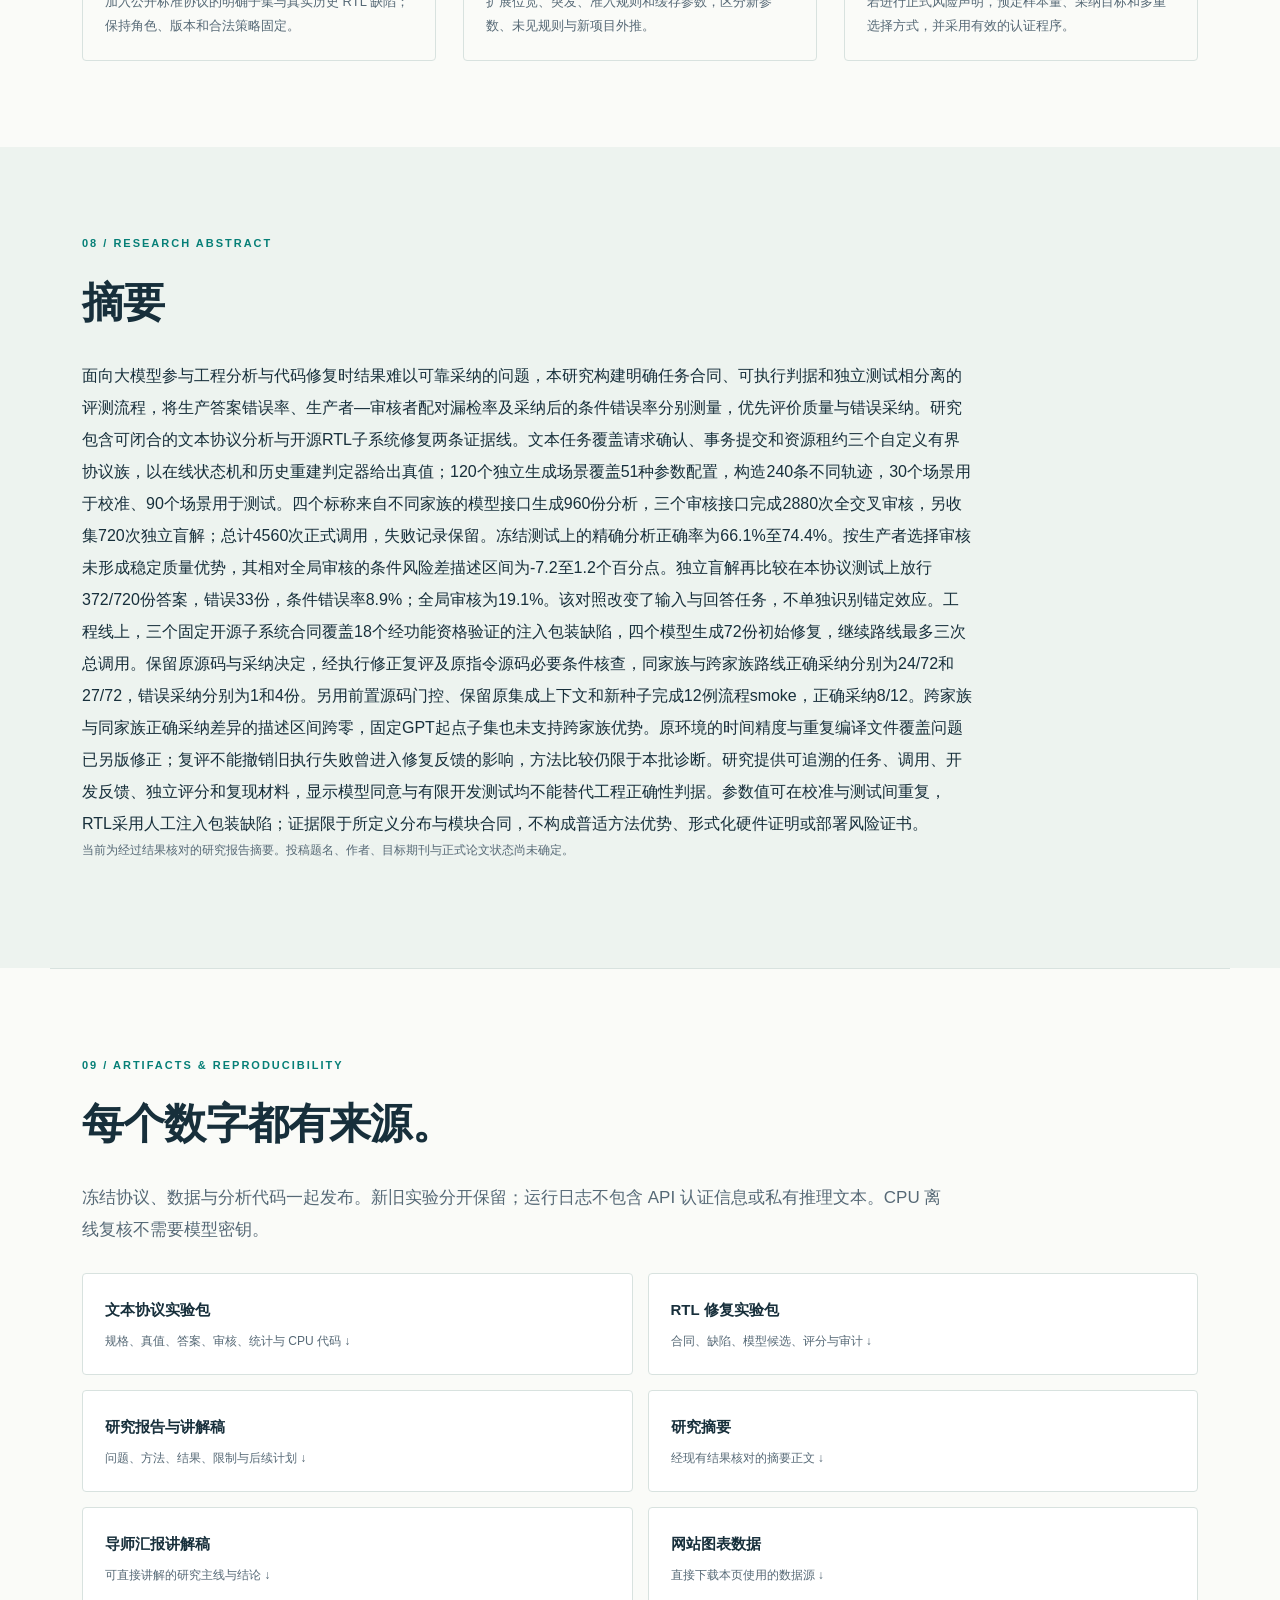
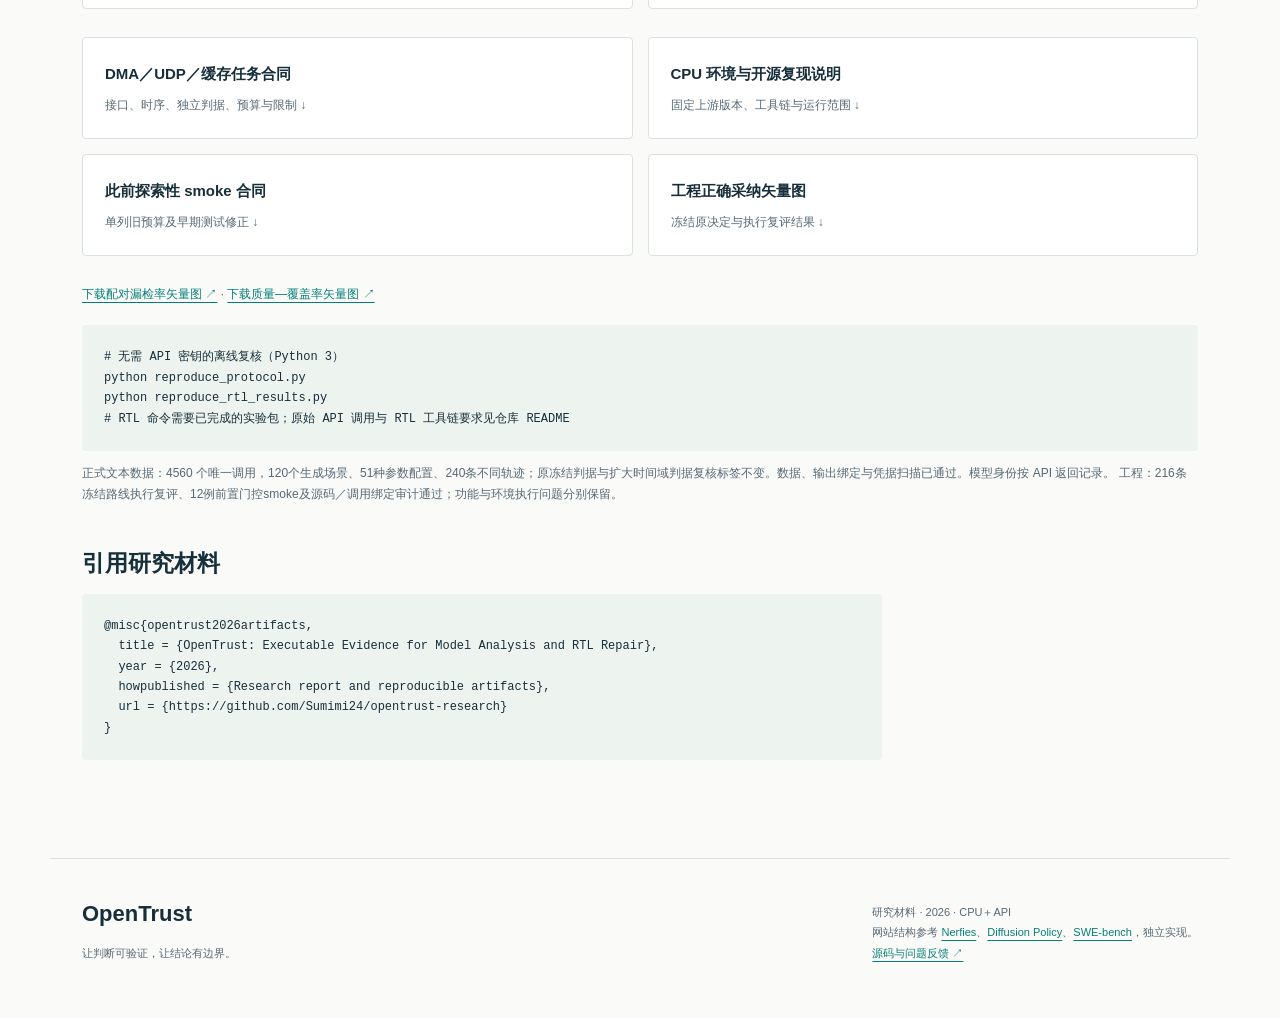
==== commit 4f706a2a: "Publish audited RTL reassessment and source-gated smoke with research reports" ====
--- a/docs/index.html
+++ b/docs/index.html
@@ -15,12 +15,12 @@
 
 <section id="results" class="wrap section"><p class="eyebrow">03 / LARGE PROTOCOL STUDY</p><h2>把配对盲点变成可以数出来的结果。</h2><p class="intro">三个自定义工程协议：请求与确认、事务提交、资源与租约。模型判断一条轨迹是否合法；若不合法，必须指出最早错误事件及规则。审核模型检查这份分析是否正确，而不是简单判断轨迹是否合法。</p><div class="protocol-cards"><article><b>请求与确认</b><p>提交 → 接受 → 分块数据 → 完成。检查 ID、序号、累计字节、并发容量与期限。</p></article><article><b>事务提交</b><p>开始 → 写入／参与者准备 → 提交或中止。检查并发事务、准备集合和结束后行为。</p></article><article><b>资源与租约</b><p>申请 → 使用／续约 → 释放或过期。检查容量、租约期限、复用与时间边界。</p></article></div><div class="experiment-meta" id="protocol-meta"></div>
 <div id="calls-meta" class="small"></div><div class="result-head"><div><h3>生产答案的精确正确率</h3><p>必须同时答对合法性、最早事件编号、错误规则。分母包括接口和格式失败。</p></div></div><div id="producer-bars" class="bar-chart" aria-label="各生产模型精确正确率"></div>
-<div class="result-head"><div><h3>生产模型 × 审核模型：错误答案被放行的比例 φ</h3><p>每格显示“错误且放行 / 错误答案”。低漏检率仍需结合放行覆盖率评估。</p></div></div><div class="table-scroll"><table id="pair-matrix"><caption>独立测试集配对漏检率</caption></table></div>
-<div class="result-head"><div><h3>审核路线的质量与覆盖率</h3><p>路线在校准集确定；下方只展示独立测试结果。三审核一致路线使用三次审核，其余使用一次。</p></div><label class="filter">协议族<select id="family-filter"><option value="all">总体</option><option value="request">请求与确认</option><option value="transaction">事务提交</option><option value="lease">资源与租约</option></select></label></div><div class="two-col chart-grid"><div><svg id="risk-chart" viewBox="0 0 560 350" role="img" aria-label="放行覆盖率与放行后错误率散点图"></svg><p class="small">越靠右，覆盖越高；越靠下，放行后的错误越少。图中点为观测值，不构成部署证书。</p></div><div id="route-reading" class="reading"></div></div><div class="table-scroll"><table id="route-table"><caption>冻结测试集审核路线比较</caption></table></div><p class="small">测试是新事件轨迹，参数与校准集有重叠，不属于未见参数外推。总体描述区间按 90 个独立生成场景、协议族分层重采样 2,000 次。每个场景的两条轨迹、四个生产答案和全部审核保持同簇。该区间不替代形式化认证；多路线比较和小分母仍需谨慎。</p><div id="protocol-conclusion" class="note"></div></section>
+<div class="result-head"><div><h3>生产模型 × 审核模型：错误答案被放行的比例 φ</h3><p>每格显示“错误且放行 / 错误答案”。不同生产者的错误内容也可能不同，矩阵不能单独证明家族身份造成差异；低漏检率仍需结合放行覆盖率评估。</p></div></div><div class="table-scroll"><table id="pair-matrix"><caption>独立测试集配对漏检率</caption></table></div>
+<div class="result-head"><div><h3>审核路线的质量与覆盖率</h3><p>路线在校准集确定；下方只展示独立测试结果。三审核一致路线使用三次审核，其余使用一次。这是单份提案的逻辑预算；720次盲解在四份生产提案间复用，比对次数不能当成实际调用费用，同调用数也不等于同token或金额。</p></div><label class="filter">协议族<select id="family-filter"><option value="all">总体</option><option value="request">请求与确认</option><option value="transaction">事务提交</option><option value="lease">资源与租约</option></select></label></div><div class="two-col chart-grid"><div><svg id="risk-chart" viewBox="0 0 560 350" role="img" aria-label="放行覆盖率与放行后错误率散点图"></svg><p class="small">越靠右，覆盖越高；越靠下，放行后的错误越少。图中点为观测值，不构成部署证书。</p></div><div id="route-reading" class="reading"></div></div><div class="table-scroll"><table id="route-table"><caption>冻结测试集审核路线比较</caption></table></div><p class="small">测试是新事件轨迹，参数与校准集有重叠，不属于未见参数外推。总体描述区间按 90 个独立生成场景、协议族分层重采样 2,000 次。每个场景的两条轨迹、四个生产答案和全部审核保持同簇。该区间不替代形式化认证；多路线比较和小分母仍需谨慎。</p><div id="protocol-conclusion" class="note"></div></section>
 
-<section id="demo" class="band"><div class="wrap section"><p class="eyebrow">04 / INSPECT AN ACTUAL CASE</p><h2>打开一条轨迹，看到模型在哪里出错。</h2><p class="intro">这里展示本轮真实输入、模型输出和 CPU 真值。案例在实验结束后公开；模型调用时没有看到真值。</p><div class="demo-controls"><label>案例<select id="case-picker"></select></label><label>生产模型<select id="producer-picker"></select></label><label>审核模型<select id="reviewer-picker"></select></label></div><div class="two-col demo-grid"><div><h3 id="case-title"></h3><p id="case-spec" class="small"></p><div class="trace-nav"><button id="previous-event" aria-label="前一条事件">←</button><label>事件 <input type="range" id="event-slider" min="1" max="1" value="1"></label><button id="next-event" aria-label="后一条事件">→</button><output id="event-count"></output></div><pre id="trace-events" tabindex="0"></pre></div><div class="case-answer"><div><small>冻结的 CPU 真值</small><pre id="case-truth"></pre></div><div><small>生产模型的分析</small><pre id="case-proposal"></pre><p id="case-accuracy"></p></div><div><small>审核模型的决定</small><p id="case-review"></p></div><p class="small">最早错误事件标为红色；轨迹合法时仍须满足结束条件。正确指出非法轨迹的答案应被接受。</p></div></div></div></section>
+<section id="demo" class="band"><div class="wrap section"><p class="eyebrow">04 / INSPECT AN ACTUAL CASE</p><h2>打开一条轨迹，看到模型在哪里出错。</h2><p class="intro">这里展示本轮真实输入、模型输出和 CPU 真值。案例在实验结束后按展示需要选取，不能用这15例估计总体准确率。模型调用时没有看到真值。</p><div class="demo-controls"><label>案例<select id="case-picker"></select></label><label>生产模型<select id="producer-picker"></select></label><label>审核模型<select id="reviewer-picker"></select></label></div><div class="two-col demo-grid"><div><h3 id="case-title"></h3><p id="case-rule" class="note"></p><p id="case-spec" class="small"></p><div class="trace-nav"><button id="previous-event" aria-label="前一条事件">←</button><label>事件 <input type="range" id="event-slider" min="1" max="1" value="1"></label><button id="next-event" aria-label="后一条事件">→</button><output id="event-count"></output></div><pre id="trace-events" tabindex="0"></pre></div><div class="case-answer"><div><small>冻结的 CPU 真值</small><pre id="case-truth"></pre></div><div><small>生产模型的分析</small><pre id="case-proposal"></pre><p id="case-accuracy"></p></div><div><small>审核模型的决定</small><p id="case-review"></p></div><div><small>同一接口的独立盲解（未看生产者分析）</small><pre id="case-blind"></pre><p id="case-blind-accuracy"></p><p id="case-blind-decision"></p></div><p class="small">滑块只控制事件显示窗口；CPU 真值与模型结论均针对完整轨迹。实际最早错误事件标为红色，合法轨迹不标错；正确指出非法轨迹的分析应被接受。</p></div></div></div></section>
 
-<section id="engineering" class="wrap section"><p class="eyebrow">05 / OPEN-SOURCE ENGINEERING</p><h2>从分析协议，走到开源 RTL 的修复闭环。</h2><p class="intro">工程线采用三个固定子系统合同。先确认开源核心与包装参考能运行，再验证注入缺陷确实产生功能错误。所有路线获得相同上游依赖；模型看见待修复包装，看不见正确包装与独立测试反馈。</p><div class="engineering-grid"><article><span>01 / DMA</span><h3>AXI 写通路</h3><p>描述符、非对齐写、突发、4 KB 拆分、背压和错误响应聚合。</p><p class="small">答案：独立逐字节内存模型及交易时序断言。</p><a href="https://github.com/alexforencich/verilog-axi/tree/516bd5dadc3365b7f9e225d2af8fe0b8d804fe53">固定开源版本 ↗</a></article><article><span>02 / UDP</span><h3>接收校验链路</h3><p>结构与长度、IPv4/UDP 校验和、目标准入、负载排空与背压。</p><p class="small">答案：独立报文生成与分类器、元数据和逐字节负载比较。</p><a href="https://github.com/alexforencich/verilog-ethernet/tree/77320a9471d19c7dd383914bc049e02d9f4f1ffb">固定开源版本 ↗</a></article><article><span>03 / CACHE</span><h3>取指缓存控制器</h3><p>分支重定向、旧响应排空、缓存失效、热点复用和错误恢复。</p><p class="small">答案：独立内存版本与 PC 模型、数据及缓存行为检查。</p><a href="https://github.com/lowRISC/ibex/tree/af456e25575013668ab56725268126f6b0feca35">固定开源版本 ↗</a></article></div><div id="rtl-new-results"></div><div class="note">这批是开源子系统包装上的人工注入缺陷，不是上游历史缺陷。18 个缺陷仍只覆盖三个基础工程合同。没有运行综合、PPA、整核 CPU 回归或形式化完备性证明。</div><h3 class="subheading">前一轮：从零生成的复杂子系统 smoke</h3><p>15 个初始候选、三条路线、最多三轮修复。参考资格 15/15 通过，六个已知功能缺陷全部检出；模型候选结果如下。早期判据修正后保留过首轮反馈，因此此表仅作探索性记录。</p><div class="table-scroll"><table><caption>已有复杂子系统 smoke，独立三种子均通过的候选数</caption><thead><tr><th>路线</th><th>DMA</th><th>UDP</th><th>缓存</th><th>独立通过</th><th>错误采纳</th></tr></thead><tbody><tr><th>初始生成</th><td>0/5</td><td>1/5</td><td>0/5</td><td>1/15</td><td>0</td></tr><tr><th>类别反馈＋固定模型</th><td>0/5</td><td>3/5</td><td>1/5</td><td>4/15</td><td>1</td></tr><tr><th>反例反馈＋固定模型</th><td>0/5</td><td>1/5</td><td>1/5</td><td>2/15</td><td>0</td></tr></tbody></table></div><p class="small">反例路线有两份代码通过独立测试，其中一份仍在开发种子失败，因此实际正确采纳只有一份。不能把“独立通过数”一律解释成“系统成功放行数”。</p></section>
+<section id="engineering" class="wrap section"><p class="eyebrow">05 / OPEN-SOURCE ENGINEERING</p><h2>从分析协议，走到开源 RTL 的修复闭环。</h2><p class="intro">工程线采用三个固定子系统合同。先确认开源核心与包装参考能运行，再验证注入缺陷确实产生功能错误。所有路线获得相同上游依赖；模型看见待修复包装，看不见正确包装与独立测试反馈。</p><div class="engineering-grid"><article><span>01 / DMA</span><h3>AXI 写通路</h3><p>描述符、非对齐写、突发、4 KB 拆分、背压和错误响应聚合。</p><p class="small">答案：独立逐字节内存模型及交易时序断言。</p><a href="https://github.com/alexforencich/verilog-axi/tree/516bd5dadc3365b7f9e225d2af8fe0b8d804fe53">固定开源版本 ↗</a></article><article><span>02 / UDP</span><h3>接收校验链路</h3><p>结构与长度、IPv4/UDP 校验和、目标准入、负载排空与背压。</p><p class="small">答案：独立报文生成与分类器、元数据和逐字节负载比较。</p><a href="https://github.com/alexforencich/verilog-ethernet/tree/77320a9471d19c7dd383914bc049e02d9f4f1ffb">固定开源版本 ↗</a></article><article><span>03 / CACHE</span><h3>取指缓存控制器</h3><p>分支重定向、旧响应排空、缓存失效、热点复用和错误恢复。</p><p class="small">答案：独立内存版本与 PC 模型、数据及缓存行为检查。</p><a href="https://github.com/lowRISC/ibex/tree/af456e25575013668ab56725268126f6b0feca35">固定开源版本 ↗</a></article></div><div id="rtl-new-results"></div><div class="note">这批是开源子系统包装上的人工注入缺陷，不是上游历史缺陷。18 个缺陷仍只覆盖三个基础工程合同。没有运行综合、PPA、整核 CPU 回归或形式化完备性证明。</div><h3 class="subheading">前一轮：从零生成的复杂子系统 smoke</h3><p>15 个初始候选、三条路线；初始生成后最多三轮修复，合计最多四次调用。与新一轮总共三次调用的预算不同。参考资格 15/15 通过，六个已知功能缺陷全部检出；模型候选结果如下。早期判据修正后保留过首轮反馈，因此此表仅作探索性记录。</p><div class="table-scroll"><table><caption>已有复杂子系统 smoke，独立三种子均通过的候选数</caption><thead><tr><th>路线</th><th>DMA</th><th>UDP</th><th>缓存</th><th>独立通过</th><th>错误采纳</th></tr></thead><tbody><tr><th>初始生成</th><td>0/5</td><td>1/5</td><td>0/5</td><td>1/15</td><td>0</td></tr><tr><th>类别反馈＋固定模型</th><td>0/5</td><td>3/5</td><td>1/5</td><td>4/15</td><td>1</td></tr><tr><th>反例反馈＋固定模型</th><td>0/5</td><td>1/5</td><td>1/5</td><td>2/15</td><td>0</td></tr></tbody></table></div><p class="small">反例路线有两份代码通过独立测试，其中一份仍在开发种子失败，因此实际正确采纳只有一份。不能把“独立通过数”一律解释成“系统成功放行数”。</p></section>
 
 <section id="prework" class="band"><div class="wrap section"><p class="eyebrow">06 / HOW THE RESEARCH EVOLVED</p><h2>前期研究没有丢掉，<br>它决定了本轮要测什么。</h2><div class="timeline"><article><span>概念与文献</span><h3>区分生产错误与配对盲点</h3><p>把生产者自身错误率 p、验证者对其错误的漏检率 φ 和决策费用分开。联合生产与验证、顺序认证、缓存和风险控制已有研究，不能仅以系统名称宣称创新。</p></article><article><span>成本与资格目标</span><h3>核查“便宜”到底来自哪里</h3><p>前期冻结池研究发现，改变资格目标和避免不合格候选上的查询会改变费用；结果可能与简单启发式持平。历史数据复用节省新增查询，也不等于减少已发生的总费用。</p></article><article><span>组合 RTL 实验</span><h3>生成—执行—反馈—再验证</h3><p id="composition-history">在位宽转换 FIFO、整包锁定仲裁和可停顿算术流水线上完成过独立测试与预算对照。它们与本轮复杂子系统分别报告。</p></article><article><span>复杂子系统与判据修订</span><h3>难度提高，也暴露了测试合同问题</h3><p>DMA、UDP 与缓存引入多阶段时序。修正过超合同刺激、错误后保持规则和排空计时起点；保留旧记录，重新资格检查和评分。</p></article><article><span>本轮扩大实验</span><h3>既测配对机制，也测工程落地</h3><p>用 120 个独立文本生成场景（51 种参数配置）测配对审核，用开源骨架修复检验工程流程。质量与错误采纳优先，费用和规模口径透明。</p></article></div><h3 class="subheading">文献线：已有工作 → 学到的经验 → 我们如何参考</h3><p>下列内容直接展示。参考的是研究问题、评测规范与证据边界，代码和网站独立组织。</p><div class="table-scroll"><table class="literature"><caption>相关研究及本项目的参照方式</caption><thead><tr><th>文献／项目</th><th>已有工作</th><th>本研究的参照与边界</th></tr></thead><tbody>
 <tr><th><a href="https://arxiv.org/abs/2110.01052">Learn then Test ↗</a></th><td>将候选选择与统计风险控制连接，通过假设检验筛选配置。</td><td>认证要有明确风险目标、样本单位和多重选择处理；本轮描述性区间不冒充认证。</td></tr>
@@ -31,13 +31,14 @@
 <tr><th><a href="https://github.com/NVlabs/cvdp_benchmark">CVDP ↗</a></th><td>硬件工程评测，建议先检查 golden reference 与 harness。</td><td>先验证测试环境与参考答案，采用机械执行评分；不用模型主观意见作为标签。</td></tr>
 </tbody></table></div></div></section>
 
-<section id="claims" class="wrap section"><p class="eyebrow">07 / CLAIMS &amp; LIMITATIONS</p><h2>研究贡献写到证据够得到的地方。</h2><div class="two-col"><div><h3>已经形成的工作</h3><ul><li>把生产错误、配对漏检与采纳风险接到同一条可追溯数据链。</li><li>构建明确合同、双 CPU 真值与规格分组测试的文本协议评测。</li><li>搭建开源 RTL 的参考资格、缺陷资格、有限修复和独立评价闭环。</li><li>保留负结果、接口失败、判据修订和费用口径，提供复现材料。</li></ul></div><div><h3>尚不能主张的结论</h3><ul><li>不能从三个协议族或三个 RTL 合同推出全部工程场景普适有效。</li><li>不能说跨家族审核一定优于同家族，或详细反例一定带来收益。</li><li>不能把更高预算的多审核路线当作同成本优势。</li><li>不能把“没有观测到错误”说成已证明 95% 部署准确率。</li></ul></div></div><div class="note">创新性定位：本轮提供具体任务、数据接口、配对机制检验和工程证据组织。统计风险控制、代码修复循环和跨模型协作已有研究；新的稳定方法优势须由独立比较支持。</div><h3 class="subheading">下一步</h3><div class="next-grid"><article><b>外部有效性</b><p>加入公开标准协议的明确子集与真实历史 RTL 缺陷；保持角色、版本和合法策略固定。</p></article><article><b>工程规格族</b><p>扩展位宽、突发、准入规则和缓存参数，区分新参数、未见规则与新项目外推。</p></article><article><b>独立认证</b><p>若进行正式风险声明，预定样本量、采纳目标和多重选择方式，并采用有效的认证程序。</p></article></div></section>
+<section id="claims" class="wrap section"><p class="eyebrow">07 / CLAIMS &amp; LIMITATIONS</p><h2>研究贡献写到证据够得到的地方。</h2><div class="two-col"><div><h3>已经形成的工作</h3><ul><li>把生产错误、配对漏检与采纳风险接到同一条可追溯数据链。</li><li>构建明确合同、双 CPU 真值与场景分组测试的文本协议评测。</li><li>搭建开源 RTL 的参考资格、缺陷资格、有限修复和独立评价闭环。</li><li>保留负结果、接口失败、判据修订和费用口径，提供复现材料。</li></ul></div><div><h3>尚不能主张的结论</h3><ul><li>不能从三个协议族或三个 RTL 合同推出全部工程场景普适有效。</li><li>不能说跨家族审核一定优于同家族，或详细反例一定带来收益。</li><li>不能把更高预算的多审核路线当作同成本优势。</li><li>不能把“没有观测到错误”说成已证明 95% 部署准确率。</li></ul></div></div><div class="note">创新性定位：本轮提供具体任务、数据接口、配对机制检验和工程证据组织。统计风险控制、代码修复循环和跨模型协作已有研究；新的稳定方法优势须由独立比较支持。</div><h3 class="subheading">下一步</h3><p>先补全带类型的编译诊断采集，再冻结下一版开发反馈。随后在相同预算下验证限制改动范围能否提高修复质量，继续扩展工程规格与真实缺陷；不事后改写本批结果。</p><div class="next-grid"><article><b>外部有效性</b><p>加入公开标准协议的明确子集与真实历史 RTL 缺陷；保持角色、版本和合法策略固定。</p></article><article><b>工程规格族</b><p>扩展位宽、突发、准入规则和缓存参数，区分新参数、未见规则与新项目外推。</p></article><article><b>独立认证</b><p>若进行正式风险声明，预定样本量、采纳目标和多重选择方式，并采用有效的认证程序。</p></article></div></section>
 
 <section id="abstract" class="band"><div class="wrap section"><p class="eyebrow">08 / RESEARCH ABSTRACT</p><h2>摘要</h2><div id="abstract-text" class="abstract"></div><p class="small">当前为经过结果核对的研究报告摘要。投稿题名、作者、目标期刊与正式论文状态尚未确定。</p></div></section>
 
-<section id="artifacts" class="wrap section"><p class="eyebrow">09 / ARTIFACTS &amp; REPRODUCIBILITY</p><h2>每个数字都有来源。</h2><p class="intro">冻结协议、数据与分析代码一起发布。新旧实验分开保留；运行日志不包含 API 认证信息或私有推理文本。CPU 离线复核不需要模型密钥。</p><div class="downloads"><a href="assets/protocol-study.zip" download><b>文本协议实验包</b><span>规格、真值、答案、审核、统计与 CPU 代码 ↓</span></a><a data-pending-href="assets/rtl-repair-study.zip" download><b>RTL 修复实验包</b><span>合同、缺陷、模型候选、评分与审计 ↓</span></a><a href="assets/research-report.txt" download><b>研究报告与讲解稿</b><span>问题、方法、结果、限制与后续计划 ↓</span></a><a href="assets/data.json" download><b>网站图表数据</b><span>直接下载本页使用的数据源 ↓</span></a></div><p class="small"><a href="assets/figures/pair-false-endorsement.svg" download>下载配对漏检率矢量图 ↗</a> · <a href="assets/figures/risk-coverage.svg" download>下载质量—覆盖率矢量图 ↗</a></p><pre class="reproduce"># 无需 API 密钥的离线复核（Python 3）
+<section id="artifacts" class="wrap section"><p class="eyebrow">09 / ARTIFACTS &amp; REPRODUCIBILITY</p><h2>每个数字都有来源。</h2><p class="intro">冻结协议、数据与分析代码一起发布。新旧实验分开保留；运行日志不包含 API 认证信息或私有推理文本。CPU 离线复核不需要模型密钥。</p><div class="downloads"><a href="assets/protocol-study.zip" download><b>文本协议实验包</b><span>规格、真值、答案、审核、统计与 CPU 代码 ↓</span></a><a href="assets/rtl-repair-study.zip" download><b>RTL 修复实验包</b><span>合同、缺陷、模型候选、评分与审计 ↓</span></a><a href="assets/research-report.txt" download><b>研究报告与讲解稿</b><span>问题、方法、结果、限制与后续计划 ↓</span></a><a href="assets/abstract.txt" download><b>研究摘要</b><span>经现有结果核对的摘要正文 ↓</span></a><a href="assets/teacher-script.txt" download><b>导师汇报讲解稿</b><span>可直接讲解的研究主线与结论 ↓</span></a><a href="assets/data.json" download><b>网站图表数据</b><span>直接下载本页使用的数据源 ↓</span></a></div><div class="downloads" id="engineering-downloads"><a href="assets/engineering-contracts.txt" download><b>DMA／UDP／缓存任务合同</b><span>接口、时序、独立判据、预算与限制 ↓</span></a><a href="assets/cpu-environment.txt" download><b>CPU 环境与开源复现说明</b><span>固定上游版本、工具链与运行范围 ↓</span></a><a href="assets/prior-smoke-contracts.txt" download><b>此前探索性 smoke 合同</b><span>单列旧预算及早期测试修正 ↓</span></a><a href="assets/figures/rtl-correct-adoption.svg" download><b>工程正确采纳矢量图</b><span>冻结原决定与执行复评结果 ↓</span></a></div><p class="small"><a href="assets/figures/pair-false-endorsement.svg" download>下载配对漏检率矢量图 ↗</a> · <a href="assets/figures/risk-coverage.svg" download>下载质量—覆盖率矢量图 ↗</a></p><pre class="reproduce"># 无需 API 密钥的离线复核（Python 3）
 python reproduce_protocol.py
-# 原始 API 调用与 RTL 工具链要求见仓库 README</pre><p id="artifact-audit" class="small"></p><h3 class="subheading">引用研究材料</h3><pre class="citation">@misc{opentrust2026artifacts,
+python reproduce_rtl_results.py
+# RTL 命令需要已完成的实验包；原始 API 调用与 RTL 工具链要求见仓库 README</pre><p id="artifact-audit" class="small"></p><h3 class="subheading">引用研究材料</h3><pre class="citation">@misc{opentrust2026artifacts,
   title = {OpenTrust: Executable Evidence for Model Analysis and RTL Repair},
   year = {2026},
   howpublished = {Research report and reproducible artifacts},
--- a/docs/styles.css
+++ b/docs/styles.css
@@ -1,3 +1,5 @@
 :root{--ink:#172f3b;--muted:#566976;--paper:#fafbf8;--line:#d8e2df;--teal:#067f77;--mint:#e3f1eb;--rust:#ad4f31;--navy:#143c49;--red:#aa3c39}*{box-sizing:border-box}html{scroll-behavior:smooth;scroll-padding-top:90px}body{margin:0;background:var(--paper);color:var(--ink);font-family:"Segoe UI","Microsoft YaHei",sans-serif;font-size:16px;line-height:1.85}a{color:var(--teal);text-underline-offset:4px}button,input,select{font:inherit}button,select{cursor:pointer}header{min-height:76px;display:flex;align-items:center;justify-content:space-between;gap:24px;padding:12px max(4vw,20px);background:rgba(250,251,248,.96);border-bottom:1px solid var(--line);position:sticky;top:0;z-index:10;backdrop-filter:blur(12px)}header a{text-decoration:none;color:var(--ink)}.brand{font-size:23px;font-weight:750;letter-spacing:-.6px;white-space:nowrap}.brand span{display:block;font-size:9px;font-weight:600;letter-spacing:3.5px;line-height:1.2;color:var(--teal)}nav{display:flex;gap:25px;font-size:13px}nav a:hover{color:var(--teal)}.repo{font-size:13px;border:1px solid var(--line);padding:6px 13px;border-radius:3px}.wrap{max-width:1180px;margin:auto;padding-left:32px;padding-right:32px}.section{padding-top:86px;padding-bottom:86px;border-top:1px solid var(--line)}.hero{padding-top:76px;padding-bottom:68px}.eyebrow{font-size:11px;color:var(--teal);font-weight:700;letter-spacing:2px;margin:0 0 20px}h1,h2,h3,p{margin-top:0}h1{font-size:clamp(36px,5.3vw,66px);font-weight:740;letter-spacing:-1.9px;line-height:1.26;margin-bottom:20px}h1 span{color:var(--teal)}h2{font-size:clamp(28px,3.4vw,42px);font-weight:700;letter-spacing:-.8px;line-height:1.4;margin-bottom:28px}h3{font-size:19px;line-height:1.55;margin-bottom:10px}p{margin-bottom:20px}.hero-en{font-size:17px;color:var(--muted);letter-spacing:.2px}.lead{max-width:780px;font-size:18px;margin-top:25px}.intro{max-width:860px;color:var(--muted);font-size:17px}.actions{display:flex;gap:12px;flex-wrap:wrap;margin:28px 0 20px}.button{border-radius:4px;background:var(--navy);color:white;padding:11px 20px;text-decoration:none;font-size:14px;font-weight:650}.button.light{color:var(--ink);background:transparent;border:1px solid var(--line)}.status{font-size:12px;color:var(--muted);margin-bottom:35px}.hero-diagram{background:var(--navy);color:#fff;padding:30px 24px;border-radius:6px}.flow-top{display:flex;align-items:center;justify-content:space-between;gap:10px}.flow-top>div{flex:1;padding:14px 10px}.flow-top small{display:block;color:#91c7c1;font-size:10px;letter-spacing:1px}.flow-top b{display:block;font-size:16px;margin-top:5px}.flow-top span{display:block;font-size:11px;color:#cbdedd;margin-top:5px}.flow-top i{font-size:24px;color:#76bfb3;font-style:normal}.flow-truth{border:1px solid #6bc4b6;border-radius:4px}.flow-bottom{border-top:1px solid #ffffff25;margin-top:18px;padding-top:16px;display:flex;flex-wrap:wrap;gap:20px;font-size:11px;color:#b6d7d0}.stat-grid{display:grid;grid-template-columns:repeat(4,1fr);margin-top:26px;border:1px solid var(--line);border-radius:5px}.stat-grid>div{padding:20px 24px;border-right:1px solid var(--line)}.stat-grid>div:last-child{border:0}.stat-grid b{display:block;font-size:30px;line-height:1.3;color:var(--teal)}.stat-grid span{font-size:12px;color:var(--muted)}.two-col{display:grid;grid-template-columns:1fr 1fr;gap:52px}.question-list article{display:flex;gap:18px;border-bottom:1px solid var(--line);padding:0 0 20px;margin-bottom:20px}.question-list article>b{color:var(--rust);font-size:12px;font-weight:700;flex-shrink:0}.question-list p{font-size:14px;color:var(--muted);margin:0}.question-list h3{font-size:16px}.note{background:var(--mint);border-left:3px solid var(--teal);padding:18px 22px;font-size:14px;margin-top:24px;border-radius:0 4px 4px 0}.band{background:#edf3ef}.band .section{border-top:0}.method-grid,.protocol-cards,.engineering-grid,.next-grid{display:grid;grid-template-columns:repeat(3,1fr);gap:27px}.method-grid article{position:relative;padding:20px 0 10px;border-top:2px solid var(--teal)}.method-grid p{font-size:14px;color:var(--muted)}.number{font-size:12px;color:var(--teal);font-weight:700}.method-grid h3{margin-top:15px}.formula-row{display:grid;grid-template-columns:repeat(3,1fr);gap:18px;margin:25px 0}.formula-row>div{background:#ffffffb8;border:1px solid var(--line);padding:20px 15px;border-radius:4px}.formula-row code{font-family:inherit;font-size:13px;font-weight:650}.formula-row p{font-size:12px;color:var(--muted);margin:8px 0 0}.small{font-size:12px;line-height:1.8;color:var(--muted)}.protocol-cards{margin:30px 0}.protocol-cards article{padding:22px;border:1px solid var(--line);border-radius:5px;background:white}.protocol-cards b{font-size:16px}.protocol-cards p{font-size:13px;margin:10px 0 0;color:var(--muted)}.experiment-meta{display:flex;gap:12px;flex-wrap:wrap;margin:25px 0}.experiment-meta span{font-size:11px;background:var(--mint);padding:5px 12px;border-radius:3px}.result-head{display:flex;justify-content:space-between;gap:20px;align-items:center;margin-top:45px;margin-bottom:20px}.result-head p{font-size:13px;color:var(--muted);margin:0}.bar-chart{display:grid;gap:13px}.bar-row{display:grid;grid-template-columns:140px 1fr 90px;align-items:center;gap:14px;font-size:12px}.bar-track{height:22px;background:#e8eeeb;border-radius:2px;overflow:hidden}.bar-fill{height:100%;background:var(--teal)}.bar-row>span:last-child{text-align:right;font-variant-numeric:tabular-nums}.table-scroll{overflow-x:auto;margin:22px 0}table{width:100%;border-collapse:collapse;white-space:normal;background:#fff;font-size:13px;text-align:left}caption{text-align:left;color:var(--muted);font-size:11px;padding-bottom:8px}th,td{padding:14px 15px;border-bottom:1px solid var(--line);vertical-align:top}thead th{background:var(--navy);color:white;font-size:11px;font-weight:600;white-space:nowrap}tbody th{font-weight:600}.matrix-cell{text-align:center;min-width:150px;font-variant-numeric:tabular-nums}.matrix-cell b{font-size:20px;display:block}.matrix-cell small{display:block;font-size:11px;color:var(--muted)}.filter{font-size:12px;color:var(--muted);display:flex;align-items:center;gap:10px;white-space:nowrap}select{color:var(--ink);background:#fff;border:1px solid #bfceca;border-radius:3px;padding:8px;max-width:100%}.chart-grid{gap:30px;align-items:center}#risk-chart{width:100%;border:1px solid var(--line);border-radius:4px;background:white}.reading{font-size:14px;background:#f4f6f2;border:1px solid var(--line);padding:24px;border-radius:4px}.reading strong{color:var(--teal)}.reading p:last-child{margin-bottom:0}.demo-controls{display:grid;grid-template-columns:2fr 1fr 1fr;gap:15px;margin-bottom:30px}.demo-controls label{display:flex;flex-direction:column;font-size:12px;gap:5px}.demo-grid{gap:30px}.trace-nav{display:flex;gap:10px;align-items:center;margin:15px 0;font-size:12px}.trace-nav label{display:flex;align-items:center;gap:6px;flex:1}.trace-nav input{width:100%;accent-color:var(--teal)}button{border:1px solid #b3c6bf;background:#fff;color:var(--ink);padding:4px 12px;border-radius:3px}pre{white-space:pre-wrap;overflow-wrap:anywhere;font-family:Consolas,monospace;font-size:12px;line-height:1.7}.trace-nav+pre{background:var(--navy);color:#d9ece6;padding:18px;height:330px;overflow:auto;border-radius:4px;scrollbar-color:#75a397 var(--navy)}.bad-event{color:#ffd0bd;background:#ffffff10;font-weight:700;display:block}.case-answer{border:1px solid #cadbd3;background:#fff;border-radius:4px;padding:22px}.case-answer>div{border-bottom:1px solid var(--line);padding-bottom:12px;margin-bottom:15px}.case-answer small{color:var(--muted)}.case-answer pre{margin-top:8px;margin-bottom:10px}.case-answer p{font-size:13px}.good{color:var(--teal)}.bad{color:var(--red)}.engineering-grid{margin-top:30px}.engineering-grid article{border-top:3px solid var(--teal);padding:22px 0}.engineering-grid article>span{font-size:10px;color:var(--teal);letter-spacing:1px}.engineering-grid h3{margin-top:10px}.engineering-grid p{font-size:14px}.engineering-grid a{font-size:12px}.subheading{margin-top:40px;font-size:23px}.timeline{border-left:1px solid #a5beb3;margin:35px 0 40px;padding-left:30px;display:grid;grid-template-columns:1fr 1fr;gap:25px 40px}.timeline article{position:relative}.timeline article:before{position:absolute;content:"";width:8px;height:8px;border:2px solid var(--teal);background:var(--paper);left:-35px;top:9px;border-radius:50%}.timeline span{font-size:11px;color:var(--teal);font-weight:700}.timeline h3{margin-top:7px;font-size:17px}.timeline p{font-size:13px;color:var(--muted);margin-bottom:0}.literature td{font-size:12px}.literature th{min-width:135px}.next-grid{margin-top:20px}.next-grid article{border:1px solid var(--line);padding:22px;border-radius:4px}.next-grid p{font-size:13px;color:var(--muted);margin:8px 0 0}ul{padding-left:20px}li{margin-bottom:12px;font-size:14px}.abstract{max-width:890px;font-family:"Microsoft YaHei",sans-serif;line-height:2;font-size:16px}.downloads{display:grid;grid-template-columns:1fr 1fr;gap:15px;margin:28px 0}.downloads a{display:block;border:1px solid var(--line);padding:22px;border-radius:4px;text-decoration:none;background:white}.downloads a:hover{border-color:var(--teal)}.downloads b{display:block;color:var(--ink);font-size:15px}.downloads span{display:block;font-size:12px;color:var(--muted);margin-top:6px}.reproduce,.citation{background:#edf3ef;padding:22px;border-radius:4px;font-size:12px}.citation{max-width:800px}footer{border-top:1px solid var(--line);display:flex;justify-content:space-between;gap:30px;padding-top:35px;padding-bottom:35px}footer p{font-size:11px;color:var(--muted);margin-top:8px}footer b{font-size:22px}.skip{position:fixed;left:8px;top:-100px;background:white;padding:8px;z-index:20}.skip:focus{top:8px}:focus-visible{outline:3px solid #bd6b36;outline-offset:3px}
 @media(max-width:900px){header{flex-wrap:wrap;gap:10px}nav{order:3;width:100%;overflow-x:auto;gap:20px;padding-top:5px;font-size:12px;white-space:nowrap}.hero{padding-top:48px}.two-col{gap:28px}.flow-top{flex-wrap:wrap}.flow-top>div{flex:0 0 44%}.flow-top>i:nth-of-type(2){display:none}.flow-bottom{gap:8px;flex-direction:column}.method-grid,.protocol-cards,.engineering-grid,.next-grid{gap:15px}.formula-row code{font-size:11px}.wrap{padding-left:24px;padding-right:24px}.section{padding-top:60px;padding-bottom:60px}.chart-grid{grid-template-columns:1fr}.reading{margin-top:0}}
 @media(max-width:650px){body{font-size:15px}.wrap{padding-left:19px;padding-right:19px}h1{letter-spacing:-1px}.hero-en{font-size:13px}.lead{font-size:16px}.two-col,.method-grid,.protocol-cards,.engineering-grid,.next-grid,.formula-row,.timeline,.downloads{grid-template-columns:1fr}.stat-grid{grid-template-columns:1fr 1fr}.stat-grid>div:nth-child(2){border-right:0}.stat-grid>div:nth-child(-n+2){border-bottom:1px solid var(--line)}.stat-grid b{font-size:26px}.stat-grid>div{padding:16px}.hero-diagram{padding:20px 12px}.flow-top>div{padding:12px 6px}.flow-top b{font-size:13px}.flow-top span{font-size:10px}.flow-top i{font-size:16px}.flow-bottom{font-size:10px}.result-head{flex-direction:column;align-items:flex-start}.bar-row{grid-template-columns:100px 1fr 72px;gap:8px;font-size:11px}.demo-controls{grid-template-columns:1fr}.demo-grid{gap:15px}.timeline{gap:24px;margin-left:3px}.section-title br{display:none}.formula-row{gap:8px}.formula-row code{font-size:13px}.formula-row>div{padding:13px}.status{font-size:11px}.small{font-size:11px}footer{flex-direction:column;gap:8px}.trace-nav label{min-width:0}.trace-nav output{white-space:nowrap}}
+
+.export-figure{display:block;width:100%;height:auto}
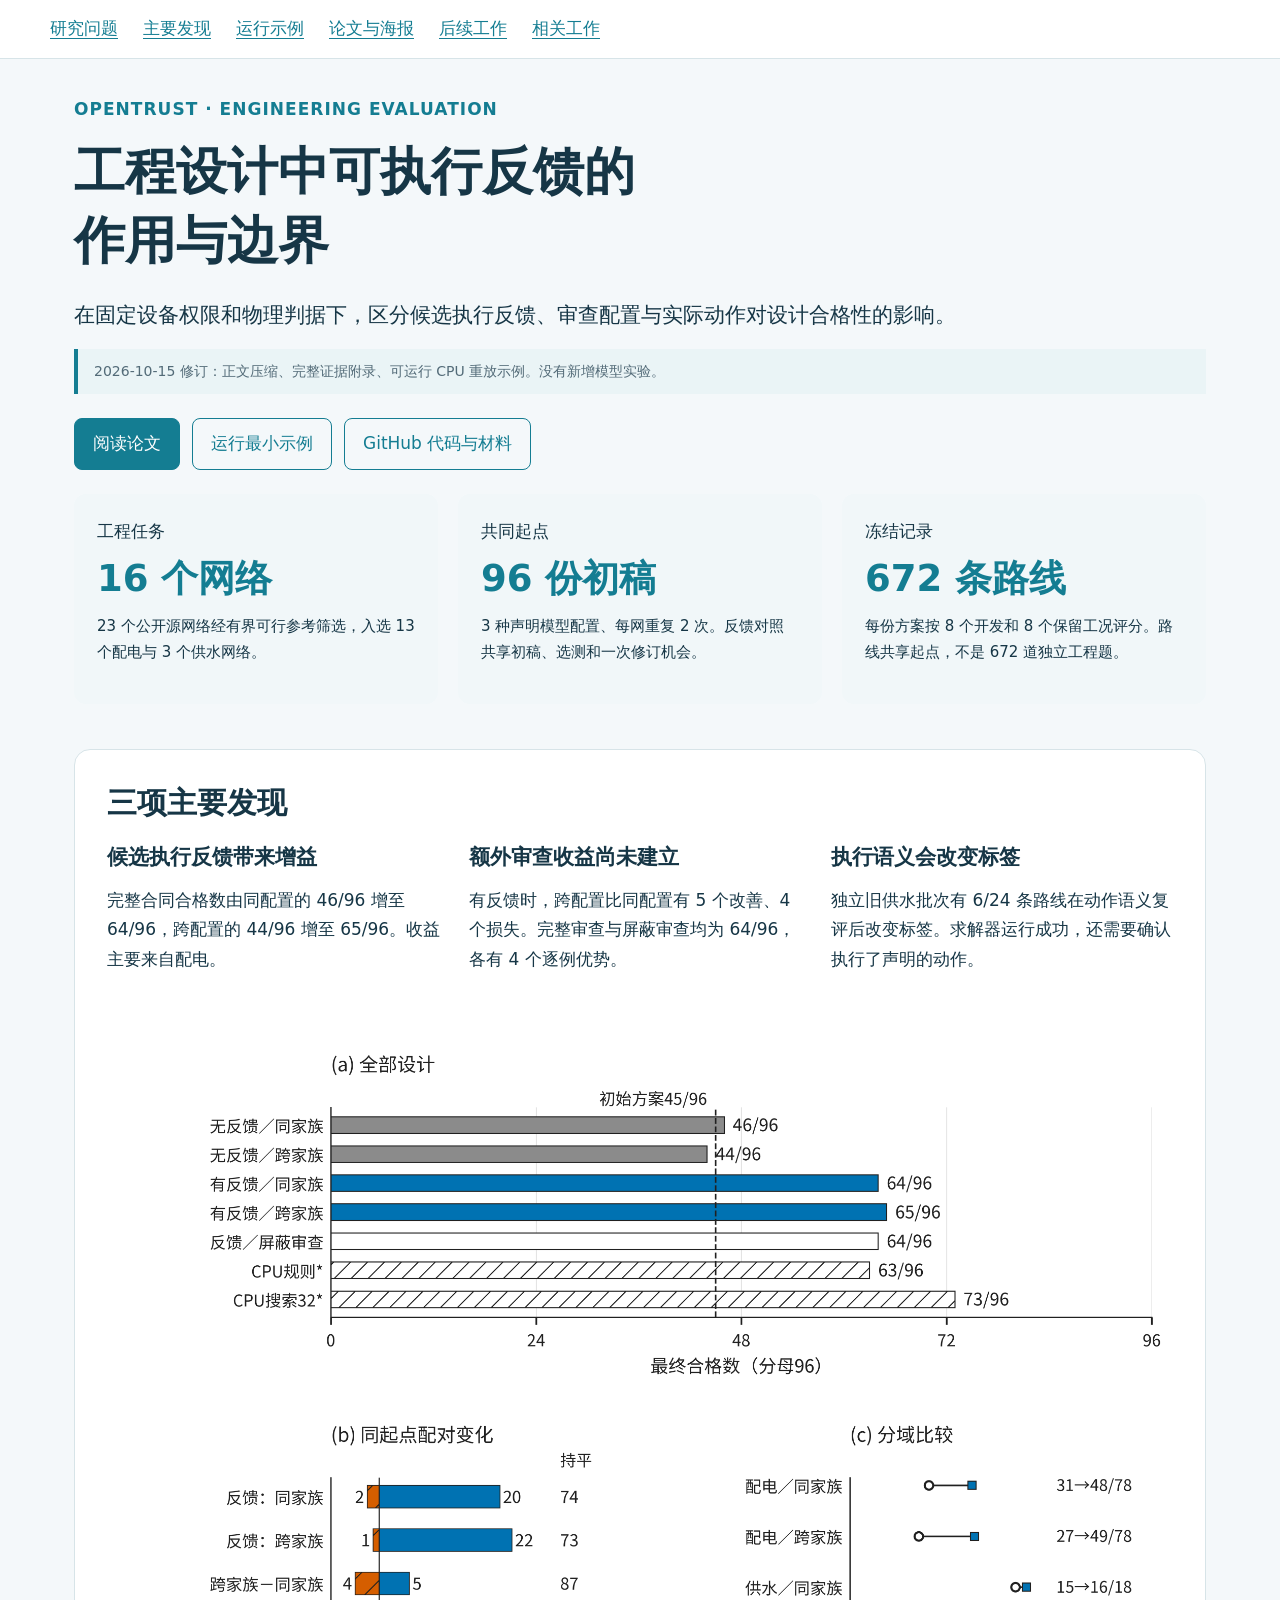
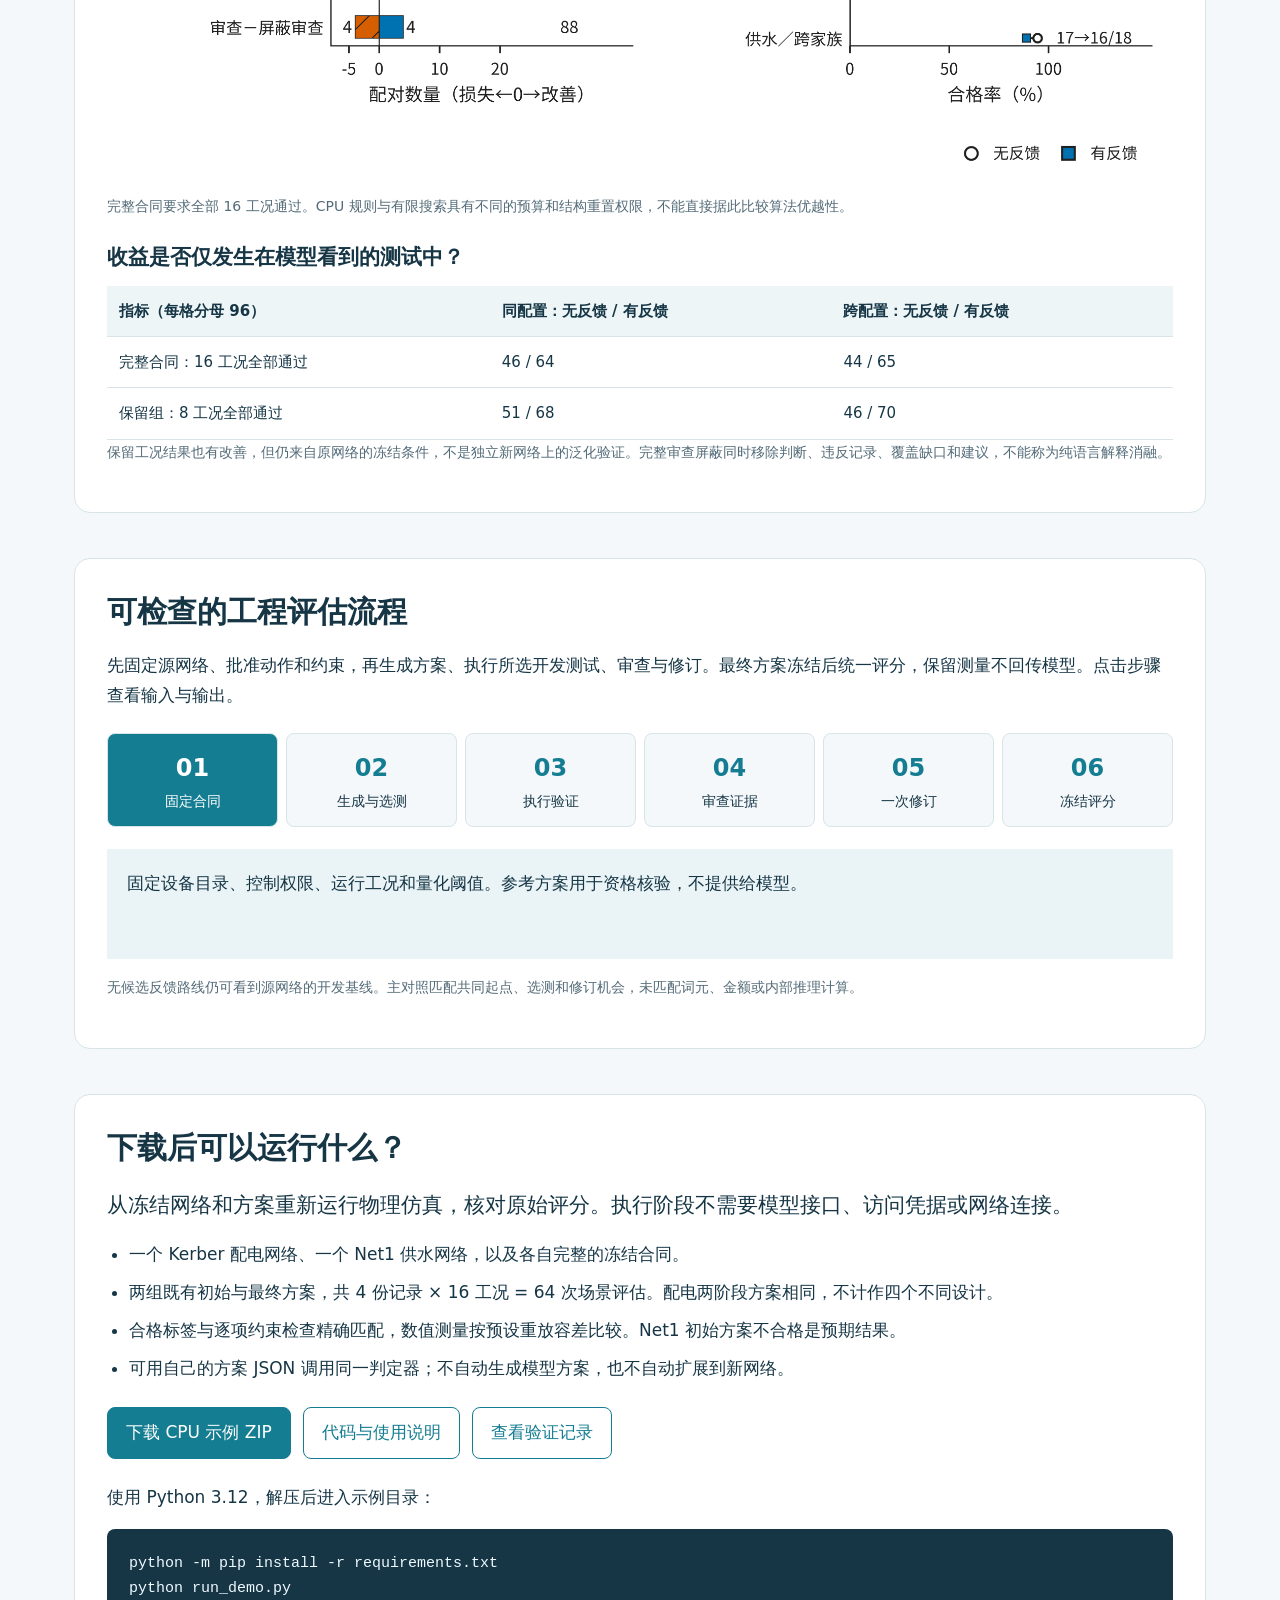
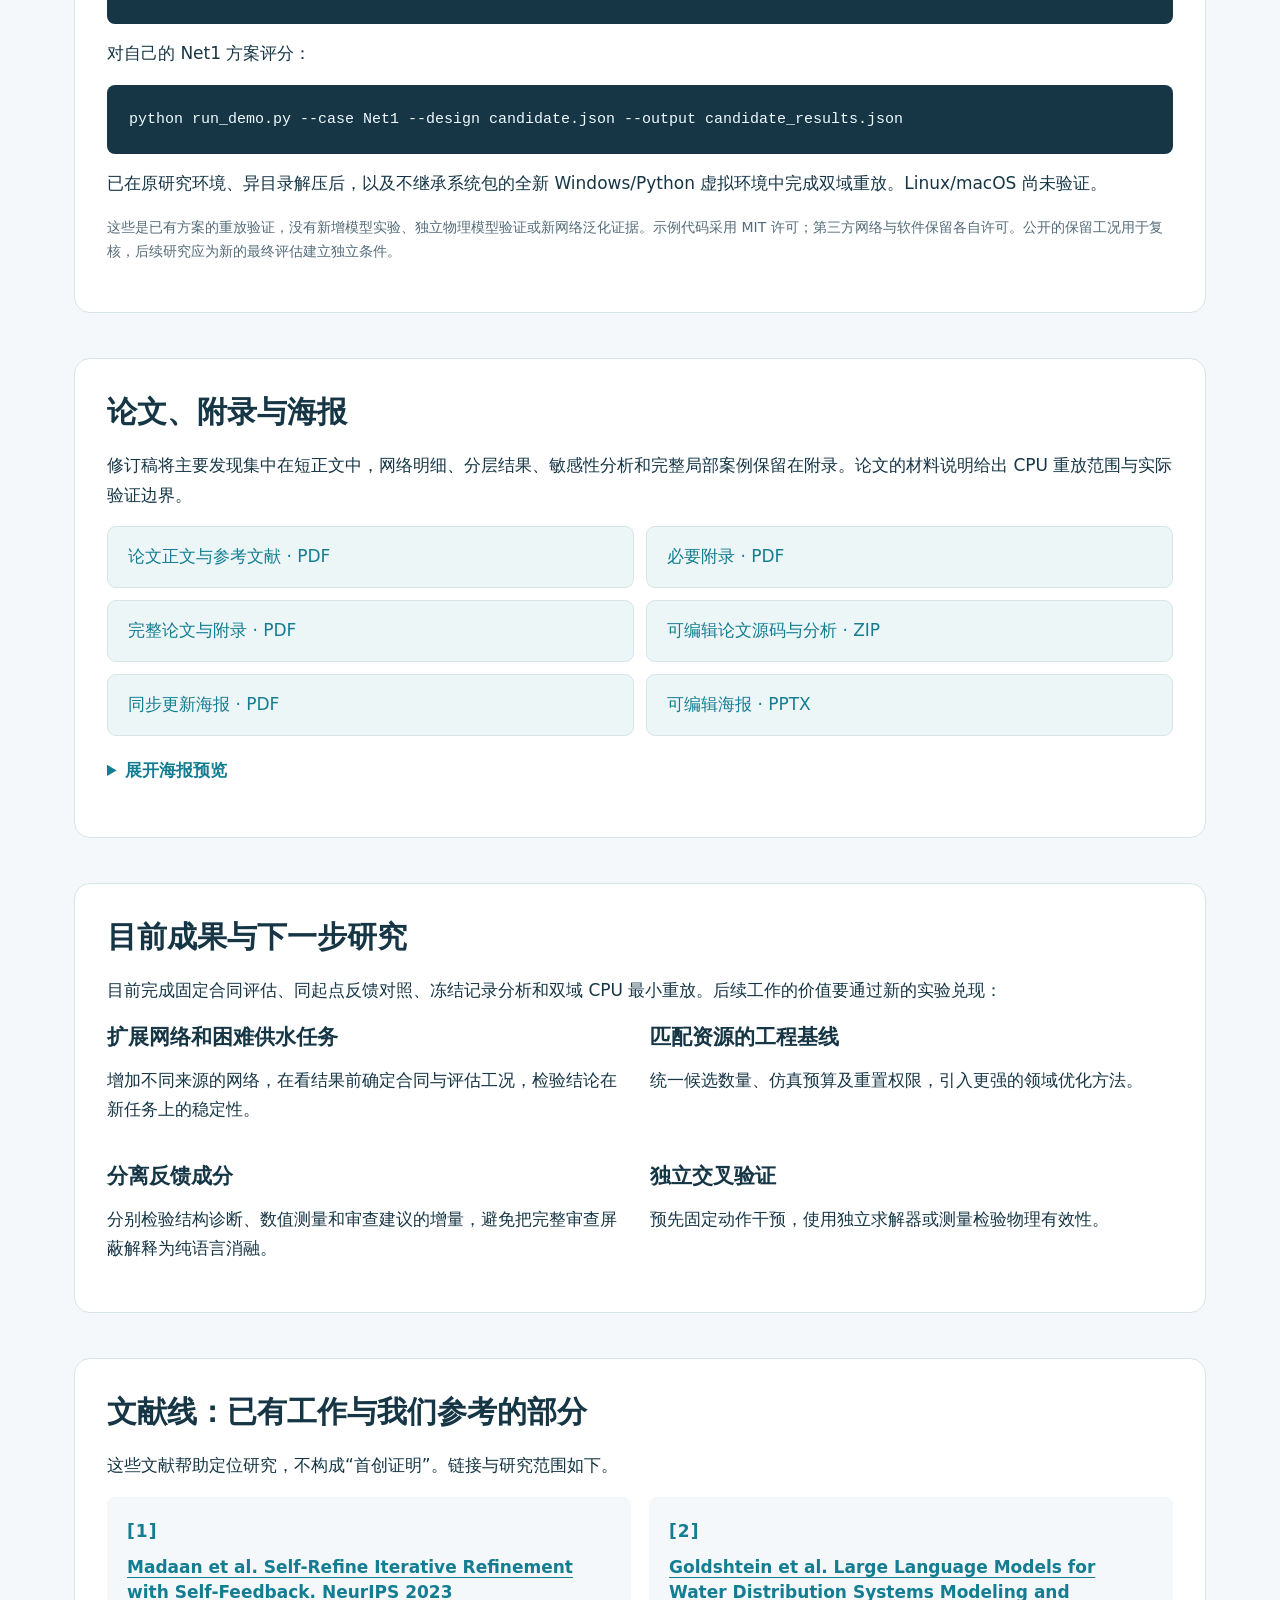
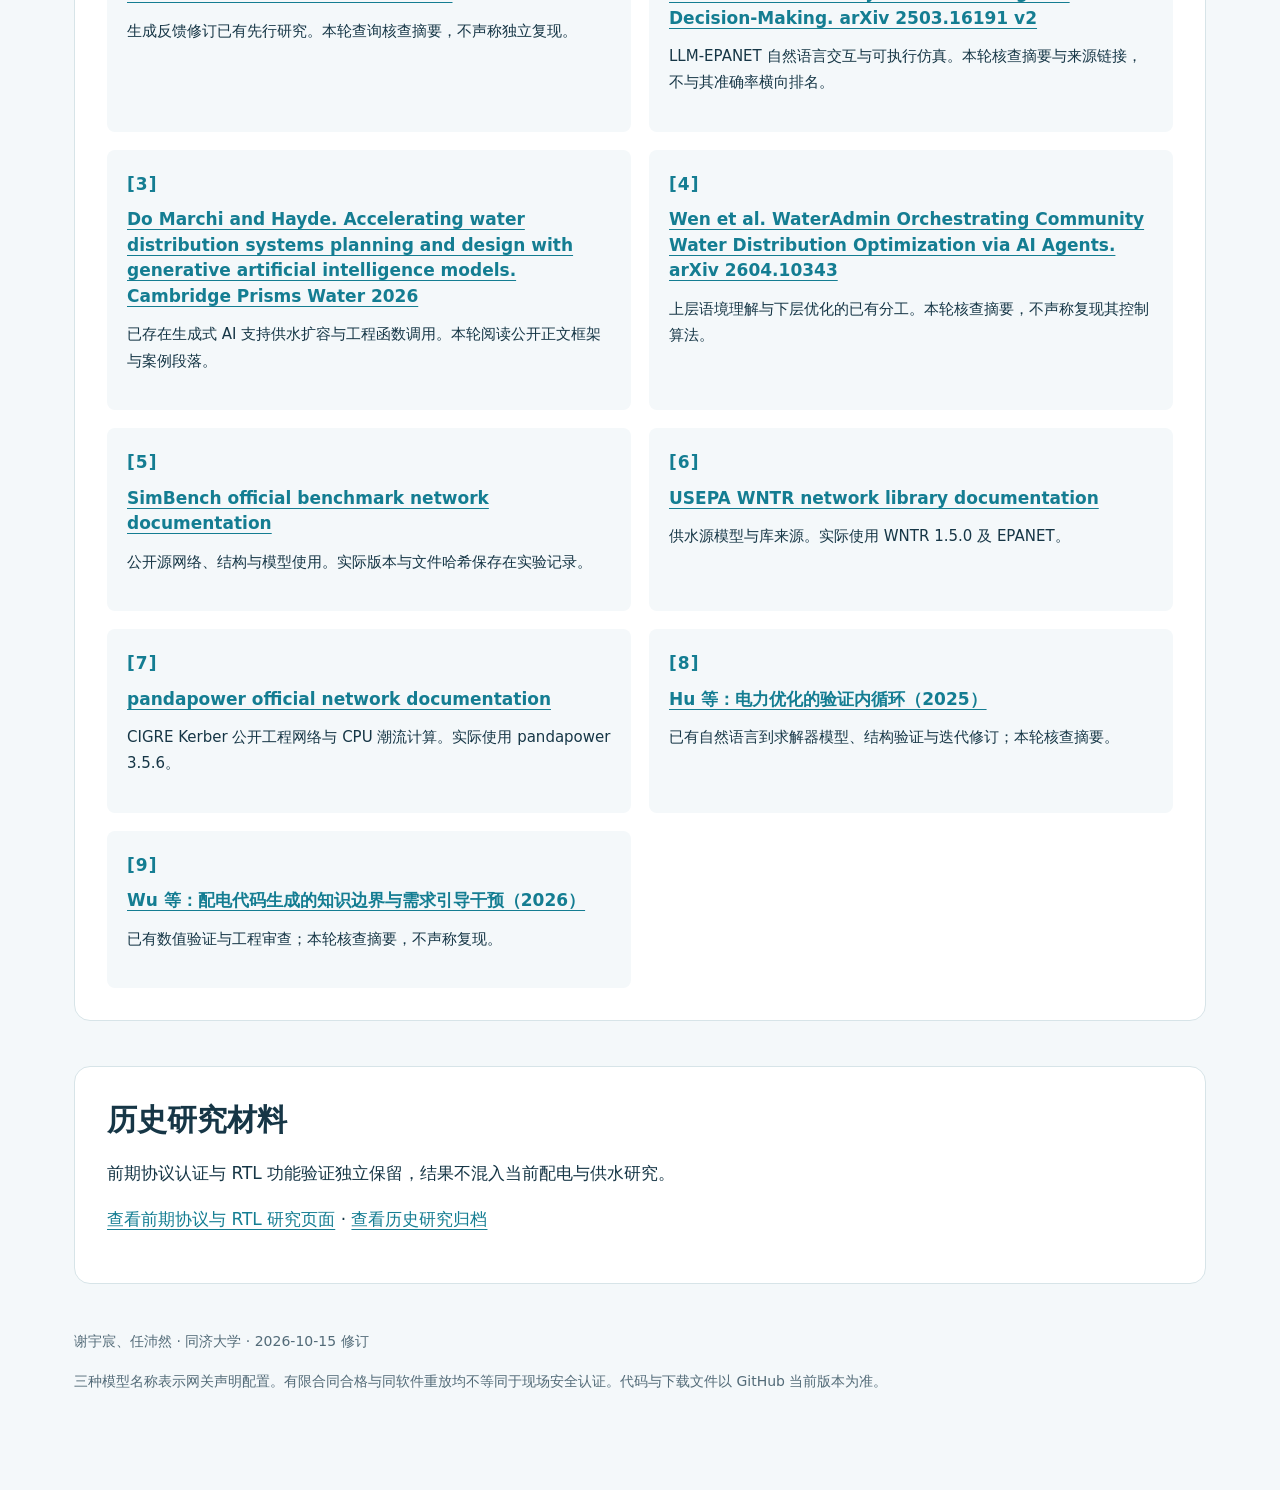
==== commit a2f58675: "Publish concise engineering study and MIT CPU replay example" ====
--- a/docs/index.html
+++ b/docs/index.html
@@ -1,48 +1,22 @@
-<!doctype html>
-<html lang="zh-CN">
-<head><meta charset="utf-8"><meta name="viewport" content="width=device-width,initial-scale=1"><meta name="description" content="OpenTrust 研究：以可执行判据评价大模型分析、审核与开源 RTL 修复，展示独立测试、配对盲点和可复现证据。"><title>OpenTrust · 让模型的工程判断接受验证</title><link rel="stylesheet" href="styles.css"></head>
-<body>
-<a class="skip" href="#main">跳到正文</a>
-<header><a class="brand" href="#">OpenTrust<span>RESEARCH</span></a><nav aria-label="主导航"><a href="#question">研究问题</a><a href="#results">文本实验</a><a href="#engineering">工程实验</a><a href="#prework">研究脉络</a><a href="#artifacts">复现材料</a></nav><a class="repo" href="https://github.com/Sumimi24/opentrust-research">GitHub ↗</a></header>
-<main id="main">
-<section class="hero wrap"><p class="eyebrow">EXECUTABLE EVIDENCE · CPU + API · RESEARCH REPORT</p><h1>让模型的工程判断<br>接受<span>可执行的验证。</span></h1><p class="hero-en">OpenTrust: Reliable Model Analysis and RTL Repair with Executable Evidence</p><p class="lead">模型生成了一个答案，再找另一个模型审核，是否就足够可靠？我们把“答案正确”“审核放行”和“独立测试通过”分开测量，研究不同模型配对的盲点，并在开源硬件任务上检验修复闭环。</p><div class="actions"><a class="button" href="#results">查看独立测试结果 ↓</a><a class="button light" href="assets/research-report.txt" download>阅读研究报告 ↗</a></div><p class="status" id="study-status">实验数据加载中。页面数字由已完成的审计结果生成。</p>
-<div class="hero-diagram" role="img" aria-label="模型分析、模型审核与独立 CPU 判据分离的评测流程"><div class="flow-top"><div><small>输入</small><b>明确的任务合同</b><span>接口 · 规则 · 时间约束</span></div><i>→</i><div><small>生成／分析</small><b>生产模型 G</b><span>输出代码或协议结论</span></div><i>→</i><div><small>审核／开发反馈</small><b>验证模型 V / 测试台</b><span>放行、拒绝或修复</span></div><i>→</i><div class="flow-truth"><small>独立评价</small><b>冻结的 CPU 判据</b><span>判断答案与采纳是否正确</span></div></div><div class="flow-bottom"><span>p：生产答案出错的比例</span><span>φ：已有错误被特定审核配对漏检的比例</span><span>质量优先 · 费用单独计量</span></div></div>
-<div class="stat-grid" id="headline-stats" aria-live="polite"></div></section>
+<!doctype html><html lang="zh-CN"><head><meta charset="utf-8"><meta name="viewport" content="width=device-width, initial-scale=1"><title>OpenTrust｜工程设计中可执行反馈的作用与边界</title><meta name="description" content="配电与供水设备控制设计的同起点评估，含中文论文、海报、冻结评分与无需模型调用的CPU重放示例。"><style>
+:root{--ink:#163646;--muted:#536b78;--teal:#147d92;--line:#d7e4e8;--paper:#fff;--bg:#f4f8fa}*{box-sizing:border-box}body{margin:0;background:var(--bg);color:var(--ink);font:17px/1.75 "Microsoft YaHei",system-ui,sans-serif}a{color:var(--teal);text-underline-offset:4px}nav{position:sticky;top:0;background:#fffffff2;border-bottom:1px solid var(--line);z-index:2;display:flex;gap:25px;padding:14px max(24px,calc((100vw - 1180px)/2));overflow:auto;white-space:nowrap}main{max-width:1180px;margin:auto;padding:36px 24px 80px}h1{font-size:clamp(30px,4vw,54px);line-height:1.35;max-width:930px;margin:12px 0 22px}h2{font-size:30px;line-height:1.4;margin:0 0 18px}h3{font-size:21px;line-height:1.5;margin:0 0 12px}p{margin:0 0 16px}section{scroll-margin-top:90px;margin:45px 0;background:white;padding:32px;border:1px solid var(--line);border-radius:16px}.eyebrow,.tag{color:var(--teal);font-weight:700;letter-spacing:.06em}.lead{font-size:21px;max-width:980px}.status,.note{color:var(--muted);font-size:14px}.status{border-left:4px solid var(--teal);padding:10px 16px;background:#eaf4f6}.grid{display:grid;grid-template-columns:repeat(3,1fr);gap:20px}.two{grid-template-columns:repeat(2,1fr)}.card{padding:23px;border-radius:12px;background:#f1f7f9}.card strong{display:block;font-size:37px;color:var(--teal);line-height:1.25;margin:10px 0}.card p{font-size:15px}.workflow{display:grid;grid-template-columns:repeat(6,1fr);gap:8px;margin:22px 0}.step,.tab{background:#f4f8fa;color:var(--ink);border:1px solid var(--line);border-radius:8px;padding:13px;cursor:pointer;font:inherit;font-size:14px}.step b{display:block;font-size:24px;color:var(--teal)}button[aria-pressed="true"]{background:#147d92;color:#fff}.step[aria-pressed="true"] b{color:white}.step:focus-visible,.tab:focus-visible,a:focus-visible{outline:3px solid #efb94f;outline-offset:3px}.step-detail{padding:20px;background:#eaf4f6;min-height:110px}.tabs{display:flex;gap:10px;margin:20px 0}.chart{width:100%;height:auto;display:block}.chart-panel[hidden]{display:none}.table-wrap{overflow-x:auto}table{width:100%;border-collapse:collapse;font-size:15px}td,th{padding:12px;text-align:left;border-bottom:1px solid var(--line)}th{background:#edf5f6}.literature{display:grid;grid-template-columns:repeat(2,1fr);gap:18px}.literature article{padding:20px;background:#f4f8fa;border-radius:8px}.literature p{font-size:15px}.literature h3{font-size:17px;margin-top:8px}.paper-section{border-top:1px solid var(--line);padding-top:25px;margin-top:28px}.paper-section p{font-size:16px;max-width:1040px}.downloads{display:grid;grid-template-columns:repeat(2,1fr);gap:12px}.download{padding:15px 20px;background:#edf6f7;border:1px solid var(--line);border-radius:9px;text-decoration:none}.poster{width:100%;max-width:540px;border:1px solid var(--line)}footer{color:var(--muted);font-size:14px}@media(max-width:800px){main{padding:24px 16px}section{padding:22px;margin:28px 0}.grid,.two,.literature,.downloads{grid-template-columns:1fr}.workflow{grid-template-columns:repeat(3,1fr)}body{font-size:16px}.lead{font-size:19px}}
 
-<section id="question" class="wrap section"><div class="section-title"><p class="eyebrow">01 / THE QUESTION</p><h2>审核“说对了”，<br>与工程“做对了”是两件事。</h2></div><div class="two-col"><div><p>OpenTrust 最早研究生产者与验证者的互信：生产者自身容易犯什么错，验证者是否恰好看不见这些错？前期的成本与证书研究进一步指出，资格目标、数据复用和查询规则都会改变费用。</p><p>本轮把主线放在<strong>高正确率与低错误放行</strong>上。我们不把模型之间的同意当作真值，也不预设跨家族一定更好，而是用明确规则和独立测试追踪每次放行。</p></div><div class="question-list"><article><b>Q1</b><div><h3>同一个审核模型，面对不同生产者是否一样可靠？</h3><p>对同一批答案做全交叉审核，分开估计生产错误率 p 和配对漏检率 φ。</p></div></article><article><b>Q2</b><div><h3>知道配对信息，能否改善质量与覆盖率？</h3><p>仅用校准集选择审核路线，再在冻结的测试场景比较固定、随机与按生产者选择的路线。</p></div></article><article><b>Q3</b><div><h3>模型能否在真实工程骨架上修复功能问题？</h3><p>开放相同上游依赖，限定三次模型调用，先开发测试再独立验证。</p></div></article></div></div><div class="note">证据范围：文本线提供可控的协议分析机制证据；RTL 线提供模块级工程案例。两条线独立报告，不能把文本审核优势直接推广成真实硬件正确性保证。</div></section>
-
-<section id="method" class="band"><div class="wrap section"><p class="eyebrow">02 / METHOD &amp; CONTRACT</p><h2>先定判据，再让模型回答。</h2><div class="method-grid"><article><span class="number">1</span><h3>建立可闭合的任务</h3><p>将事件顺序、状态更新、容量限制与结束条件写为合同。两个 CPU 判定器分别以在线状态和历史重建方式计算答案，先检查合法样例与缺陷样例。</p></article><article><span class="number">2</span><h3>隔离选择与评价</h3><p>文本按场景 seed 划分校准／测试，同场景的两条轨迹与全部模型配对保持同组。RTL 先冻结选定源码，再运行新的独立种子。</p></article><article><span class="number">3</span><h3>同时评价质量与采纳</h3><p>分别统计精确答案正确率、漏检率、放行率、放行后错误率。接口错误、截断和不可解析输出保留，不悄悄重试后改写为成功。</p></article></div><div class="formula-row"><div><code>p = 错误答案 / 全部答案</code><p>生产模型的错误率。</p></div><div><code>φ = 错误且放行 / 错误答案</code><p>特定生产—审核配对的漏检率。</p></div><div><code>risk = 错误且放行 / 放行答案</code><p>采纳结果中实际有多少错误。</p></div></div><p class="small">p × φ 是无条件错误放行概率，不能直接代替放行后的条件风险。全拒绝会降低覆盖率；零次观测错误也不能证明部署风险为零。</p></div></section>
-
-<section id="results" class="wrap section"><p class="eyebrow">03 / LARGE PROTOCOL STUDY</p><h2>把配对盲点变成可以数出来的结果。</h2><p class="intro">三个自定义工程协议：请求与确认、事务提交、资源与租约。模型判断一条轨迹是否合法；若不合法，必须指出最早错误事件及规则。审核模型检查这份分析是否正确，而不是简单判断轨迹是否合法。</p><div class="protocol-cards"><article><b>请求与确认</b><p>提交 → 接受 → 分块数据 → 完成。检查 ID、序号、累计字节、并发容量与期限。</p></article><article><b>事务提交</b><p>开始 → 写入／参与者准备 → 提交或中止。检查并发事务、准备集合和结束后行为。</p></article><article><b>资源与租约</b><p>申请 → 使用／续约 → 释放或过期。检查容量、租约期限、复用与时间边界。</p></article></div><div class="experiment-meta" id="protocol-meta"></div>
-<div id="calls-meta" class="small"></div><div class="result-head"><div><h3>生产答案的精确正确率</h3><p>必须同时答对合法性、最早事件编号、错误规则。分母包括接口和格式失败。</p></div></div><div id="producer-bars" class="bar-chart" aria-label="各生产模型精确正确率"></div>
-<div class="result-head"><div><h3>生产模型 × 审核模型：错误答案被放行的比例 φ</h3><p>每格显示“错误且放行 / 错误答案”。不同生产者的错误内容也可能不同，矩阵不能单独证明家族身份造成差异；低漏检率仍需结合放行覆盖率评估。</p></div></div><div class="table-scroll"><table id="pair-matrix"><caption>独立测试集配对漏检率</caption></table></div>
-<div class="result-head"><div><h3>审核路线的质量与覆盖率</h3><p>路线在校准集确定；下方只展示独立测试结果。三审核一致路线使用三次审核，其余使用一次。这是单份提案的逻辑预算；720次盲解在四份生产提案间复用，比对次数不能当成实际调用费用，同调用数也不等于同token或金额。</p></div><label class="filter">协议族<select id="family-filter"><option value="all">总体</option><option value="request">请求与确认</option><option value="transaction">事务提交</option><option value="lease">资源与租约</option></select></label></div><div class="two-col chart-grid"><div><svg id="risk-chart" viewBox="0 0 560 350" role="img" aria-label="放行覆盖率与放行后错误率散点图"></svg><p class="small">越靠右，覆盖越高；越靠下，放行后的错误越少。图中点为观测值，不构成部署证书。</p></div><div id="route-reading" class="reading"></div></div><div class="table-scroll"><table id="route-table"><caption>冻结测试集审核路线比较</caption></table></div><p class="small">测试是新事件轨迹，参数与校准集有重叠，不属于未见参数外推。总体描述区间按 90 个独立生成场景、协议族分层重采样 2,000 次。每个场景的两条轨迹、四个生产答案和全部审核保持同簇。该区间不替代形式化认证；多路线比较和小分母仍需谨慎。</p><div id="protocol-conclusion" class="note"></div></section>
-
-<section id="demo" class="band"><div class="wrap section"><p class="eyebrow">04 / INSPECT AN ACTUAL CASE</p><h2>打开一条轨迹，看到模型在哪里出错。</h2><p class="intro">这里展示本轮真实输入、模型输出和 CPU 真值。案例在实验结束后按展示需要选取，不能用这15例估计总体准确率。模型调用时没有看到真值。</p><div class="demo-controls"><label>案例<select id="case-picker"></select></label><label>生产模型<select id="producer-picker"></select></label><label>审核模型<select id="reviewer-picker"></select></label></div><div class="two-col demo-grid"><div><h3 id="case-title"></h3><p id="case-rule" class="note"></p><p id="case-spec" class="small"></p><div class="trace-nav"><button id="previous-event" aria-label="前一条事件">←</button><label>事件 <input type="range" id="event-slider" min="1" max="1" value="1"></label><button id="next-event" aria-label="后一条事件">→</button><output id="event-count"></output></div><pre id="trace-events" tabindex="0"></pre></div><div class="case-answer"><div><small>冻结的 CPU 真值</small><pre id="case-truth"></pre></div><div><small>生产模型的分析</small><pre id="case-proposal"></pre><p id="case-accuracy"></p></div><div><small>审核模型的决定</small><p id="case-review"></p></div><div><small>同一接口的独立盲解（未看生产者分析）</small><pre id="case-blind"></pre><p id="case-blind-accuracy"></p><p id="case-blind-decision"></p></div><p class="small">滑块只控制事件显示窗口；CPU 真值与模型结论均针对完整轨迹。实际最早错误事件标为红色，合法轨迹不标错；正确指出非法轨迹的分析应被接受。</p></div></div></div></section>
-
-<section id="engineering" class="wrap section"><p class="eyebrow">05 / OPEN-SOURCE ENGINEERING</p><h2>从分析协议，走到开源 RTL 的修复闭环。</h2><p class="intro">工程线采用三个固定子系统合同。先确认开源核心与包装参考能运行，再验证注入缺陷确实产生功能错误。所有路线获得相同上游依赖；模型看见待修复包装，看不见正确包装与独立测试反馈。</p><div class="engineering-grid"><article><span>01 / DMA</span><h3>AXI 写通路</h3><p>描述符、非对齐写、突发、4 KB 拆分、背压和错误响应聚合。</p><p class="small">答案：独立逐字节内存模型及交易时序断言。</p><a href="https://github.com/alexforencich/verilog-axi/tree/516bd5dadc3365b7f9e225d2af8fe0b8d804fe53">固定开源版本 ↗</a></article><article><span>02 / UDP</span><h3>接收校验链路</h3><p>结构与长度、IPv4/UDP 校验和、目标准入、负载排空与背压。</p><p class="small">答案：独立报文生成与分类器、元数据和逐字节负载比较。</p><a href="https://github.com/alexforencich/verilog-ethernet/tree/77320a9471d19c7dd383914bc049e02d9f4f1ffb">固定开源版本 ↗</a></article><article><span>03 / CACHE</span><h3>取指缓存控制器</h3><p>分支重定向、旧响应排空、缓存失效、热点复用和错误恢复。</p><p class="small">答案：独立内存版本与 PC 模型、数据及缓存行为检查。</p><a href="https://github.com/lowRISC/ibex/tree/af456e25575013668ab56725268126f6b0feca35">固定开源版本 ↗</a></article></div><div id="rtl-new-results"></div><div class="note">这批是开源子系统包装上的人工注入缺陷，不是上游历史缺陷。18 个缺陷仍只覆盖三个基础工程合同。没有运行综合、PPA、整核 CPU 回归或形式化完备性证明。</div><h3 class="subheading">前一轮：从零生成的复杂子系统 smoke</h3><p>15 个初始候选、三条路线；初始生成后最多三轮修复，合计最多四次调用。与新一轮总共三次调用的预算不同。参考资格 15/15 通过，六个已知功能缺陷全部检出；模型候选结果如下。早期判据修正后保留过首轮反馈，因此此表仅作探索性记录。</p><div class="table-scroll"><table><caption>已有复杂子系统 smoke，独立三种子均通过的候选数</caption><thead><tr><th>路线</th><th>DMA</th><th>UDP</th><th>缓存</th><th>独立通过</th><th>错误采纳</th></tr></thead><tbody><tr><th>初始生成</th><td>0/5</td><td>1/5</td><td>0/5</td><td>1/15</td><td>0</td></tr><tr><th>类别反馈＋固定模型</th><td>0/5</td><td>3/5</td><td>1/5</td><td>4/15</td><td>1</td></tr><tr><th>反例反馈＋固定模型</th><td>0/5</td><td>1/5</td><td>1/5</td><td>2/15</td><td>0</td></tr></tbody></table></div><p class="small">反例路线有两份代码通过独立测试，其中一份仍在开发种子失败，因此实际正确采纳只有一份。不能把“独立通过数”一律解释成“系统成功放行数”。</p></section>
-
-<section id="prework" class="band"><div class="wrap section"><p class="eyebrow">06 / HOW THE RESEARCH EVOLVED</p><h2>前期研究没有丢掉，<br>它决定了本轮要测什么。</h2><div class="timeline"><article><span>概念与文献</span><h3>区分生产错误与配对盲点</h3><p>把生产者自身错误率 p、验证者对其错误的漏检率 φ 和决策费用分开。联合生产与验证、顺序认证、缓存和风险控制已有研究，不能仅以系统名称宣称创新。</p></article><article><span>成本与资格目标</span><h3>核查“便宜”到底来自哪里</h3><p>前期冻结池研究发现，改变资格目标和避免不合格候选上的查询会改变费用；结果可能与简单启发式持平。历史数据复用节省新增查询，也不等于减少已发生的总费用。</p></article><article><span>组合 RTL 实验</span><h3>生成—执行—反馈—再验证</h3><p id="composition-history">在位宽转换 FIFO、整包锁定仲裁和可停顿算术流水线上完成过独立测试与预算对照。它们与本轮复杂子系统分别报告。</p></article><article><span>复杂子系统与判据修订</span><h3>难度提高，也暴露了测试合同问题</h3><p>DMA、UDP 与缓存引入多阶段时序。修正过超合同刺激、错误后保持规则和排空计时起点；保留旧记录，重新资格检查和评分。</p></article><article><span>本轮扩大实验</span><h3>既测配对机制，也测工程落地</h3><p>用 120 个独立文本生成场景（51 种参数配置）测配对审核，用开源骨架修复检验工程流程。质量与错误采纳优先，费用和规模口径透明。</p></article></div><h3 class="subheading">文献线：已有工作 → 学到的经验 → 我们如何参考</h3><p>下列内容直接展示。参考的是研究问题、评测规范与证据边界，代码和网站独立组织。</p><div class="table-scroll"><table class="literature"><caption>相关研究及本项目的参照方式</caption><thead><tr><th>文献／项目</th><th>已有工作</th><th>本研究的参照与边界</th></tr></thead><tbody>
-<tr><th><a href="https://arxiv.org/abs/2110.01052">Learn then Test ↗</a></th><td>将候选选择与统计风险控制连接，通过假设检验筛选配置。</td><td>认证要有明确风险目标、样本单位和多重选择处理；本轮描述性区间不冒充认证。</td></tr>
-<tr><th><a href="https://github.com/NVlabs/verilog-eval">VerilogEval ↗</a></th><td>以可执行测试评价规格到 RTL 的生成，区分编译与仿真错误。</td><td>冻结工具链，记录截断、编译、超时和功能失败；仿真通过的范围必须写清。</td></tr>
-<tr><th><a href="https://github.com/hkust-zhiyao/RTLLM">RTLLM ↗</a></th><td>设计描述、参考 RTL、测试台，以及语法、功能与综合质量评价。</td><td>合同与测试台须一致，原始生成与多轮修复成功率分开；本轮未测综合质量。</td></tr>
-<tr><th><a href="https://github.com/ekiwi/rtl-repair">RTL-Repair ↗</a></th><td>利用语义与失败轨迹进行 RTL 修复。</td><td>生成—测试—修复和反例反馈本身已有先行工作。我们待验证的是模型配对与采纳行为。</td></tr>
-<tr><th><a href="https://www.swebench.com/original.html">SWE-bench ↗</a></th><td>真实仓库任务，结合失败转通过与原有测试保持通过。</td><td>缺陷必须原版失败、参考通过；修复不能只消除一个失败而破坏其他行为。</td></tr>
-<tr><th><a href="https://github.com/NVlabs/cvdp_benchmark">CVDP ↗</a></th><td>硬件工程评测，建议先检查 golden reference 与 harness。</td><td>先验证测试环境与参考答案，采用机械执行评分；不用模型主观意见作为标签。</td></tr>
-</tbody></table></div></div></section>
-
-<section id="claims" class="wrap section"><p class="eyebrow">07 / CLAIMS &amp; LIMITATIONS</p><h2>研究贡献写到证据够得到的地方。</h2><div class="two-col"><div><h3>已经形成的工作</h3><ul><li>把生产错误、配对漏检与采纳风险接到同一条可追溯数据链。</li><li>构建明确合同、双 CPU 真值与场景分组测试的文本协议评测。</li><li>搭建开源 RTL 的参考资格、缺陷资格、有限修复和独立评价闭环。</li><li>保留负结果、接口失败、判据修订和费用口径，提供复现材料。</li></ul></div><div><h3>尚不能主张的结论</h3><ul><li>不能从三个协议族或三个 RTL 合同推出全部工程场景普适有效。</li><li>不能说跨家族审核一定优于同家族，或详细反例一定带来收益。</li><li>不能把更高预算的多审核路线当作同成本优势。</li><li>不能把“没有观测到错误”说成已证明 95% 部署准确率。</li></ul></div></div><div class="note">创新性定位：本轮提供具体任务、数据接口、配对机制检验和工程证据组织。统计风险控制、代码修复循环和跨模型协作已有研究；新的稳定方法优势须由独立比较支持。</div><h3 class="subheading">下一步</h3><p>先补全带类型的编译诊断采集，再冻结下一版开发反馈。随后在相同预算下验证限制改动范围能否提高修复质量，继续扩展工程规格与真实缺陷；不事后改写本批结果。</p><div class="next-grid"><article><b>外部有效性</b><p>加入公开标准协议的明确子集与真实历史 RTL 缺陷；保持角色、版本和合法策略固定。</p></article><article><b>工程规格族</b><p>扩展位宽、突发、准入规则和缓存参数，区分新参数、未见规则与新项目外推。</p></article><article><b>独立认证</b><p>若进行正式风险声明，预定样本量、采纳目标和多重选择方式，并采用有效的认证程序。</p></article></div></section>
-
-<section id="abstract" class="band"><div class="wrap section"><p class="eyebrow">08 / RESEARCH ABSTRACT</p><h2>摘要</h2><div id="abstract-text" class="abstract"></div><p class="small">当前为经过结果核对的研究报告摘要。投稿题名、作者、目标期刊与正式论文状态尚未确定。</p></div></section>
-
-<section id="artifacts" class="wrap section"><p class="eyebrow">09 / ARTIFACTS &amp; REPRODUCIBILITY</p><h2>每个数字都有来源。</h2><p class="intro">冻结协议、数据与分析代码一起发布。新旧实验分开保留；运行日志不包含 API 认证信息或私有推理文本。CPU 离线复核不需要模型密钥。</p><div class="downloads"><a href="assets/protocol-study.zip" download><b>文本协议实验包</b><span>规格、真值、答案、审核、统计与 CPU 代码 ↓</span></a><a href="assets/rtl-repair-study.zip" download><b>RTL 修复实验包</b><span>合同、缺陷、模型候选、评分与审计 ↓</span></a><a href="assets/research-report.txt" download><b>研究报告与讲解稿</b><span>问题、方法、结果、限制与后续计划 ↓</span></a><a href="assets/abstract.txt" download><b>研究摘要</b><span>经现有结果核对的摘要正文 ↓</span></a><a href="assets/teacher-script.txt" download><b>导师汇报讲解稿</b><span>可直接讲解的研究主线与结论 ↓</span></a><a href="assets/data.json" download><b>网站图表数据</b><span>直接下载本页使用的数据源 ↓</span></a></div><div class="downloads" id="engineering-downloads"><a href="assets/engineering-contracts.txt" download><b>DMA／UDP／缓存任务合同</b><span>接口、时序、独立判据、预算与限制 ↓</span></a><a href="assets/cpu-environment.txt" download><b>CPU 环境与开源复现说明</b><span>固定上游版本、工具链与运行范围 ↓</span></a><a href="assets/prior-smoke-contracts.txt" download><b>此前探索性 smoke 合同</b><span>单列旧预算及早期测试修正 ↓</span></a><a href="assets/figures/rtl-correct-adoption.svg" download><b>工程正确采纳矢量图</b><span>冻结原决定与执行复评结果 ↓</span></a></div><p class="small"><a href="assets/figures/pair-false-endorsement.svg" download>下载配对漏检率矢量图 ↗</a> · <a href="assets/figures/risk-coverage.svg" download>下载质量—覆盖率矢量图 ↗</a></p><pre class="reproduce"># 无需 API 密钥的离线复核（Python 3）
-python reproduce_protocol.py
-python reproduce_rtl_results.py
-# RTL 命令需要已完成的实验包；原始 API 调用与 RTL 工具链要求见仓库 README</pre><p id="artifact-audit" class="small"></p><h3 class="subheading">引用研究材料</h3><pre class="citation">@misc{opentrust2026artifacts,
-  title = {OpenTrust: Executable Evidence for Model Analysis and RTL Repair},
-  year = {2026},
-  howpublished = {Research report and reproducible artifacts},
-  url = {https://github.com/Sumimi24/opentrust-research}
-}</pre></section>
-</main><footer class="wrap"><div><b>OpenTrust</b><p>让判断可验证，让结论有边界。</p></div><p>研究材料 · 2026 · CPU＋API<br>网站结构参考 <a href="https://nerfies.github.io/">Nerfies</a>、<a href="https://diffusion-policy.cs.columbia.edu/">Diffusion Policy</a>、<a href="https://www.swebench.com/">SWE-bench</a>，独立实现。<br><a href="https://github.com/Sumimi24/opentrust-research">源码与问题反馈 ↗</a></p></footer><script src="app.js"></script>
-</body></html>
+.hero-links{display:flex;gap:12px;flex-wrap:wrap;margin:24px 0}.hero-links a{padding:10px 18px;border:1px solid var(--teal);border-radius:8px;text-decoration:none}.hero-links a:first-child{background:var(--teal);color:white}.figure{margin:24px 0}.figure img{width:100%;height:auto;background:white}.figure figcaption{font-size:14px;color:var(--muted)}pre{background:#163646;color:#eff9ff;padding:22px;overflow:auto;border-radius:8px;font:15px/1.7 Consolas,monospace}.release-meta{font-size:14px;color:var(--muted)}.reuse-list{padding-left:22px}.reuse-list li{margin:8px 0}details{margin:20px 0}summary{cursor:pointer;color:var(--teal);font-weight:700}.poster{max-width:620px}.inline-code{font-family:Consolas,monospace} @media(max-width:800px){nav{gap:18px}.hero-links a{flex-grow:1;text-align:center}}
+</style></head><body>
+<nav aria-label="内容导航"><a href="#core">研究问题</a><a href="#results">主要发现</a><a href="#reuse">运行示例</a><a href="#paper">论文与海报</a><a href="#future">后续工作</a><a href="#literature">相关工作</a></nav>
+<main><header id="core"><span class="eyebrow">OPENTRUST · ENGINEERING EVALUATION</span><h1>工程设计中可执行反馈的<br>作用与边界</h1><p class="lead">在固定设备权限和物理判据下，区分候选执行反馈、审查配置与实际动作对设计合格性的影响。</p><p class="status">2026-10-15 修订：正文压缩、完整证据附录、可运行 CPU 重放示例。没有新增模型实验。</p><div class="hero-links"><a href="materials/ai4e-paper.pdf">阅读论文</a><a href="#reuse">运行最小示例</a><a href="https://github.com/Sumimi24/opentrust-research">GitHub 代码与材料</a></div></header>
+<div class="grid"><div class="card"><span>工程任务</span><strong>16 个网络</strong><p>23 个公开源网络经有界可行参考筛选，入选 13 个配电与 3 个供水网络。</p></div><div class="card"><span>共同起点</span><strong>96 份初稿</strong><p>3 种声明模型配置、每网重复 2 次。反馈对照共享初稿、选测和一次修订机会。</p></div><div class="card"><span>冻结记录</span><strong>672 条路线</strong><p>每份方案按 8 个开发和 8 个保留工况评分。路线共享起点，不是 672 道独立工程题。</p></div></div>
+<section id="results"><h2>三项主要发现</h2><div class="grid"><article><h3>候选执行反馈带来增益</h3><p>完整合同合格数由同配置的 46/96 增至 64/96，跨配置的 44/96 增至 65/96。收益主要来自配电。</p></article><article><h3>额外审查收益尚未建立</h3><p>有反馈时，跨配置比同配置有 5 个改善、4 个损失。完整审查与屏蔽审查均为 64/96，各有 4 个逐例优势。</p></article><article><h3>执行语义会改变标签</h3><p>独立旧供水批次有 6/24 条路线在动作语义复评后改变标签。求解器运行成功，还需要确认执行了声明的动作。</p></article></div>
+<figure class="figure"><img src="materials/main-results.png" alt="最终合格数、逐例配对变化与配电供水分域结果"><figcaption>完整合同要求全部 16 工况通过。CPU 规则与有限搜索具有不同的预算和结构重置权限，不能直接据此比较算法优越性。</figcaption></figure>
+<h3>收益是否仅发生在模型看到的测试中？</h3><div class="table-wrap"><table><thead><tr><th>指标（每格分母 96）</th><th>同配置：无反馈 / 有反馈</th><th>跨配置：无反馈 / 有反馈</th></tr></thead><tbody><tr><td>完整合同：16 工况全部通过</td><td>46 / 64</td><td>44 / 65</td></tr><tr><td>保留组：8 工况全部通过</td><td>51 / 68</td><td>46 / 70</td></tr></tbody></table></div><p class="note">保留工况结果也有改善，但仍来自原网络的冻结条件，不是独立新网络上的泛化验证。完整审查屏蔽同时移除判断、违反记录、覆盖缺口和建议，不能称为纯语言解释消融。</p></section>
+<section id="workflow"><h2>可检查的工程评估流程</h2><p>先固定源网络、批准动作和约束，再生成方案、执行所选开发测试、审查与修订。最终方案冻结后统一评分，保留测量不回传模型。点击步骤查看输入与输出。</p><div class="workflow"><button class="step" data-step="0" aria-pressed="true"><b>01</b>固定合同</button><button class="step" data-step="1" aria-pressed="false"><b>02</b>生成与选测</button><button class="step" data-step="2" aria-pressed="false"><b>03</b>执行验证</button><button class="step" data-step="3" aria-pressed="false"><b>04</b>审查证据</button><button class="step" data-step="4" aria-pressed="false"><b>05</b>一次修订</button><button class="step" data-step="5" aria-pressed="false"><b>06</b>冻结评分</button></div><p id="step-detail" class="step-detail" aria-live="polite">固定设备目录、控制权限、运行工况和量化阈值。参考方案用于资格核验，不提供给模型。</p><p class="note">无候选反馈路线仍可看到源网络的开发基线。主对照匹配共同起点、选测和修订机会，未匹配词元、金额或内部推理计算。</p></section>
+<section id="reuse"><h2>下载后可以运行什么？</h2><p class="lead">从冻结网络和方案重新运行物理仿真，核对原始评分。执行阶段不需要模型接口、访问凭据或网络连接。</p><ul class="reuse-list"><li>一个 Kerber 配电网络、一个 Net1 供水网络，以及各自完整的冻结合同。</li><li>两组既有初始与最终方案，共 4 份记录 × 16 工况 = 64 次场景评估。配电两阶段方案相同，不计作四个不同设计。</li><li>合格标签与逐项约束检查精确匹配，数值测量按预设重放容差比较。Net1 初始方案不合格是预期结果。</li><li>可用自己的方案 JSON 调用同一判定器；不自动生成模型方案，也不自动扩展到新网络。</li></ul>
+<div class="hero-links"><a href="materials/engineering-replay.zip">下载 CPU 示例 ZIP</a><a href="https://github.com/Sumimi24/opentrust-research/tree/main/examples/engineering-replay">代码与使用说明</a><a href="materials/replay-validation.json">查看验证记录</a></div>
+<p>使用 Python 3.12，解压后进入示例目录：</p><pre>python -m pip install -r requirements.txt
+python run_demo.py</pre><p>对自己的 Net1 方案评分：</p><pre>python run_demo.py --case Net1 --design candidate.json --output candidate_results.json</pre><p>已在原研究环境、异目录解压后，以及不继承系统包的全新 Windows/Python 虚拟环境中完成双域重放。Linux/macOS 尚未验证。</p><p class="note">这些是已有方案的重放验证，没有新增模型实验、独立物理模型验证或新网络泛化证据。示例代码采用 MIT 许可；第三方网络与软件保留各自许可。公开的保留工况用于复核，后续研究应为新的最终评估建立独立条件。</p></section>
+<section id="paper"><h2>论文、附录与海报</h2><p>修订稿将主要发现集中在短正文中，网络明细、分层结果、敏感性分析和完整局部案例保留在附录。论文的材料说明给出 CPU 重放范围与实际验证边界。</p><div class="downloads"><a class="download" href="materials/ai4e-paper.pdf">论文正文与参考文献 · PDF</a><a class="download" href="materials/ai4e-supplement.pdf">必要附录 · PDF</a><a class="download" href="materials/ai4e-paper-with-appendix.pdf">完整论文与附录 · PDF</a><a class="download" href="materials/ai4e-source.zip">可编辑论文源码与分析 · ZIP</a><a class="download" href="materials/ai4e-poster.pdf">同步更新海报 · PDF</a><a class="download" href="materials/ai4e-poster.pptx">可编辑海报 · PPTX</a></div><details><summary>展开海报预览</summary><img class="poster" src="materials/ai4e-poster.png" alt="OpenTrust 中文海报，含研究贡献、主要结果、最小复用示例和后续研究" loading="lazy"></details></section>
+<section id="future"><h2>目前成果与下一步研究</h2><p>目前完成固定合同评估、同起点反馈对照、冻结记录分析和双域 CPU 最小重放。后续工作的价值要通过新的实验兑现：</p><div class="grid two"><article><h3>扩展网络和困难供水任务</h3><p>增加不同来源的网络，在看结果前确定合同与评估工况，检验结论在新任务上的稳定性。</p></article><article><h3>匹配资源的工程基线</h3><p>统一候选数量、仿真预算及重置权限，引入更强的领域优化方法。</p></article><article><h3>分离反馈成分</h3><p>分别检验结构诊断、数值测量和审查建议的增量，避免把完整审查屏蔽解释为纯语言消融。</p></article><article><h3>独立交叉验证</h3><p>预先固定动作干预，使用独立求解器或测量检验物理有效性。</p></article></div></section>
+<section id="literature"><h2>文献线：已有工作与我们参考的部分</h2><p>这些文献帮助定位研究，不构成“首创证明”。链接与研究范围如下。</p><div class="literature"><article><span class="tag">[1]</span><h3><a href="https://arxiv.org/abs/2303.17651" target="_blank" rel="noopener">Madaan et al. Self-Refine Iterative Refinement with Self-Feedback. NeurIPS 2023</a></h3><p>生成反馈修订已有先行研究。本轮查询核查摘要，不声称独立复现。</p></article><article><span class="tag">[2]</span><h3><a href="https://arxiv.org/abs/2503.16191v2" target="_blank" rel="noopener">Goldshtein et al. Large Language Models for Water Distribution Systems Modeling and Decision-Making. arXiv 2503.16191 v2</a></h3><p>LLM-EPANET 自然语言交互与可执行仿真。本轮核查摘要与来源链接，不与其准确率横向排名。</p></article><article><span class="tag">[3]</span><h3><a href="https://doi.org/10.1017/wat.2025.10012" target="_blank" rel="noopener">Do Marchi and Hayde. Accelerating water distribution systems planning and design with generative artificial intelligence models. Cambridge Prisms Water 2026</a></h3><p>已存在生成式 AI 支持供水扩容与工程函数调用。本轮阅读公开正文框架与案例段落。</p></article><article><span class="tag">[4]</span><h3><a href="https://arxiv.org/abs/2604.10343" target="_blank" rel="noopener">Wen et al. WaterAdmin Orchestrating Community Water Distribution Optimization via AI Agents. arXiv 2604.10343</a></h3><p>上层语境理解与下层优化的已有分工。本轮核查摘要，不声称复现其控制算法。</p></article><article><span class="tag">[5]</span><h3><a href="https://simbench.readthedocs.io/en/stable/networks.html" target="_blank" rel="noopener">SimBench official benchmark network documentation</a></h3><p>公开源网络、结构与模型使用。实际版本与文件哈希保存在实验记录。</p></article><article><span class="tag">[6]</span><h3><a href="https://usepa.github.io/WNTR/libraries.html" target="_blank" rel="noopener">USEPA WNTR network library documentation</a></h3><p>供水源模型与库来源。实际使用 WNTR 1.5.0 及 EPANET。</p></article><article><span class="tag">[7]</span><h3><a href="https://pandapower.readthedocs.io/en/latest/networks.html" target="_blank" rel="noopener">pandapower official network documentation</a></h3><p>CIGRE Kerber 公开工程网络与 CPU 潮流计算。实际使用 pandapower 3.5.6。</p></article><article><span class="tag">[8]</span><h3><a href="https://arxiv.org/abs/2508.08147" target="_blank" rel="noopener">Hu 等：电力优化的验证内循环（2025）</a></h3><p>已有自然语言到求解器模型、结构验证与迭代修订；本轮核查摘要。</p></article><article><span class="tag">[9]</span><h3><a href="https://arxiv.org/abs/2605.31478" target="_blank" rel="noopener">Wu 等：配电代码生成的知识边界与需求引导干预（2026）</a></h3><p>已有数值验证与工程审查；本轮核查摘要，不声称复现。</p></article></div></section>
+<section id="history"><h2>历史研究材料</h2><p>前期协议认证与 RTL 功能验证独立保留，结果不混入当前配电与供水研究。</p><p><a href="https://sumimi24.github.io/opentrust-research/historical-protocol-rtl.html">查看前期协议与 RTL 研究页面</a> · <a href="https://github.com/Sumimi24/opentrust-research/tree/main/research">查看历史研究归档</a></p></section>
+<footer><p>谢宇宸、任沛然 · 同济大学 · 2026-10-15 修订</p><p>三种模型名称表示网关声明配置。有限合同合格与同软件重放均不等同于现场安全认证。代码与下载文件以 GitHub 当前版本为准。</p></footer></main>
+<script>const steps=['固定设备目录、控制权限、运行工况和量化阈值。参考方案用于资格核验，不提供给模型。','生产模型给出设备与控制参数，再从8个开发工况中选择4个；选测时尚未看到当前候选的测量。','CPU宿主将声明参数映射到实际动作，返回结构校验、求解状态、约束检查与数值测量。','同配置或跨配置审查者读取合同、候选和该路线允许的证据，给出判断及修改建议。','原生产模型最多修订一次。结构无效的修订沿用初始方案，无效初稿不会因此自动变合法。','全部方案冻结后执行8个开发和8个保留工况，量化判据决定最终标签。'];document.querySelectorAll('[data-step]').forEach(b=>b.addEventListener('click',()=>{document.querySelectorAll('[data-step]').forEach(x=>x.setAttribute('aria-pressed',String(x===b)));document.getElementById('step-detail').textContent=steps[Number(b.dataset.step)];}));</script></body></html>
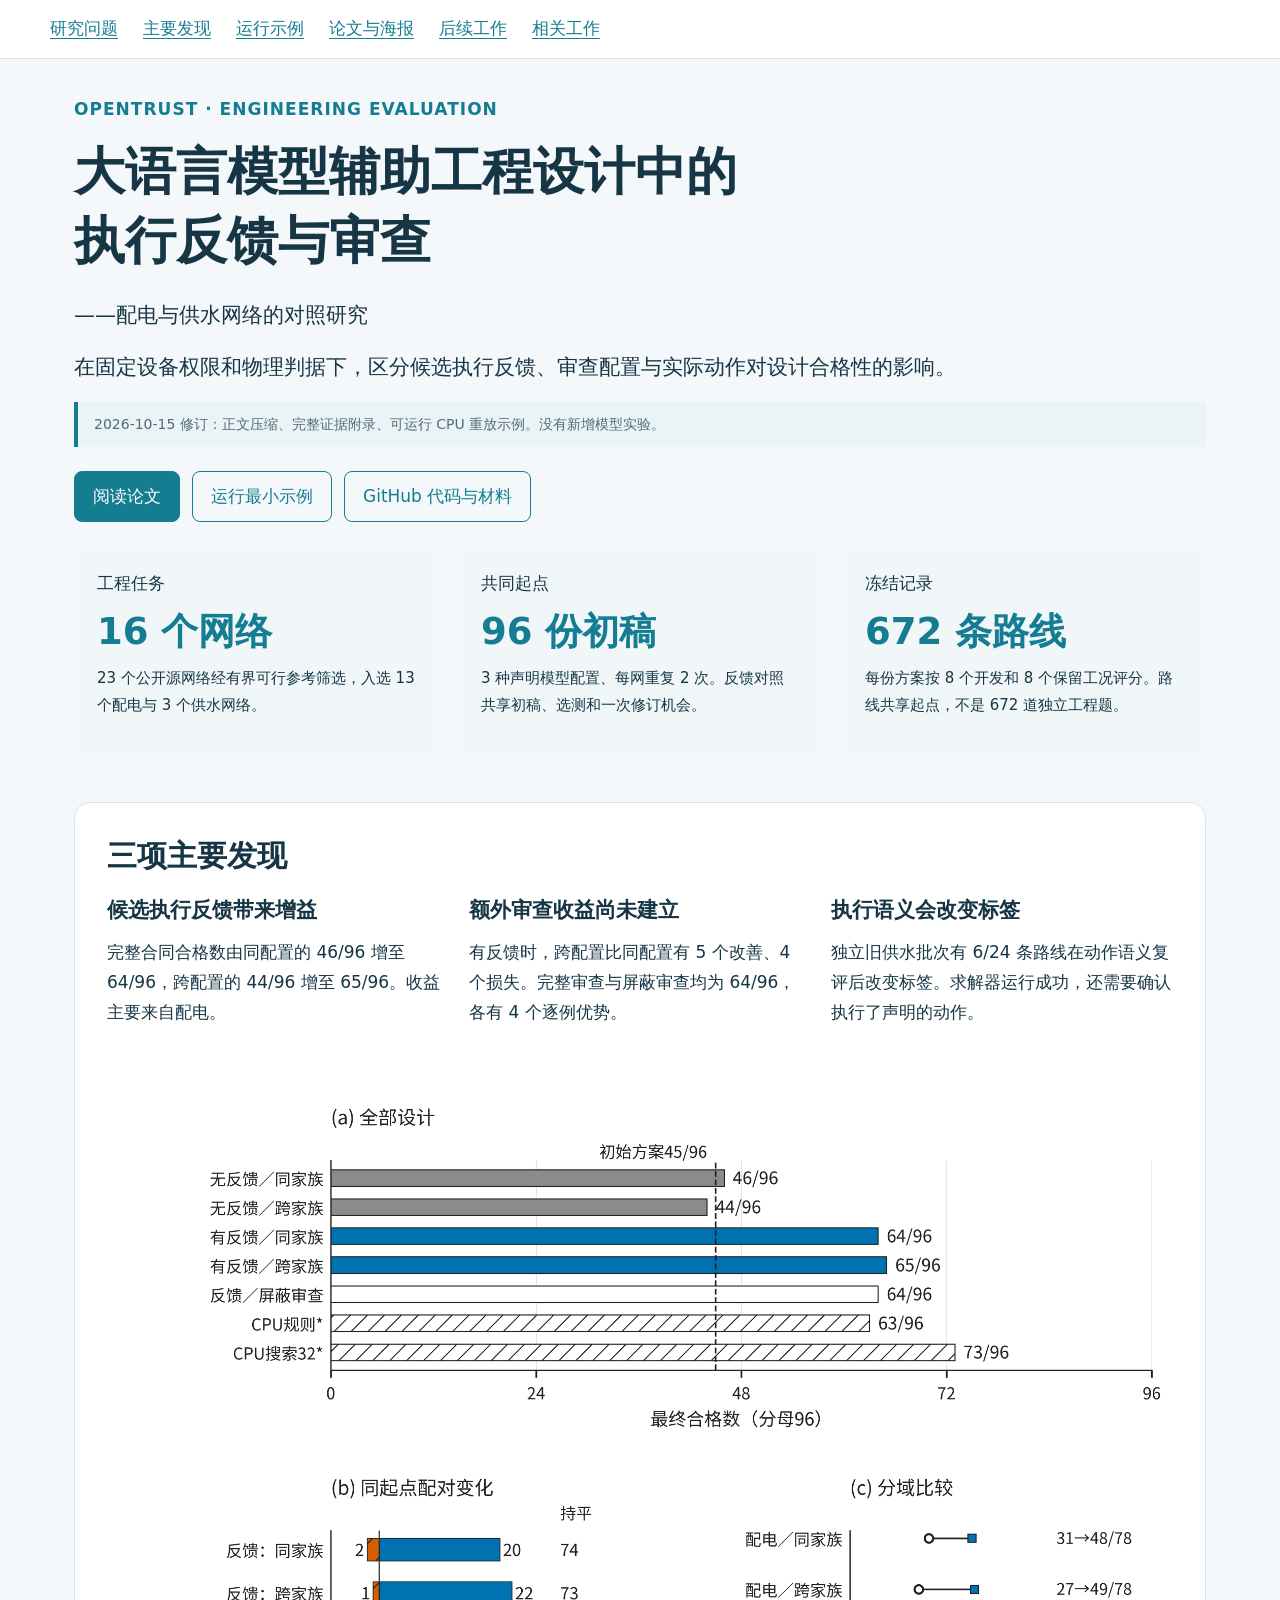
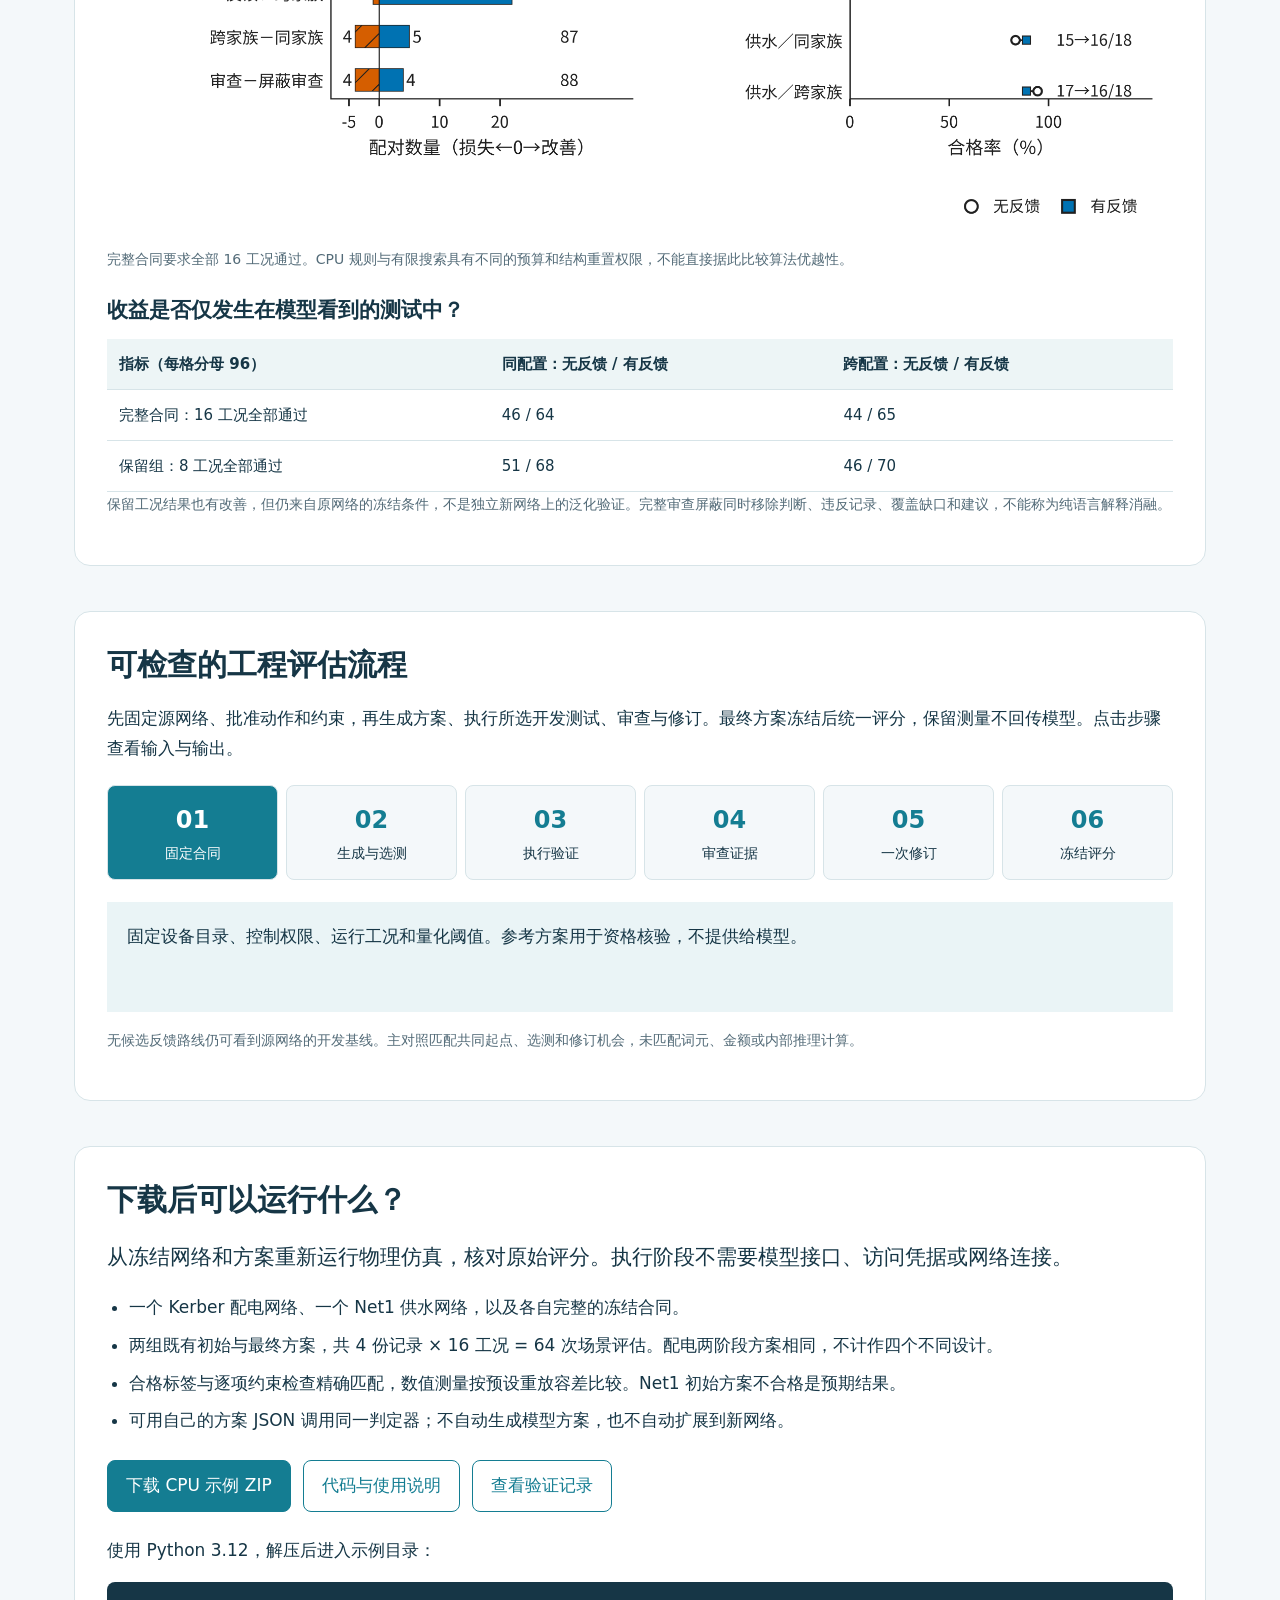
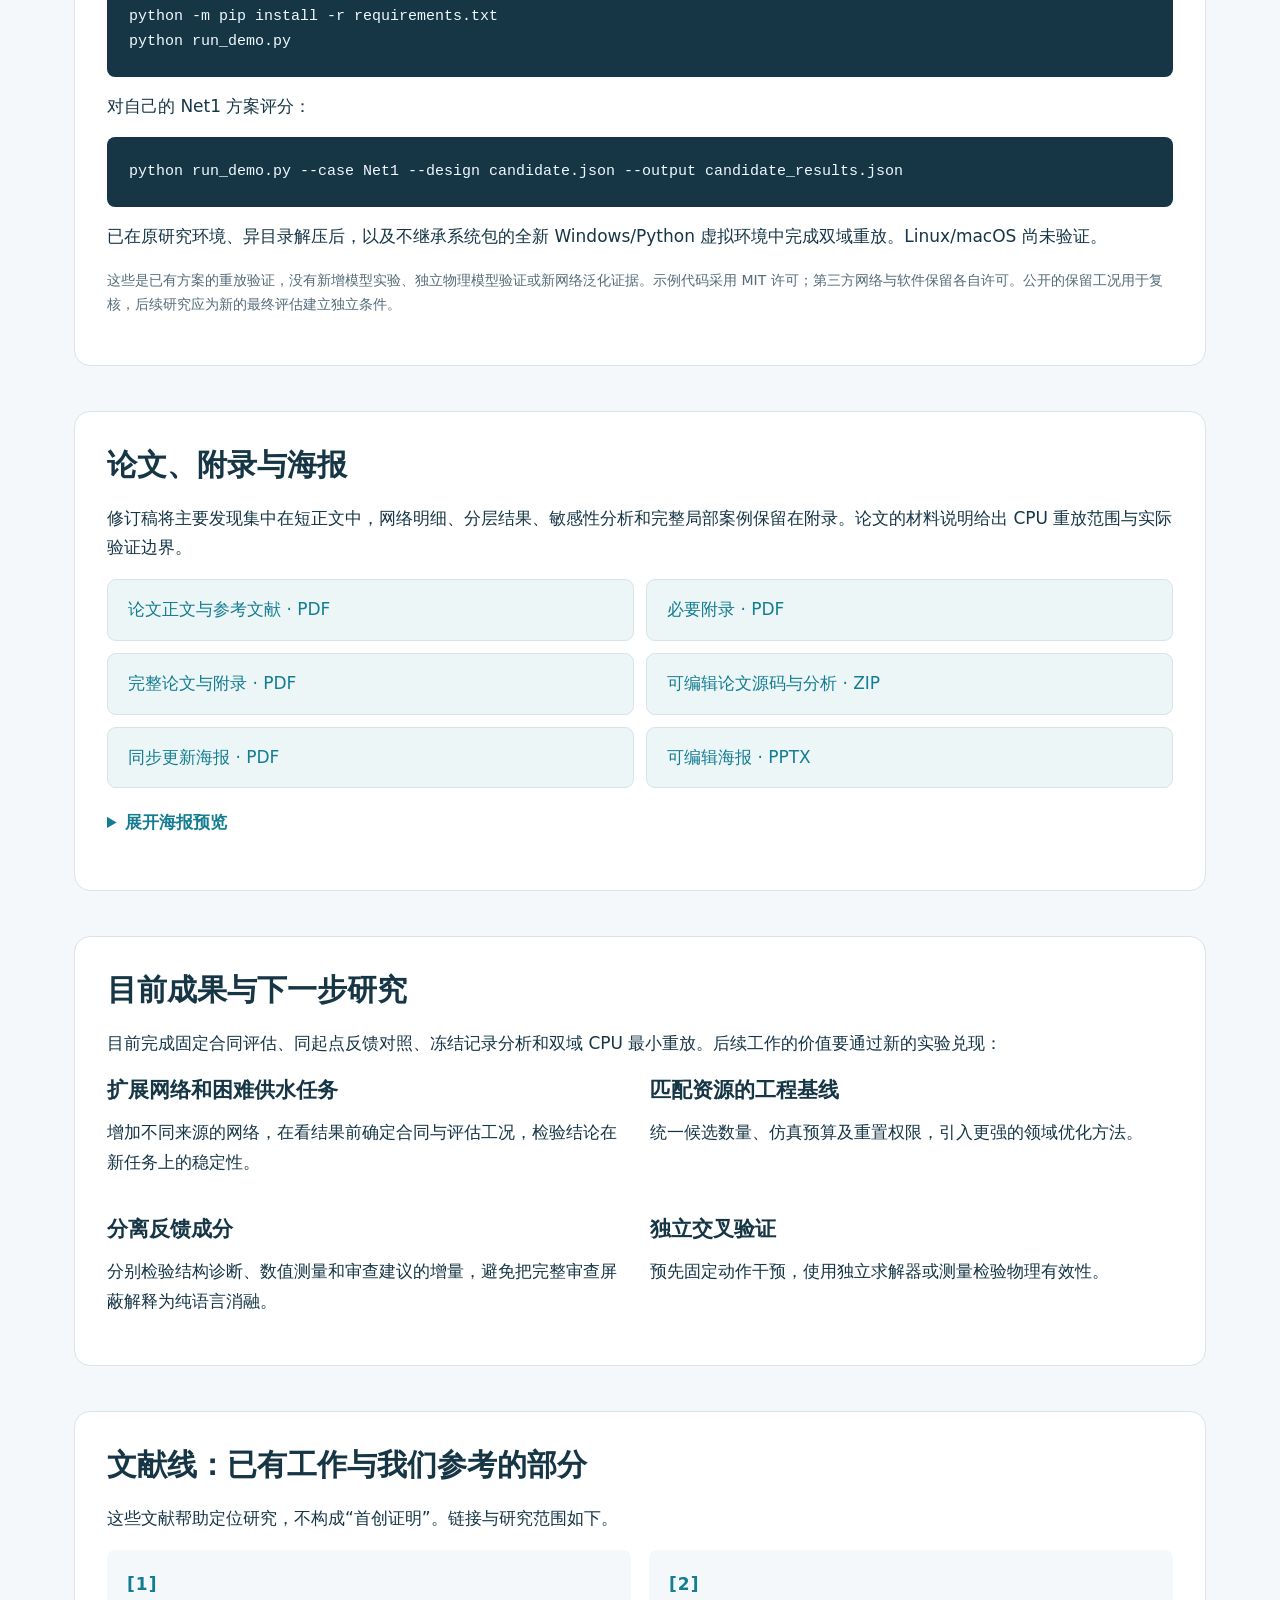
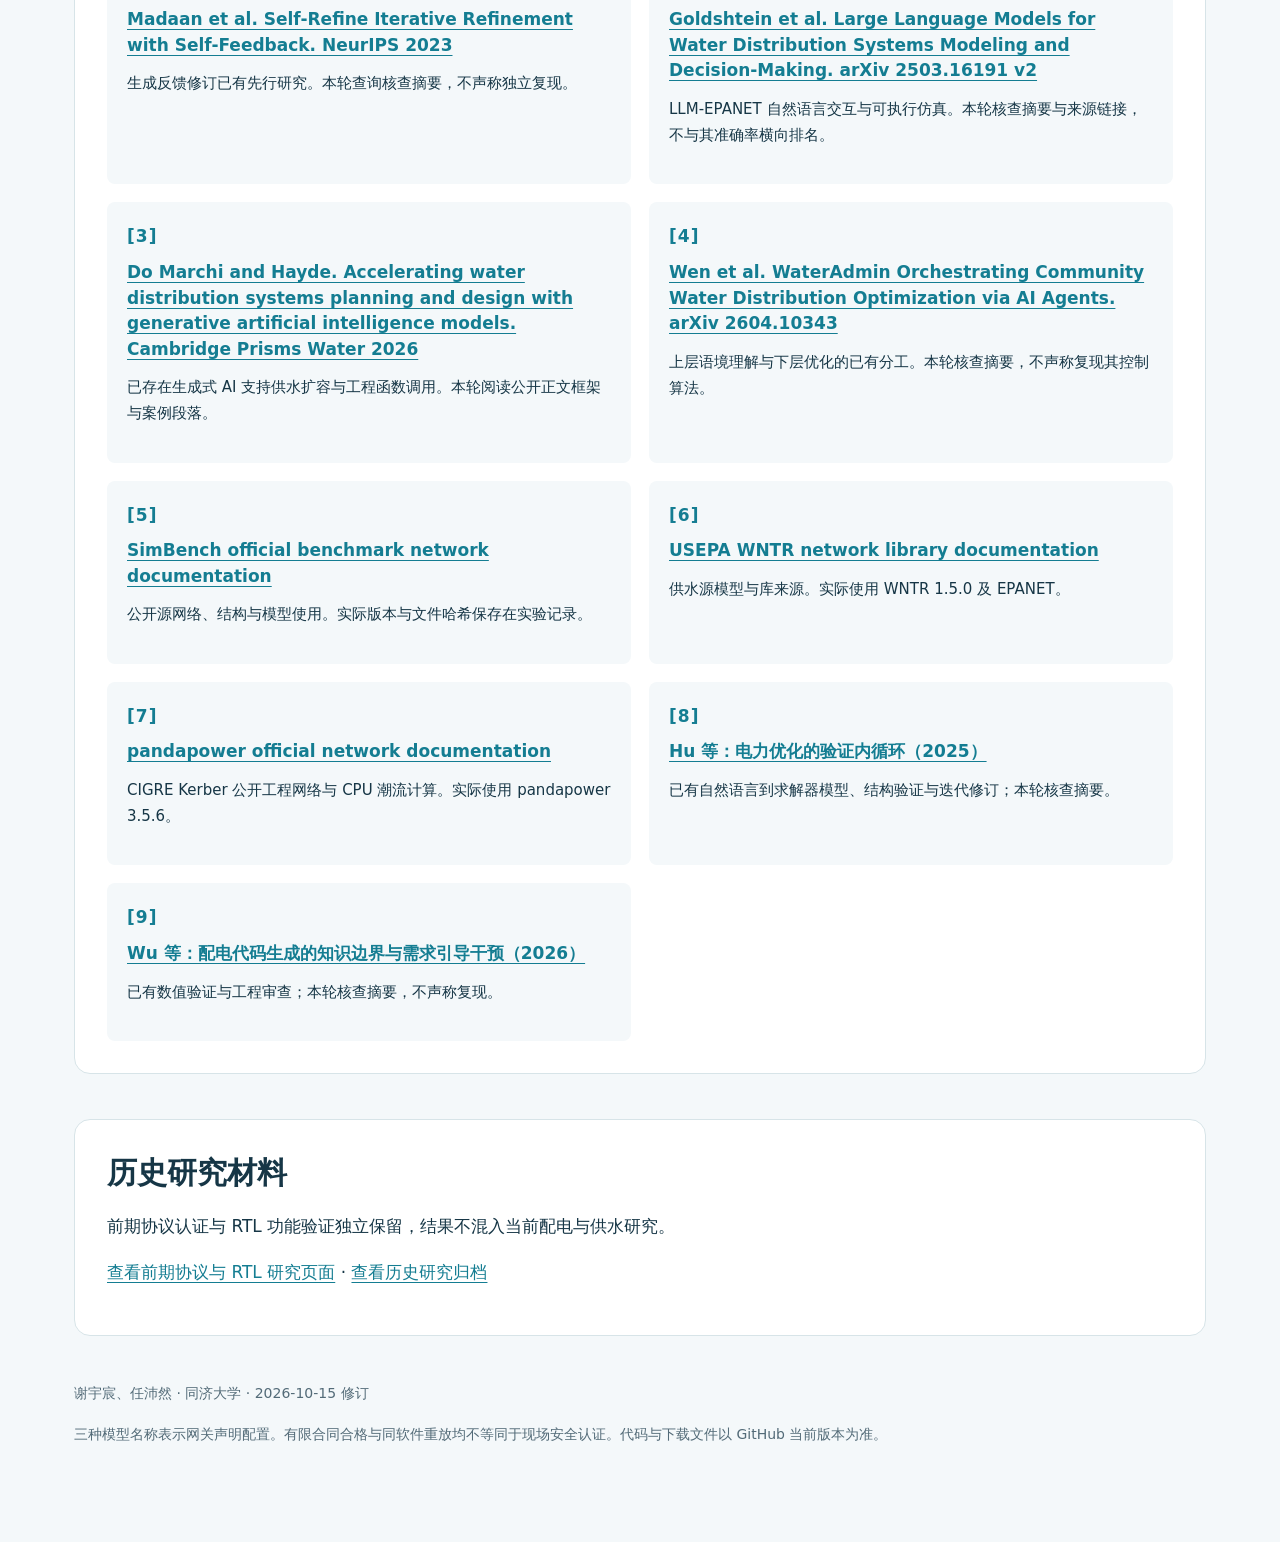
==== commit a78abc57: "Retitle engineering study to highlight large language models" ====
--- a/docs/index.html
+++ b/docs/index.html
@@ -1,10 +1,10 @@
-<!doctype html><html lang="zh-CN"><head><meta charset="utf-8"><meta name="viewport" content="width=device-width, initial-scale=1"><title>OpenTrust｜工程设计中可执行反馈的作用与边界</title><meta name="description" content="配电与供水设备控制设计的同起点评估，含中文论文、海报、冻结评分与无需模型调用的CPU重放示例。"><style>
+<!doctype html><html lang="zh-CN"><head><meta charset="utf-8"><meta name="viewport" content="width=device-width, initial-scale=1"><title>大语言模型辅助工程设计中的执行反馈与审查——配电与供水网络的对照研究</title><meta name="description" content="大语言模型辅助配电与供水设备控制设计的同起点评估，含中文论文、海报、冻结评分与无需模型调用的CPU重放示例。"><style>
 :root{--ink:#163646;--muted:#536b78;--teal:#147d92;--line:#d7e4e8;--paper:#fff;--bg:#f4f8fa}*{box-sizing:border-box}body{margin:0;background:var(--bg);color:var(--ink);font:17px/1.75 "Microsoft YaHei",system-ui,sans-serif}a{color:var(--teal);text-underline-offset:4px}nav{position:sticky;top:0;background:#fffffff2;border-bottom:1px solid var(--line);z-index:2;display:flex;gap:25px;padding:14px max(24px,calc((100vw - 1180px)/2));overflow:auto;white-space:nowrap}main{max-width:1180px;margin:auto;padding:36px 24px 80px}h1{font-size:clamp(30px,4vw,54px);line-height:1.35;max-width:930px;margin:12px 0 22px}h2{font-size:30px;line-height:1.4;margin:0 0 18px}h3{font-size:21px;line-height:1.5;margin:0 0 12px}p{margin:0 0 16px}section{scroll-margin-top:90px;margin:45px 0;background:white;padding:32px;border:1px solid var(--line);border-radius:16px}.eyebrow,.tag{color:var(--teal);font-weight:700;letter-spacing:.06em}.lead{font-size:21px;max-width:980px}.status,.note{color:var(--muted);font-size:14px}.status{border-left:4px solid var(--teal);padding:10px 16px;background:#eaf4f6}.grid{display:grid;grid-template-columns:repeat(3,1fr);gap:20px}.two{grid-template-columns:repeat(2,1fr)}.card{padding:23px;border-radius:12px;background:#f1f7f9}.card strong{display:block;font-size:37px;color:var(--teal);line-height:1.25;margin:10px 0}.card p{font-size:15px}.workflow{display:grid;grid-template-columns:repeat(6,1fr);gap:8px;margin:22px 0}.step,.tab{background:#f4f8fa;color:var(--ink);border:1px solid var(--line);border-radius:8px;padding:13px;cursor:pointer;font:inherit;font-size:14px}.step b{display:block;font-size:24px;color:var(--teal)}button[aria-pressed="true"]{background:#147d92;color:#fff}.step[aria-pressed="true"] b{color:white}.step:focus-visible,.tab:focus-visible,a:focus-visible{outline:3px solid #efb94f;outline-offset:3px}.step-detail{padding:20px;background:#eaf4f6;min-height:110px}.tabs{display:flex;gap:10px;margin:20px 0}.chart{width:100%;height:auto;display:block}.chart-panel[hidden]{display:none}.table-wrap{overflow-x:auto}table{width:100%;border-collapse:collapse;font-size:15px}td,th{padding:12px;text-align:left;border-bottom:1px solid var(--line)}th{background:#edf5f6}.literature{display:grid;grid-template-columns:repeat(2,1fr);gap:18px}.literature article{padding:20px;background:#f4f8fa;border-radius:8px}.literature p{font-size:15px}.literature h3{font-size:17px;margin-top:8px}.paper-section{border-top:1px solid var(--line);padding-top:25px;margin-top:28px}.paper-section p{font-size:16px;max-width:1040px}.downloads{display:grid;grid-template-columns:repeat(2,1fr);gap:12px}.download{padding:15px 20px;background:#edf6f7;border:1px solid var(--line);border-radius:9px;text-decoration:none}.poster{width:100%;max-width:540px;border:1px solid var(--line)}footer{color:var(--muted);font-size:14px}@media(max-width:800px){main{padding:24px 16px}section{padding:22px;margin:28px 0}.grid,.two,.literature,.downloads{grid-template-columns:1fr}.workflow{grid-template-columns:repeat(3,1fr)}body{font-size:16px}.lead{font-size:19px}}
 
 .hero-links{display:flex;gap:12px;flex-wrap:wrap;margin:24px 0}.hero-links a{padding:10px 18px;border:1px solid var(--teal);border-radius:8px;text-decoration:none}.hero-links a:first-child{background:var(--teal);color:white}.figure{margin:24px 0}.figure img{width:100%;height:auto;background:white}.figure figcaption{font-size:14px;color:var(--muted)}pre{background:#163646;color:#eff9ff;padding:22px;overflow:auto;border-radius:8px;font:15px/1.7 Consolas,monospace}.release-meta{font-size:14px;color:var(--muted)}.reuse-list{padding-left:22px}.reuse-list li{margin:8px 0}details{margin:20px 0}summary{cursor:pointer;color:var(--teal);font-weight:700}.poster{max-width:620px}.inline-code{font-family:Consolas,monospace} @media(max-width:800px){nav{gap:18px}.hero-links a{flex-grow:1;text-align:center}}
 </style></head><body>
 <nav aria-label="内容导航"><a href="#core">研究问题</a><a href="#results">主要发现</a><a href="#reuse">运行示例</a><a href="#paper">论文与海报</a><a href="#future">后续工作</a><a href="#literature">相关工作</a></nav>
-<main><header id="core"><span class="eyebrow">OPENTRUST · ENGINEERING EVALUATION</span><h1>工程设计中可执行反馈的<br>作用与边界</h1><p class="lead">在固定设备权限和物理判据下，区分候选执行反馈、审查配置与实际动作对设计合格性的影响。</p><p class="status">2026-10-15 修订：正文压缩、完整证据附录、可运行 CPU 重放示例。没有新增模型实验。</p><div class="hero-links"><a href="materials/ai4e-paper.pdf">阅读论文</a><a href="#reuse">运行最小示例</a><a href="https://github.com/Sumimi24/opentrust-research">GitHub 代码与材料</a></div></header>
+<main><header id="core"><span class="eyebrow">OPENTRUST · ENGINEERING EVALUATION</span><h1>大语言模型辅助工程设计中的<br>执行反馈与审查</h1><p class="lead">——配电与供水网络的对照研究</p><p class="lead">在固定设备权限和物理判据下，区分候选执行反馈、审查配置与实际动作对设计合格性的影响。</p><p class="status">2026-10-15 修订：正文压缩、完整证据附录、可运行 CPU 重放示例。没有新增模型实验。</p><div class="hero-links"><a href="materials/ai4e-paper.pdf">阅读论文</a><a href="#reuse">运行最小示例</a><a href="https://github.com/Sumimi24/opentrust-research">GitHub 代码与材料</a></div></header>
 <div class="grid"><div class="card"><span>工程任务</span><strong>16 个网络</strong><p>23 个公开源网络经有界可行参考筛选，入选 13 个配电与 3 个供水网络。</p></div><div class="card"><span>共同起点</span><strong>96 份初稿</strong><p>3 种声明模型配置、每网重复 2 次。反馈对照共享初稿、选测和一次修订机会。</p></div><div class="card"><span>冻结记录</span><strong>672 条路线</strong><p>每份方案按 8 个开发和 8 个保留工况评分。路线共享起点，不是 672 道独立工程题。</p></div></div>
 <section id="results"><h2>三项主要发现</h2><div class="grid"><article><h3>候选执行反馈带来增益</h3><p>完整合同合格数由同配置的 46/96 增至 64/96，跨配置的 44/96 增至 65/96。收益主要来自配电。</p></article><article><h3>额外审查收益尚未建立</h3><p>有反馈时，跨配置比同配置有 5 个改善、4 个损失。完整审查与屏蔽审查均为 64/96，各有 4 个逐例优势。</p></article><article><h3>执行语义会改变标签</h3><p>独立旧供水批次有 6/24 条路线在动作语义复评后改变标签。求解器运行成功，还需要确认执行了声明的动作。</p></article></div>
 <figure class="figure"><img src="materials/main-results.png" alt="最终合格数、逐例配对变化与配电供水分域结果"><figcaption>完整合同要求全部 16 工况通过。CPU 规则与有限搜索具有不同的预算和结构重置权限，不能直接据此比较算法优越性。</figcaption></figure>
@@ -14,7 +14,7 @@
 <div class="hero-links"><a href="materials/engineering-replay.zip">下载 CPU 示例 ZIP</a><a href="https://github.com/Sumimi24/opentrust-research/tree/main/examples/engineering-replay">代码与使用说明</a><a href="materials/replay-validation.json">查看验证记录</a></div>
 <p>使用 Python 3.12，解压后进入示例目录：</p><pre>python -m pip install -r requirements.txt
 python run_demo.py</pre><p>对自己的 Net1 方案评分：</p><pre>python run_demo.py --case Net1 --design candidate.json --output candidate_results.json</pre><p>已在原研究环境、异目录解压后，以及不继承系统包的全新 Windows/Python 虚拟环境中完成双域重放。Linux/macOS 尚未验证。</p><p class="note">这些是已有方案的重放验证，没有新增模型实验、独立物理模型验证或新网络泛化证据。示例代码采用 MIT 许可；第三方网络与软件保留各自许可。公开的保留工况用于复核，后续研究应为新的最终评估建立独立条件。</p></section>
-<section id="paper"><h2>论文、附录与海报</h2><p>修订稿将主要发现集中在短正文中，网络明细、分层结果、敏感性分析和完整局部案例保留在附录。论文的材料说明给出 CPU 重放范围与实际验证边界。</p><div class="downloads"><a class="download" href="materials/ai4e-paper.pdf">论文正文与参考文献 · PDF</a><a class="download" href="materials/ai4e-supplement.pdf">必要附录 · PDF</a><a class="download" href="materials/ai4e-paper-with-appendix.pdf">完整论文与附录 · PDF</a><a class="download" href="materials/ai4e-source.zip">可编辑论文源码与分析 · ZIP</a><a class="download" href="materials/ai4e-poster.pdf">同步更新海报 · PDF</a><a class="download" href="materials/ai4e-poster.pptx">可编辑海报 · PPTX</a></div><details><summary>展开海报预览</summary><img class="poster" src="materials/ai4e-poster.png" alt="OpenTrust 中文海报，含研究贡献、主要结果、最小复用示例和后续研究" loading="lazy"></details></section>
+<section id="paper"><h2>论文、附录与海报</h2><p>修订稿将主要发现集中在短正文中，网络明细、分层结果、敏感性分析和完整局部案例保留在附录。论文的材料说明给出 CPU 重放范围与实际验证边界。</p><div class="downloads"><a class="download" href="materials/ai4e-paper.pdf">论文正文与参考文献 · PDF</a><a class="download" href="materials/ai4e-supplement.pdf">必要附录 · PDF</a><a class="download" href="materials/ai4e-paper-with-appendix.pdf">完整论文与附录 · PDF</a><a class="download" href="materials/ai4e-source.zip">可编辑论文源码与分析 · ZIP</a><a class="download" href="materials/ai4e-poster.pdf">同步更新海报 · PDF</a><a class="download" href="materials/ai4e-poster.pptx">可编辑海报 · PPTX</a></div><details><summary>展开海报预览</summary><img class="poster" src="materials/ai4e-poster.png" alt="大语言模型辅助工程设计中的执行反馈与审查中文海报，含研究贡献、主要结果、最小复用示例和后续研究" loading="lazy"></details></section>
 <section id="future"><h2>目前成果与下一步研究</h2><p>目前完成固定合同评估、同起点反馈对照、冻结记录分析和双域 CPU 最小重放。后续工作的价值要通过新的实验兑现：</p><div class="grid two"><article><h3>扩展网络和困难供水任务</h3><p>增加不同来源的网络，在看结果前确定合同与评估工况，检验结论在新任务上的稳定性。</p></article><article><h3>匹配资源的工程基线</h3><p>统一候选数量、仿真预算及重置权限，引入更强的领域优化方法。</p></article><article><h3>分离反馈成分</h3><p>分别检验结构诊断、数值测量和审查建议的增量，避免把完整审查屏蔽解释为纯语言消融。</p></article><article><h3>独立交叉验证</h3><p>预先固定动作干预，使用独立求解器或测量检验物理有效性。</p></article></div></section>
 <section id="literature"><h2>文献线：已有工作与我们参考的部分</h2><p>这些文献帮助定位研究，不构成“首创证明”。链接与研究范围如下。</p><div class="literature"><article><span class="tag">[1]</span><h3><a href="https://arxiv.org/abs/2303.17651" target="_blank" rel="noopener">Madaan et al. Self-Refine Iterative Refinement with Self-Feedback. NeurIPS 2023</a></h3><p>生成反馈修订已有先行研究。本轮查询核查摘要，不声称独立复现。</p></article><article><span class="tag">[2]</span><h3><a href="https://arxiv.org/abs/2503.16191v2" target="_blank" rel="noopener">Goldshtein et al. Large Language Models for Water Distribution Systems Modeling and Decision-Making. arXiv 2503.16191 v2</a></h3><p>LLM-EPANET 自然语言交互与可执行仿真。本轮核查摘要与来源链接，不与其准确率横向排名。</p></article><article><span class="tag">[3]</span><h3><a href="https://doi.org/10.1017/wat.2025.10012" target="_blank" rel="noopener">Do Marchi and Hayde. Accelerating water distribution systems planning and design with generative artificial intelligence models. Cambridge Prisms Water 2026</a></h3><p>已存在生成式 AI 支持供水扩容与工程函数调用。本轮阅读公开正文框架与案例段落。</p></article><article><span class="tag">[4]</span><h3><a href="https://arxiv.org/abs/2604.10343" target="_blank" rel="noopener">Wen et al. WaterAdmin Orchestrating Community Water Distribution Optimization via AI Agents. arXiv 2604.10343</a></h3><p>上层语境理解与下层优化的已有分工。本轮核查摘要，不声称复现其控制算法。</p></article><article><span class="tag">[5]</span><h3><a href="https://simbench.readthedocs.io/en/stable/networks.html" target="_blank" rel="noopener">SimBench official benchmark network documentation</a></h3><p>公开源网络、结构与模型使用。实际版本与文件哈希保存在实验记录。</p></article><article><span class="tag">[6]</span><h3><a href="https://usepa.github.io/WNTR/libraries.html" target="_blank" rel="noopener">USEPA WNTR network library documentation</a></h3><p>供水源模型与库来源。实际使用 WNTR 1.5.0 及 EPANET。</p></article><article><span class="tag">[7]</span><h3><a href="https://pandapower.readthedocs.io/en/latest/networks.html" target="_blank" rel="noopener">pandapower official network documentation</a></h3><p>CIGRE Kerber 公开工程网络与 CPU 潮流计算。实际使用 pandapower 3.5.6。</p></article><article><span class="tag">[8]</span><h3><a href="https://arxiv.org/abs/2508.08147" target="_blank" rel="noopener">Hu 等：电力优化的验证内循环（2025）</a></h3><p>已有自然语言到求解器模型、结构验证与迭代修订；本轮核查摘要。</p></article><article><span class="tag">[9]</span><h3><a href="https://arxiv.org/abs/2605.31478" target="_blank" rel="noopener">Wu 等：配电代码生成的知识边界与需求引导干预（2026）</a></h3><p>已有数值验证与工程审查；本轮核查摘要，不声称复现。</p></article></div></section>
 <section id="history"><h2>历史研究材料</h2><p>前期协议认证与 RTL 功能验证独立保留，结果不混入当前配电与供水研究。</p><p><a href="https://sumimi24.github.io/opentrust-research/historical-protocol-rtl.html">查看前期协议与 RTL 研究页面</a> · <a href="https://github.com/Sumimi24/opentrust-research/tree/main/research">查看历史研究归档</a></p></section>
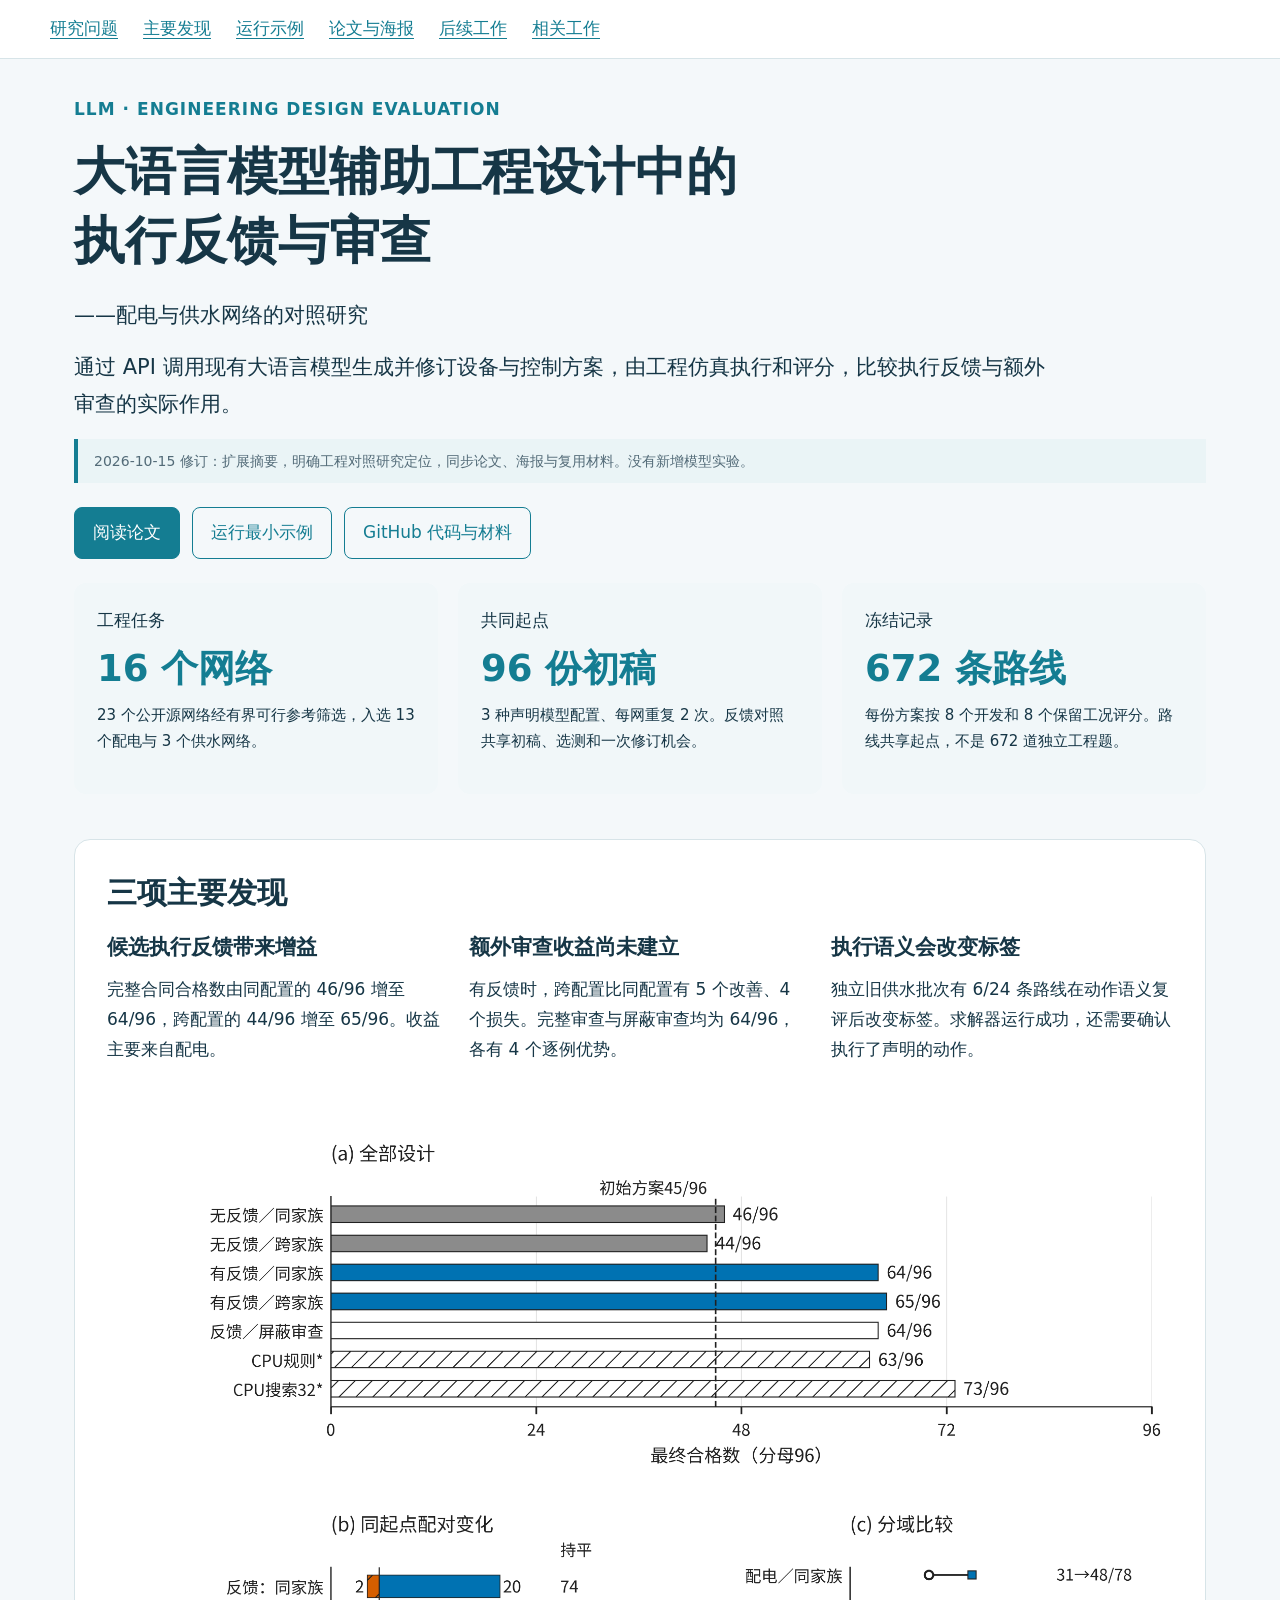
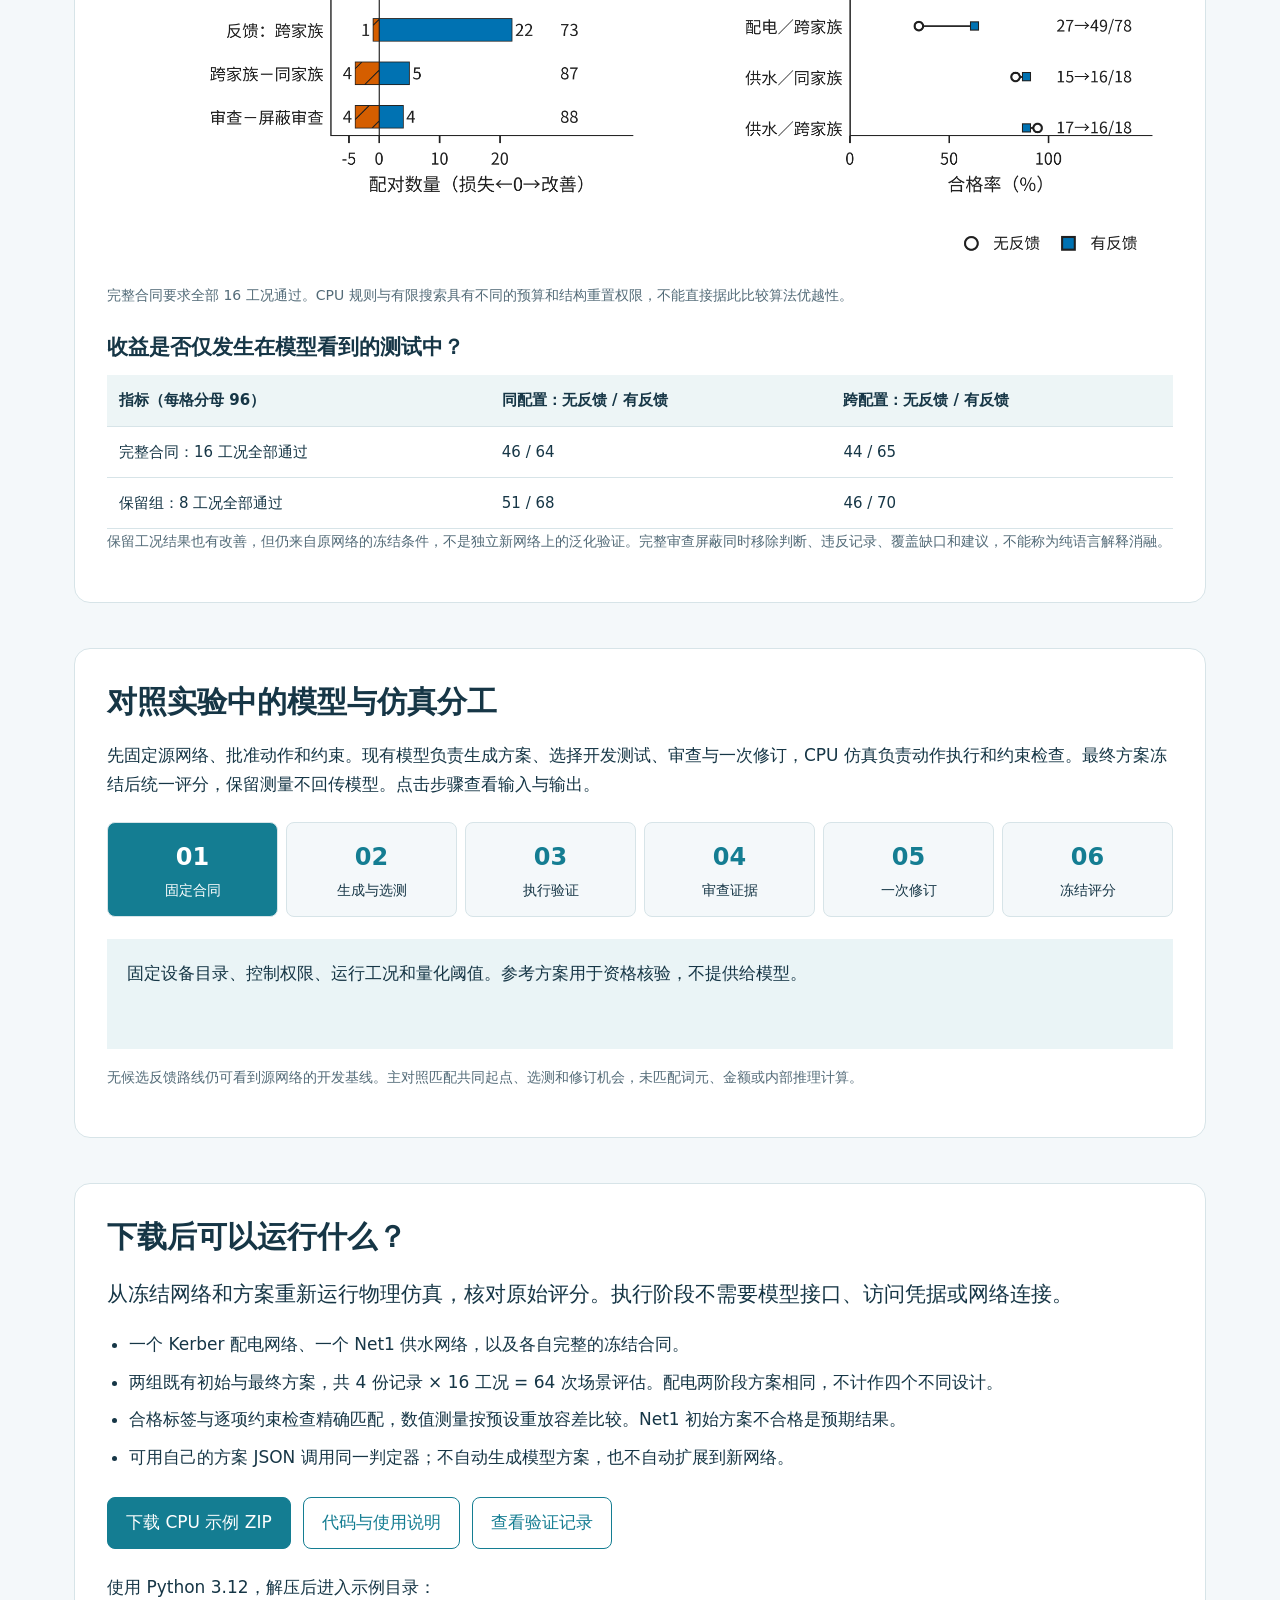
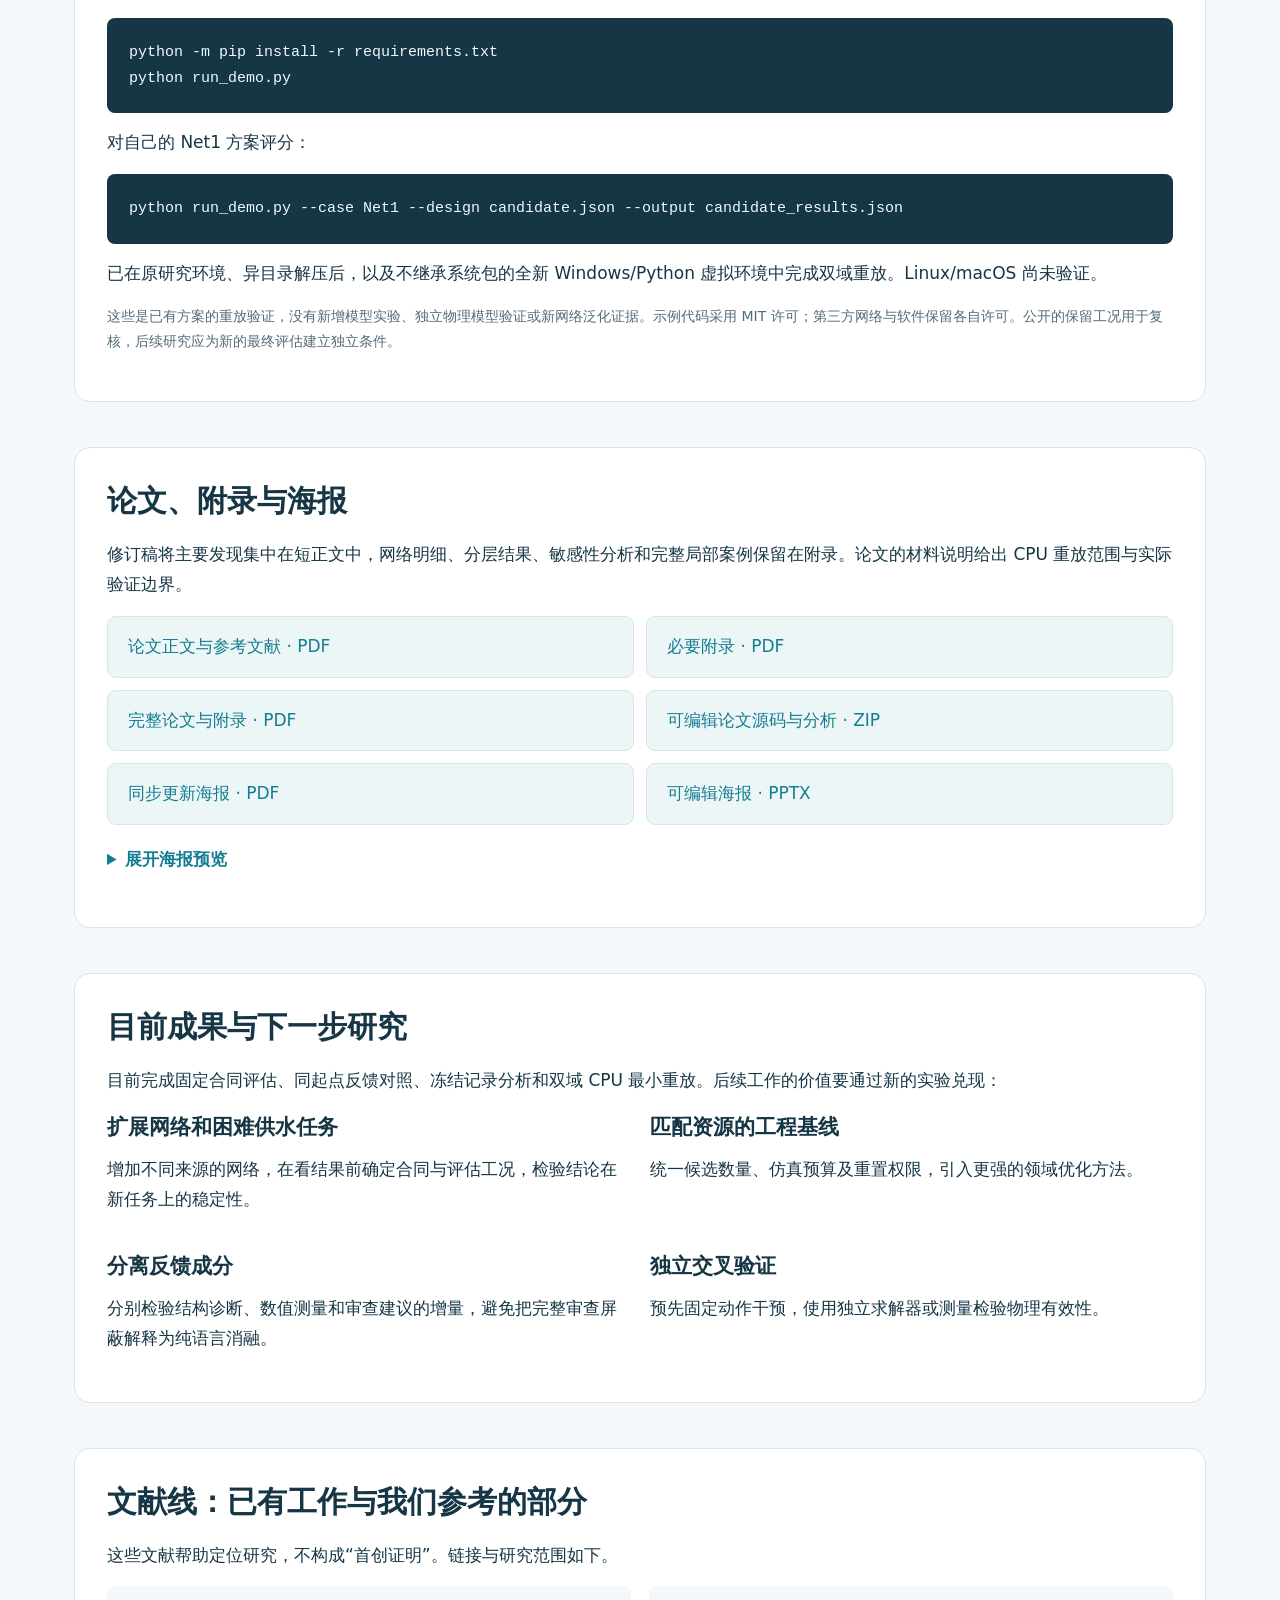
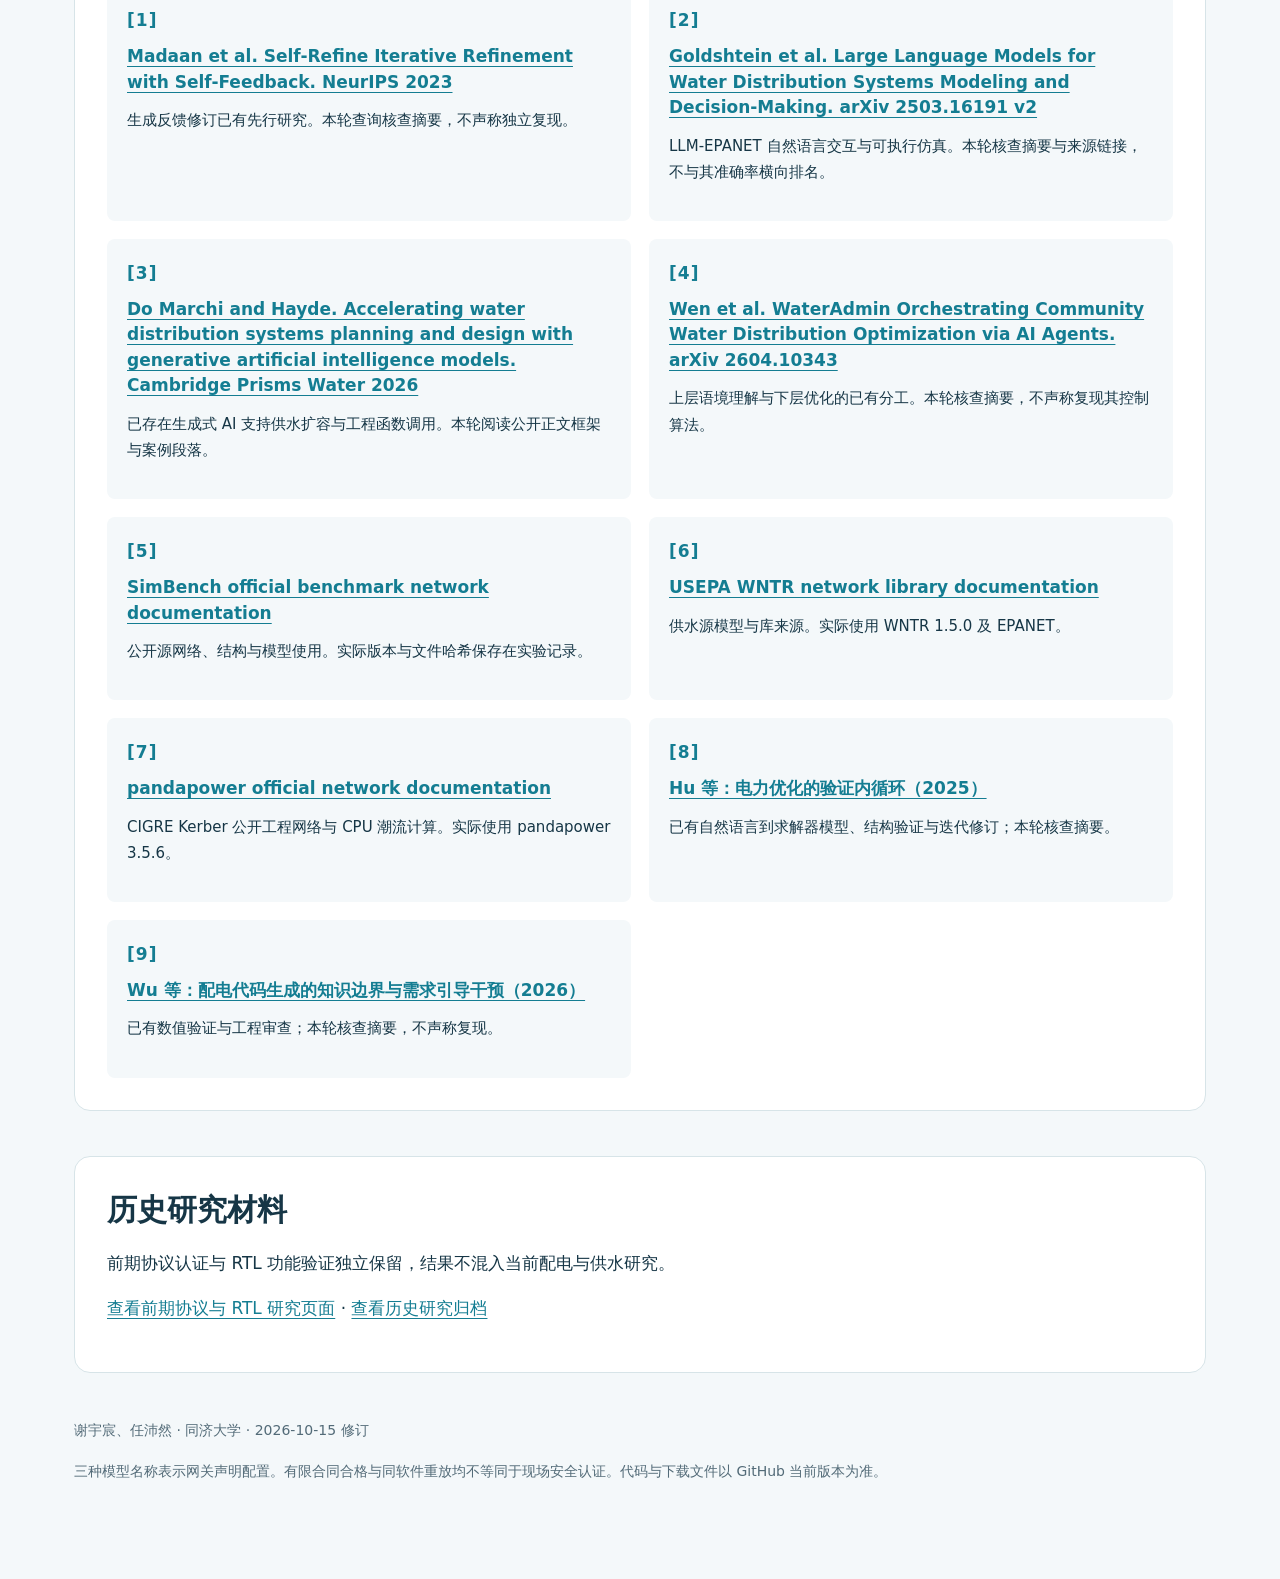
==== commit 280cdd2c: "Clarify LLM engineering study framing and expand abstract" ====
--- a/docs/index.html
+++ b/docs/index.html
@@ -4,12 +4,12 @@
 .hero-links{display:flex;gap:12px;flex-wrap:wrap;margin:24px 0}.hero-links a{padding:10px 18px;border:1px solid var(--teal);border-radius:8px;text-decoration:none}.hero-links a:first-child{background:var(--teal);color:white}.figure{margin:24px 0}.figure img{width:100%;height:auto;background:white}.figure figcaption{font-size:14px;color:var(--muted)}pre{background:#163646;color:#eff9ff;padding:22px;overflow:auto;border-radius:8px;font:15px/1.7 Consolas,monospace}.release-meta{font-size:14px;color:var(--muted)}.reuse-list{padding-left:22px}.reuse-list li{margin:8px 0}details{margin:20px 0}summary{cursor:pointer;color:var(--teal);font-weight:700}.poster{max-width:620px}.inline-code{font-family:Consolas,monospace} @media(max-width:800px){nav{gap:18px}.hero-links a{flex-grow:1;text-align:center}}
 </style></head><body>
 <nav aria-label="内容导航"><a href="#core">研究问题</a><a href="#results">主要发现</a><a href="#reuse">运行示例</a><a href="#paper">论文与海报</a><a href="#future">后续工作</a><a href="#literature">相关工作</a></nav>
-<main><header id="core"><span class="eyebrow">OPENTRUST · ENGINEERING EVALUATION</span><h1>大语言模型辅助工程设计中的<br>执行反馈与审查</h1><p class="lead">——配电与供水网络的对照研究</p><p class="lead">在固定设备权限和物理判据下，区分候选执行反馈、审查配置与实际动作对设计合格性的影响。</p><p class="status">2026-10-15 修订：正文压缩、完整证据附录、可运行 CPU 重放示例。没有新增模型实验。</p><div class="hero-links"><a href="materials/ai4e-paper.pdf">阅读论文</a><a href="#reuse">运行最小示例</a><a href="https://github.com/Sumimi24/opentrust-research">GitHub 代码与材料</a></div></header>
+<main><header id="core"><span class="eyebrow">LLM · ENGINEERING DESIGN EVALUATION</span><h1>大语言模型辅助工程设计中的<br>执行反馈与审查</h1><p class="lead">——配电与供水网络的对照研究</p><p class="lead">通过 API 调用现有大语言模型生成并修订设备与控制方案，由工程仿真执行和评分，比较执行反馈与额外审查的实际作用。</p><p class="status">2026-10-15 修订：扩展摘要，明确工程对照研究定位，同步论文、海报与复用材料。没有新增模型实验。</p><div class="hero-links"><a href="materials/ai4e-paper.pdf">阅读论文</a><a href="#reuse">运行最小示例</a><a href="https://github.com/Sumimi24/opentrust-research">GitHub 代码与材料</a></div></header>
 <div class="grid"><div class="card"><span>工程任务</span><strong>16 个网络</strong><p>23 个公开源网络经有界可行参考筛选，入选 13 个配电与 3 个供水网络。</p></div><div class="card"><span>共同起点</span><strong>96 份初稿</strong><p>3 种声明模型配置、每网重复 2 次。反馈对照共享初稿、选测和一次修订机会。</p></div><div class="card"><span>冻结记录</span><strong>672 条路线</strong><p>每份方案按 8 个开发和 8 个保留工况评分。路线共享起点，不是 672 道独立工程题。</p></div></div>
 <section id="results"><h2>三项主要发现</h2><div class="grid"><article><h3>候选执行反馈带来增益</h3><p>完整合同合格数由同配置的 46/96 增至 64/96，跨配置的 44/96 增至 65/96。收益主要来自配电。</p></article><article><h3>额外审查收益尚未建立</h3><p>有反馈时，跨配置比同配置有 5 个改善、4 个损失。完整审查与屏蔽审查均为 64/96，各有 4 个逐例优势。</p></article><article><h3>执行语义会改变标签</h3><p>独立旧供水批次有 6/24 条路线在动作语义复评后改变标签。求解器运行成功，还需要确认执行了声明的动作。</p></article></div>
 <figure class="figure"><img src="materials/main-results.png" alt="最终合格数、逐例配对变化与配电供水分域结果"><figcaption>完整合同要求全部 16 工况通过。CPU 规则与有限搜索具有不同的预算和结构重置权限，不能直接据此比较算法优越性。</figcaption></figure>
 <h3>收益是否仅发生在模型看到的测试中？</h3><div class="table-wrap"><table><thead><tr><th>指标（每格分母 96）</th><th>同配置：无反馈 / 有反馈</th><th>跨配置：无反馈 / 有反馈</th></tr></thead><tbody><tr><td>完整合同：16 工况全部通过</td><td>46 / 64</td><td>44 / 65</td></tr><tr><td>保留组：8 工况全部通过</td><td>51 / 68</td><td>46 / 70</td></tr></tbody></table></div><p class="note">保留工况结果也有改善，但仍来自原网络的冻结条件，不是独立新网络上的泛化验证。完整审查屏蔽同时移除判断、违反记录、覆盖缺口和建议，不能称为纯语言解释消融。</p></section>
-<section id="workflow"><h2>可检查的工程评估流程</h2><p>先固定源网络、批准动作和约束，再生成方案、执行所选开发测试、审查与修订。最终方案冻结后统一评分，保留测量不回传模型。点击步骤查看输入与输出。</p><div class="workflow"><button class="step" data-step="0" aria-pressed="true"><b>01</b>固定合同</button><button class="step" data-step="1" aria-pressed="false"><b>02</b>生成与选测</button><button class="step" data-step="2" aria-pressed="false"><b>03</b>执行验证</button><button class="step" data-step="3" aria-pressed="false"><b>04</b>审查证据</button><button class="step" data-step="4" aria-pressed="false"><b>05</b>一次修订</button><button class="step" data-step="5" aria-pressed="false"><b>06</b>冻结评分</button></div><p id="step-detail" class="step-detail" aria-live="polite">固定设备目录、控制权限、运行工况和量化阈值。参考方案用于资格核验，不提供给模型。</p><p class="note">无候选反馈路线仍可看到源网络的开发基线。主对照匹配共同起点、选测和修订机会，未匹配词元、金额或内部推理计算。</p></section>
+<section id="workflow"><h2>对照实验中的模型与仿真分工</h2><p>先固定源网络、批准动作和约束。现有模型负责生成方案、选择开发测试、审查与一次修订，CPU 仿真负责动作执行和约束检查。最终方案冻结后统一评分，保留测量不回传模型。点击步骤查看输入与输出。</p><div class="workflow"><button class="step" data-step="0" aria-pressed="true"><b>01</b>固定合同</button><button class="step" data-step="1" aria-pressed="false"><b>02</b>生成与选测</button><button class="step" data-step="2" aria-pressed="false"><b>03</b>执行验证</button><button class="step" data-step="3" aria-pressed="false"><b>04</b>审查证据</button><button class="step" data-step="4" aria-pressed="false"><b>05</b>一次修订</button><button class="step" data-step="5" aria-pressed="false"><b>06</b>冻结评分</button></div><p id="step-detail" class="step-detail" aria-live="polite">固定设备目录、控制权限、运行工况和量化阈值。参考方案用于资格核验，不提供给模型。</p><p class="note">无候选反馈路线仍可看到源网络的开发基线。主对照匹配共同起点、选测和修订机会，未匹配词元、金额或内部推理计算。</p></section>
 <section id="reuse"><h2>下载后可以运行什么？</h2><p class="lead">从冻结网络和方案重新运行物理仿真，核对原始评分。执行阶段不需要模型接口、访问凭据或网络连接。</p><ul class="reuse-list"><li>一个 Kerber 配电网络、一个 Net1 供水网络，以及各自完整的冻结合同。</li><li>两组既有初始与最终方案，共 4 份记录 × 16 工况 = 64 次场景评估。配电两阶段方案相同，不计作四个不同设计。</li><li>合格标签与逐项约束检查精确匹配，数值测量按预设重放容差比较。Net1 初始方案不合格是预期结果。</li><li>可用自己的方案 JSON 调用同一判定器；不自动生成模型方案，也不自动扩展到新网络。</li></ul>
 <div class="hero-links"><a href="materials/engineering-replay.zip">下载 CPU 示例 ZIP</a><a href="https://github.com/Sumimi24/opentrust-research/tree/main/examples/engineering-replay">代码与使用说明</a><a href="materials/replay-validation.json">查看验证记录</a></div>
 <p>使用 Python 3.12，解压后进入示例目录：</p><pre>python -m pip install -r requirements.txt
